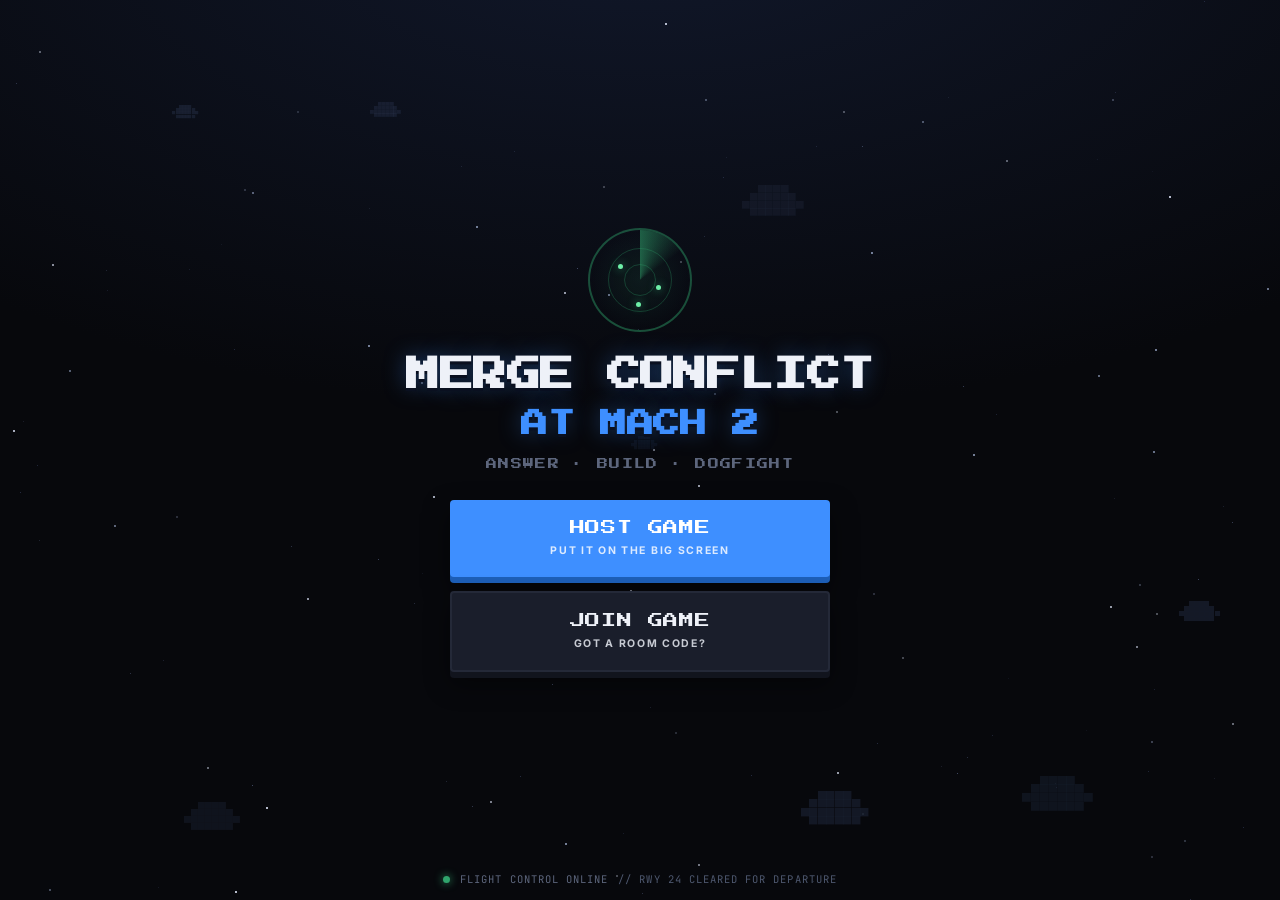
==== static/index.html @ dac90206 "Added render to work w/ domain updaetd UI" ====
<!DOCTYPE html>
<html lang="en">
<head>
<meta charset="utf-8">
<meta name="viewport" content="width=device-width, initial-scale=1, viewport-fit=cover">
<meta name="theme-color" content="#07080c">
<title>MERGE CONFLICT AT MACH 2</title>
<link rel="preconnect" href="https://fonts.googleapis.com">
<link rel="preconnect" href="https://fonts.gstatic.com" crossorigin>
<link href="https://fonts.googleapis.com/css2?family=Press+Start+2P&family=Inter:wght@400;600;700;800;900&family=JetBrains+Mono:wght@500;700&display=swap" rel="stylesheet">
<link rel="stylesheet" href="/static/css/style.css">
</head>
<body class="arcade">

<canvas id="sky"></canvas>

<div class="home">
  <header class="home-head">
    <div class="radar">
      <div class="radar-ring"></div>
      <div class="radar-ring r2"></div>
      <div class="radar-sweep"></div>
      <div class="radar-blip b1"></div>
      <div class="radar-blip b2"></div>
      <div class="radar-blip b3"></div>
    </div>
    <h1 class="title">
      <span class="t1">MERGE CONFLICT</span>
      <span class="t2">AT MACH <span class="blink">2</span></span>
    </h1>
    <div class="subtitle">ANSWER · BUILD · DOGFIGHT</div>
  </header>

  <div class="home-panel" id="panelChoose">
    <button class="arcade-btn big" id="btnHost">
      <span class="ab-top">HOST GAME</span>
      <span class="ab-sub">PUT IT ON THE BIG SCREEN</span>
    </button>
    <button class="arcade-btn big ghost" id="btnJoin">
      <span class="ab-top">JOIN GAME</span>
      <span class="ab-sub">GOT A ROOM CODE?</span>
    </button>
  </div>

  <div class="home-panel" id="panelJoin" style="display:none">
    <div class="code-label">ENTER ROOM CODE</div>
    <input type="text" id="codeInput" class="code-input" maxlength="4"
           autocomplete="off" autocapitalize="characters" spellcheck="false"
           inputmode="text" placeholder="----">
    <div class="code-err" id="codeErr"></div>
    <button class="arcade-btn" id="btnGo">LOCK ON</button>
    <button class="arcade-btn ghost sm" id="btnBack">BACK</button>
  </div>

  <footer class="home-foot">
    <span class="status-light ok"></span> FLIGHT CONTROL ONLINE
    <span class="ticker" id="ticker"></span>
  </footer>
</div>

<script src="/static/js/skyfield.js"></script>
<script>
const $ = id => document.getElementById(id);
startSky(document.getElementById('sky'));

/* scrolling flight-control chatter along the bottom */
const LINES = [
  'RWY 24 CLEARED FOR DEPARTURE',
  'MACH 2.04 — AFTERBURNER NOMINAL',
  'BOGEY BEARING 270 · ANGELS 12',
  'PARTS BAY PRESSURISED',
  'FOX TWO · FOX TWO',
  'TRIM CHECK OK · GEAR UP',
  'WINGMAN SQUAWKING UNKNOWN',
  'MERGE IN 3 · 2 · 1',
];
let ti = 0;
function ticker() {
  $('ticker').textContent = '// ' + LINES[ti % LINES.length];
  ti++;
  setTimeout(ticker, 2600);
}
ticker();

/* ------------------------------------------------- host / join flow */
$('btnHost').onclick = async () => {
  $('btnHost').disabled = true;
  $('btnHost').querySelector('.ab-top').textContent = 'SPINNING UP…';
  try {
    const res = await fetch('/api/room', { method: 'POST' });
    const d = await res.json();
    location.href = '/host?code=' + d.code;
  } catch (e) {
    $('btnHost').disabled = false;
    $('btnHost').querySelector('.ab-top').textContent = 'HOST GAME';
    $('codeErr').textContent = 'COULD NOT REACH FLIGHT CONTROL';
  }
};

$('btnJoin').onclick = () => {
  $('panelChoose').style.display = 'none';
  $('panelJoin').style.display = 'flex';
  $('codeInput').focus();
};
$('btnBack').onclick = () => {
  $('panelJoin').style.display = 'none';
  $('panelChoose').style.display = 'flex';
  $('codeErr').textContent = '';
};

$('codeInput').addEventListener('input', e => {
  e.target.value = e.target.value.toUpperCase().replace(/[^A-Z0-9]/g, '');
  $('codeErr').textContent = '';
});
$('codeInput').addEventListener('keydown', e => {
  if (e.key === 'Enter') $('btnGo').click();
});

$('btnGo').onclick = async () => {
  const code = $('codeInput').value.trim().toUpperCase();
  if (code.length !== 4) {
    $('codeErr').textContent = 'FOUR CHARACTERS';
    return;
  }
  $('btnGo').disabled = true;
  try {
    const res = await fetch('/api/room/' + code);
    if (!res.ok) {
      $('codeErr').textContent = 'NO SUCH ROOM';
      $('btnGo').disabled = false;
      return;
    }
    location.href = '/play?code=' + code;
  } catch (e) {
    $('codeErr').textContent = 'CONNECTION LOST';
    $('btnGo').disabled = false;
  }
};

// arriving from a QR code with the room already chosen
const pre = new URLSearchParams(location.search).get('code');
if (pre) location.replace('/play?code=' + pre.toUpperCase());
</script>
</body>
</html>
---- static/css/style.css ----
/* ===========================================================
   MERGE CONFLICT AT MACH 2 — design system
   =========================================================== */

:root {
  --bg:        #07080c;
  --bg-2:      #0d0f16;
  --surface:   #12151f;
  --surface-2: #1a1e2b;
  --line:      #242938;
  --line-soft: #1b1f2c;

  --text:      #eef1f8;
  --text-dim:  #9aa3b8;
  --text-mute: #5d667d;

  --accent:    #3e8fff;
  --danger:    #e5484d;
  --warn:      #f5a524;
  --good:      #30a46c;
  --violet:    #8e4ec6;

  --radius:    14px;
  --radius-sm: 9px;
  --radius-lg: 22px;

  --shadow:    0 18px 50px rgba(0,0,0,.6);
  --shadow-sm: 0 6px 18px rgba(0,0,0,.45);

  --font: 'Inter', -apple-system, BlinkMacSystemFont, 'Segoe UI', Roboto, sans-serif;
  --mono: 'JetBrains Mono', ui-monospace, 'SF Mono', Menlo, monospace;

  --safe-b: env(safe-area-inset-bottom, 0px);
  --safe-t: env(safe-area-inset-top, 0px);
}

* { box-sizing: border-box; -webkit-tap-highlight-color: transparent; }

html, body {
  margin: 0; padding: 0;
  background: var(--bg);
  color: var(--text);
  font-family: var(--font);
  overscroll-behavior: none;
  -webkit-font-smoothing: antialiased;
}

body {
  min-height: 100dvh;
  touch-action: manipulation;
  user-select: none;
}

/* ---------- type ---------- */
.eyebrow {
  font-size: 10px; letter-spacing: .22em; text-transform: uppercase;
  color: var(--text-mute); font-weight: 650;
}
.mono { font-family: var(--mono); font-variant-numeric: tabular-nums; }

h1,h2,h3 { margin: 0; font-weight: 750; letter-spacing: -.02em; }

/* ---------- primitives ---------- */
.card {
  background: linear-gradient(170deg, var(--surface), var(--bg-2));
  border: 1px solid var(--line);
  border-radius: var(--radius);
  box-shadow: var(--shadow-sm);
}

.btn {
  appearance: none; border: 0; cursor: pointer;
  font-family: var(--font); font-weight: 700; font-size: 15px;
  letter-spacing: .02em;
  padding: 16px 22px; border-radius: var(--radius);
  background: var(--accent); color: #fff;
  transition: transform .12s ease, filter .12s ease, opacity .12s;
  width: 100%;
}
.btn:active { transform: scale(.975); filter: brightness(.9); }
.btn[disabled] { opacity: .35; pointer-events: none; }
.btn.ghost {
  background: transparent; color: var(--text-dim);
  border: 1px solid var(--line);
}
.btn.danger { background: var(--danger); }
.btn.sm { padding: 11px 15px; font-size: 13px; }

input[type=text] {
  width: 100%; padding: 17px 18px;
  background: var(--surface-2); border: 1px solid var(--line);
  border-radius: var(--radius); color: var(--text);
  font-family: var(--font); font-size: 17px; font-weight: 650;
  letter-spacing: .08em; text-transform: uppercase; outline: none;
  transition: border-color .15s;
}
input[type=text]:focus { border-color: var(--accent); }
input::placeholder { color: var(--text-mute); letter-spacing: .04em; }

/* ---------- screen system ---------- */
.screen {
  position: fixed; inset: 0;
  display: none; flex-direction: column;
  padding: calc(22px + var(--safe-t)) 20px calc(30px + var(--safe-b));
  animation: screen-in .34s cubic-bezier(.22,1,.36,1);

  /* taller screens (calibration, diagnostics, voting) must scroll */
  overflow-y: auto;
  -webkit-overflow-scrolling: touch;
  overscroll-behavior: contain;
}
.screen.on { display: flex; }

/* Hide the scrollbar but keep the scrolling. */
.screen::-webkit-scrollbar { width: 0; height: 0; }
.screen { scrollbar-width: none; }

/* The game board is a fixed layout — it should never scroll. */
.screen.game { overflow: hidden; }

/* In a flex column, children shrink to fit by default, so the container never
   overflows and scrolling never engages. Pin their heights instead. */
.screen:not(.game) > * { flex-shrink: 0; }
@keyframes screen-in {
  from { opacity: 0; transform: translateY(14px); }
  to   { opacity: 1; transform: none; }
}

/* ===========================================================
   INCOMING CALL
   =========================================================== */
.call {
  background: radial-gradient(130% 90% at 50% 0%, #161a26 0%, #07080c 62%);
  justify-content: space-between; align-items: center; text-align: center;
  overflow: hidden;   /* the call screen is fixed by design */
}
.call-top { margin-top: 10%; display: flex; flex-direction: column; align-items: center; }
.call-label { font-size: 13px; color: var(--text-mute); letter-spacing: .3em; text-transform: uppercase; }
.call-name { font-size: 29px; font-weight: 800; margin-top: 10px; letter-spacing: -.01em; }
.call-sub { font-size: 14px; color: var(--text-dim); margin-top: 7px; }

.avatar-ring {
  position: relative; margin-top: 36px;
  width: 186px; height: 186px; border-radius: 50%;
  display: grid; place-items: center;
  background: var(--surface-2);
  border: 1px solid var(--line);
}
.avatar-ring::before, .avatar-ring::after {
  content: ''; position: absolute; inset: -1px; border-radius: 50%;
  border: 2px solid var(--accent); opacity: 0;
  animation: ring 2.4s ease-out infinite;
}
.avatar-ring::after { animation-delay: 1.2s; }
@keyframes ring {
  0%   { opacity: .55; transform: scale(1); }
  100% { opacity: 0;   transform: scale(1.45); }
}
.avatar-ring svg { width: 128px; height: 128px; }

.call-actions {
  display: flex; gap: 70px; margin-bottom: 26px;
}
.call-btn {
  width: 76px; height: 76px; border-radius: 50%; border: 0;
  display: grid; place-items: center; cursor: pointer;
  box-shadow: var(--shadow);
}
.call-btn svg { width: 32px; height: 32px; fill: #fff; }
.call-btn.answer { background: var(--good); animation: bob 1.5s ease-in-out infinite; }
.call-btn.decline { background: var(--danger); transform: rotate(135deg); }
@keyframes bob {
  0%,100% { transform: translateY(0); }
  50%     { transform: translateY(-9px); }
}
.call-hint { font-size: 12px; color: var(--text-mute); margin-bottom: 8px; letter-spacing: .1em; }

/* ===========================================================
   ROLE REVEAL
   =========================================================== */
.role {
  justify-content: center; justify-content: safe center;
  text-align: center; gap: 0;
}
.role-badge {
  align-self: center; padding: 7px 15px; border-radius: 100px;
  font-size: 10px; font-weight: 800; letter-spacing: .24em;
  text-transform: uppercase; margin-bottom: 20px;
}
.role-name {
  font-size: 38px; font-weight: 850; letter-spacing: -.03em; line-height: 1;
}
.role-tagline {
  font-size: 15px; color: var(--text-dim); margin-top: 13px; font-style: italic;
}
.role-goal {
  margin-top: 30px; padding: 20px; text-align: left;
  font-size: 14.5px; line-height: 1.62; color: var(--text-dim);
}
.role-goal b { color: var(--text); font-weight: 700; }
.role-knows {
  margin-top: 15px; padding: 15px 18px; text-align: left;
  border-left: 3px solid var(--warn); background: rgba(245,165,36,.07);
  border-radius: 0 var(--radius-sm) var(--radius-sm) 0;
}
.role-knows .k-label { font-size: 10px; letter-spacing: .2em; color: var(--warn); font-weight: 800; }
.role-knows .k-name { font-size: 21px; font-weight: 800; margin-top: 4px; }

/* ===========================================================
   GAME HUD
   =========================================================== */
.game { padding: 0; }

.hud {
  display: flex; align-items: center; gap: 12px;
  padding: calc(11px + var(--safe-t)) 15px 11px;
  border-bottom: 1px solid var(--line-soft);
  background: var(--bg-2);
}
.hud-cell { display: flex; flex-direction: column; gap: 2px; }
.hud-cell .v { font-size: 17px; font-weight: 800; font-family: var(--mono); line-height: 1; }
.hud-cell .k { font-size: 8.5px; letter-spacing: .16em; color: var(--text-mute); font-weight: 700; }
.hud-spacer { flex: 1; }

.power-timer {
  position: relative; width: 38px; height: 38px;
}
.power-timer svg { transform: rotate(-90deg); }
.power-timer .track { stroke: var(--line); }
.power-timer .fill { stroke: var(--accent); transition: stroke-dashoffset .25s linear; }
.power-timer .num {
  position: absolute; inset: 0; display: grid; place-items: center;
  font-size: 12px; font-weight: 800; font-family: var(--mono);
}

/* board */
.board-wrap {
  flex: 1; display: grid; place-items: center; position: relative;
  padding: 12px 0;
}
#board {
  display: block;
  border-radius: 10px;
  background: #090b11;
  box-shadow: 0 0 0 1px var(--line), inset 0 0 70px rgba(0,0,0,.7);
}

.next-chip {
  position: absolute; top: 16px; right: 14px;
  padding: 8px 10px; border-radius: var(--radius-sm);
  background: rgba(18,21,31,.9); border: 1px solid var(--line);
  display: flex; flex-direction: column; align-items: center; gap: 5px;
}
.next-chip .k { font-size: 8px; letter-spacing: .18em; color: var(--text-mute); font-weight: 700; }

/* active power card */
.power-card {
  position: absolute; left: 50%; top: 50%;
  transform: translate(-50%,-50%) scale(.82);
  width: 270px; padding: 24px; text-align: center;
  background: linear-gradient(165deg, var(--surface-2), var(--surface));
  border: 1px solid var(--line); border-radius: var(--radius-lg);
  box-shadow: var(--shadow); opacity: 0; pointer-events: none;
  transition: opacity .28s, transform .28s cubic-bezier(.22,1,.36,1);
  z-index: 40;
}
.power-card.show { opacity: 1; transform: translate(-50%,-50%) scale(1); }
.power-card .pc-kind {
  font-size: 9.5px; letter-spacing: .26em; font-weight: 800; text-transform: uppercase;
}
.power-card .pc-name { font-size: 25px; font-weight: 850; margin: 11px 0 9px; letter-spacing: -.02em; }
.power-card .pc-desc { font-size: 13.5px; color: var(--text-dim); line-height: 1.55; }
.power-card .pc-icon { font-size: 40px; margin-bottom: 6px; }

.power-strip {
  display: flex; align-items: center; gap: 9px;
  padding: 9px 15px; border-top: 1px solid var(--line-soft);
  background: var(--bg-2); min-height: 44px;
}
.power-strip .ps-dot { width: 7px; height: 7px; border-radius: 50%; background: var(--text-mute); }
.power-strip .ps-name { font-size: 12.5px; font-weight: 750; letter-spacing: .04em; }
.power-strip .ps-timer { margin-left: auto; font-family: var(--mono); font-size: 12px; color: var(--text-dim); }

/* ---------- avatar picker ---------- */
.av-grid {
  display: grid; grid-template-columns: repeat(5, 1fr); gap: 8px;
}
.av-cell {
  aspect-ratio: 1; border-radius: var(--radius-sm);
  background: var(--surface); border: 2px solid var(--line);
  display: grid; place-items: center; cursor: pointer; padding: 5px;
  transition: transform .12s, border-color .15s, background .15s;
}
.av-cell svg { width: 100%; height: 100%; display: block; }
.av-cell:active { transform: scale(.93); }
.av-cell.sel { border-color: var(--accent); background: rgba(62,143,255,.12); }
.av-name {
  text-align: center; font-size: 10.5px; letter-spacing: .16em;
  color: var(--text-mute); font-weight: 750; margin-top: 9px;
}

/* ---------- "who dumped on you" counter ---------- */
.dumpers {
  display: flex; gap: 7px; padding: 8px 14px 4px;
  overflow-x: auto; background: var(--bg-2);
  scrollbar-width: none;
}
.dumpers::-webkit-scrollbar { display: none; }
.dumpers:empty { display: none; }
.dmp {
  display: flex; align-items: center; gap: 6px; flex: none;
  padding: 5px 10px 5px 5px; border-radius: 100px;
  background: var(--surface); border: 1px solid var(--line);
  transition: border-color .2s, background .2s;
}
.dmp.hot { border-color: rgba(229,72,77,.6); background: rgba(229,72,77,.11); }
.dmp svg { width: 22px; height: 22px; border-radius: 5px; display: block; }
.dmp .d-n { font-size: 10.5px; font-weight: 750; letter-spacing: .06em; color: var(--text-dim); }
.dmp .d-c {
  font-family: var(--mono); font-size: 14px; font-weight: 800; color: var(--text);
  min-width: 11px; text-align: center;
}
.dmp.hot .d-c { color: #ff9ea1; }

/* ---------- intermission tally ---------- */
.tally {
  width: 100%; max-width: 340px; margin-top: 20px;
  display: flex; flex-direction: column; gap: 7px;
}
.tally-row {
  display: flex; align-items: center; gap: 11px;
  padding: 11px 15px; border-radius: var(--radius-sm);
  background: var(--surface); border: 1px solid var(--line);
  animation: screen-in .3s ease both;
}
.tally-row svg { width: 28px; height: 28px; border-radius: 6px; flex: none; }
.tally-row .t-n { font-size: 14.5px; font-weight: 750; }
.tally-row .t-bar {
  margin-left: auto; display: flex; align-items: center; gap: 9px;
}
.tally-row .t-fill {
  height: 7px; border-radius: 4px; background: var(--danger); min-width: 3px;
  transition: width .5s cubic-bezier(.22,1,.36,1);
}
.tally-row .t-c {
  font-family: var(--mono); font-size: 16px; font-weight: 800; min-width: 20px;
  text-align: right;
}
.tally-row.me { border-color: var(--accent); background: rgba(62,143,255,.09); }

/* ===========================================================
   QUIZ MODE
   =========================================================== */
.screen.quiz { padding: 0; overflow: hidden; }

.tsel {
  width: 100%; padding: 12px 13px; border-radius: var(--radius-sm);
  background: var(--surface-2); border: 1px solid var(--line);
  color: var(--text); font-family: var(--font); font-size: 14px;
  font-weight: 650; outline: none; appearance: none;
}
.tsel:focus { border-color: var(--accent); }

/* live jet strip above the question */
.jetstrip {
  display: flex; align-items: center; gap: 12px;
  padding: 9px 15px; background: var(--bg-2);
  border-bottom: 1px solid var(--line-soft); flex: none;
}
.js-jet { flex: none; width: 40px; display: grid; place-items: center; }
.js-jet svg { display: block; }
.js-slots { display: flex; gap: 6px; flex: 1; }
.js-pip {
  flex: 1; height: 34px; border-radius: 7px;
  background: var(--surface); border: 1px solid var(--line);
  border-bottom-width: 3px;
  display: grid; place-items: center;
  transition: border-color .25s, background .25s, transform .2s;
}
.js-pip svg { opacity: .9; }
.js-pip.empty { opacity: .3; }
.js-pip.pulse { animation: pip-pop .5s cubic-bezier(.22,1,.36,1); }
@keyframes pip-pop {
  0% { transform: scale(1); } 45% { transform: scale(1.22); } 100% { transform: scale(1); }
}
.js-side { flex: none; text-align: right; }
.js-rating { font-size: 17px; font-weight: 850; line-height: 1; }
.js-k { font-size: 7.5px; letter-spacing: .16em; color: var(--text-mute); font-weight: 750; margin-top: 2px; }
.js-crates { font-size: 10px; color: var(--warn); font-weight: 800; margin-top: 3px; min-height: 12px; }

.q-wrap {
  flex: 1; display: flex; flex-direction: column;
  padding: 13px 14px 6px; position: relative; min-height: 0;
}

.q-meta {
  display: flex; align-items: center; gap: 9px; min-height: 19px;
  font-size: 10px; letter-spacing: .14em; font-weight: 750;
}
.q-heat { color: var(--danger); }
.q-from { color: var(--text-mute); }
.q-mult { margin-left: auto; color: var(--warn); font-family: var(--mono); font-size: 12px; }

.q-timer {
  height: 4px; border-radius: 3px; background: var(--surface-2);
  margin: 9px 0 14px; overflow: hidden;
}
.q-timer-fill {
  height: 100%; width: 100%; border-radius: 3px;
  background: var(--accent); transition: width .2s linear, background .3s;
}
.q-timer-fill.warn { background: var(--warn); }
.q-timer-fill.crit { background: var(--danger); }

.q-text {
  font-size: 19px; font-weight: 700; line-height: 1.38;
  letter-spacing: -.01em; margin-bottom: 14px;
  display: flex; align-items: center; min-height: 68px;
}

.q-grid {
  display: grid; grid-template-columns: 1fr 1fr; grid-template-rows: 1fr 1fr;
  gap: 10px; flex: 1; min-height: 0;
}
.q-opt {
  position: relative; border-radius: var(--radius);
  background: var(--surface); border: 2px solid var(--line);
  padding: 13px 13px 13px 12px; cursor: pointer;
  display: flex; flex-direction: column; gap: 7px; justify-content: center;
  transition: transform .13s cubic-bezier(.22,1,.36,1),
              border-color .13s, background .13s;
  overflow: hidden;
}
.q-key {
  font-family: var(--mono); font-size: 10.5px; font-weight: 800;
  color: var(--text-mute); letter-spacing: .14em;
}
.q-label {
  font-size: 14px; font-weight: 650; line-height: 1.34; color: var(--text);
}
/* aimed at by tilt */
.q-opt.aim {
  border-color: var(--accent); background: rgba(62,143,255,.13);
  transform: scale(1.035);
}
.q-opt.aim .q-key { color: var(--accent); }
/* locking in: a ring fills as you hold */
.q-opt.locking::after {
  content: ''; position: absolute; left: 0; bottom: 0; height: 3px;
  background: var(--accent); width: 100%;
  animation: lock-fill .55s linear forwards;
}
@keyframes lock-fill { from { width: 0; } to { width: 100%; } }

.q-opt.right { border-color: var(--good); background: rgba(48,163,108,.17); }
.q-opt.wrong { border-color: var(--danger); background: rgba(229,72,77,.15); }
.q-opt.dimmed { opacity: .32; }
.q-opt.burned { opacity: .18; pointer-events: none; }

.q-hint {
  text-align: center; font-size: 9.5px; letter-spacing: .18em;
  color: var(--text-mute); font-weight: 750; padding: 9px 0 3px;
}

.q-flash {
  position: absolute; inset: 0; pointer-events: none; z-index: 20;
  display: flex; align-items: center; justify-content: center;
  font-size: 44px; font-weight: 850; letter-spacing: -.02em;
  opacity: 0; transform: scale(.8);
}
.q-flash.on {
  animation: q-pop .85s cubic-bezier(.22,1,.36,1);
}
@keyframes q-pop {
  0%   { opacity: 0; transform: scale(.75); }
  25%  { opacity: 1; transform: scale(1.06); }
  70%  { opacity: 1; transform: scale(1); }
  100% { opacity: 0; transform: scale(1.1); }
}

/* audit result card */
.audit-card {
  position: absolute; left: 14px; right: 14px; top: 50%;
  transform: translateY(-50%) scale(.9); z-index: 40;
  padding: 22px; border-radius: var(--radius-lg);
  background: linear-gradient(165deg, var(--surface-2), var(--surface));
  border: 1px solid var(--violet); box-shadow: var(--shadow);
  opacity: 0; pointer-events: none; transition: opacity .3s, transform .3s;
}
.audit-card.show { opacity: 1; transform: translateY(-50%) scale(1); }
.audit-card .a-k { font-size: 9.5px; letter-spacing: .24em; color: var(--violet); font-weight: 800; }
.audit-card .a-v { font-size: 23px; font-weight: 850; margin: 9px 0; }
.audit-card .a-d { font-size: 13px; color: var(--text-dim); line-height: 1.55; }

/* ===========================================================
   HANGAR + DOGFIGHT
   =========================================================== */
.loadout {
  width: 100%; max-width: 330px; margin-top: 16px;
  display: flex; flex-direction: column; gap: 7px;
}
.lo-row {
  display: flex; align-items: center; gap: 11px;
  padding: 9px 13px; border-radius: var(--radius-sm);
  background: var(--surface); border: 1px solid var(--line);
  border-left-width: 3px;
}
.lo-row svg { flex: none; }
.lo-slot { font-size: 9px; letter-spacing: .17em; color: var(--text-mute); font-weight: 750; }
.lo-name { font-size: 13.5px; font-weight: 750; }
.lo-tier {
  margin-left: auto; font-size: 9px; letter-spacing: .15em; font-weight: 800;
}
.lo-row.empty { opacity: .45; }

/* part-earned popup */
.part-pop {
  position: fixed; left: 50%; bottom: 22%; transform: translate(-50%, 18px);
  z-index: 95; padding: 15px 20px; border-radius: var(--radius);
  background: linear-gradient(165deg, var(--surface-2), var(--surface));
  border: 2px solid var(--line); box-shadow: var(--shadow);
  display: flex; align-items: center; gap: 13px;
  opacity: 0; pointer-events: none; transition: opacity .3s, transform .3s;
}
.part-pop.show { opacity: 1; transform: translate(-50%, 0); }
.part-pop .pp-k { font-size: 9px; letter-spacing: .2em; font-weight: 800; }
.part-pop .pp-n { font-size: 16px; font-weight: 800; margin-top: 3px; }
.part-pop .pp-t { font-size: 9.5px; letter-spacing: .15em; font-weight: 750; margin-top: 2px; }

.screen.fight { padding: 0; overflow: hidden; }
.f-top {
  display: flex; align-items: center; gap: 14px;
  padding: calc(11px + var(--safe-t)) 16px 9px;
  background: var(--bg-2); border-bottom: 1px solid var(--line-soft);
}
.f-stat { display: flex; flex-direction: column; gap: 2px; }
.f-stat .v { font-size: 19px; font-weight: 850; font-family: var(--mono); line-height: 1; }
.f-stat .k { font-size: 8.5px; letter-spacing: .16em; color: var(--text-mute); font-weight: 700; }
.f-spacer { flex: 1; }

.hp-bar {
  position: relative; height: 22px; margin: 0; background: var(--surface);
  border-bottom: 1px solid var(--line-soft); overflow: hidden;
}
.hp-fill {
  height: 100%; width: 100%; background: var(--good);
  transition: width .18s linear, background .3s;
}
.hp-fill.warn { background: var(--warn); }
.hp-fill.crit { background: var(--danger); }
.hp-text {
  position: absolute; inset: 0; display: grid; place-items: center;
  font-family: var(--mono); font-size: 11px; font-weight: 800;
  color: #fff; text-shadow: 0 1px 3px rgba(0,0,0,.65);
}

.f-body { flex: 1; display: flex; flex-direction: column; padding: 16px 16px 8px; gap: 14px; min-height: 0; }

/* artificial horizon */
.horizon {
  position: relative; flex: 1; min-height: 130px; border-radius: var(--radius);
  overflow: hidden; background: #0a0d14; border: 1px solid var(--line);
}
.hz-sky {
  position: absolute; left: -60%; right: -60%; top: -60%; bottom: -60%;
  background: linear-gradient(to bottom,
    #16233b 0%, #16233b 49.6%, #3e8fff 49.6%, #3e8fff 50.4%,
    #1b1510 50.4%, #1b1510 100%);
  transform-origin: 50% 50%;
  transition: transform .09s linear;
}
.hz-jet {
  position: absolute; left: 50%; top: 50%; transform: translate(-50%,-50%);
  display: grid; place-items: center;
}
.hz-wing { width: 86px; height: 3px; background: var(--warn); border-radius: 2px; }
.hz-dot {
  position: absolute; width: 9px; height: 9px; border-radius: 50%;
  background: var(--warn);
}
.hz-label {
  position: absolute; top: 9px; font-size: 8.5px; letter-spacing: .17em;
  color: rgba(255,255,255,.35); font-weight: 750;
}
.hz-label.hz-l { left: 10px; }
.hz-label.hz-r { right: 10px; }

/* throttle */
.throttle {
  position: relative; height: 32px; border-radius: 100px;
  background: var(--surface); border: 1px solid var(--line); overflow: hidden;
  display: flex; align-items: center; flex: none;
}
.th-fill {
  position: absolute; left: 0; top: 0; bottom: 0; width: 50%;
  background: linear-gradient(90deg, rgba(62,143,255,.35), rgba(62,143,255,.6));
  transition: width .1s linear;
}
.th-k {
  position: relative; font-size: 9px; letter-spacing: .18em;
  color: var(--text-dim); font-weight: 750; margin-left: 14px;
}
.th-v { position: relative; margin-left: auto; margin-right: 14px; font-size: 12px; font-weight: 800; }

.f-status { min-height: 18px; text-align: center; font-size: 11.5px;
  letter-spacing: .1em; font-weight: 750; color: var(--danger); }

.f-controls {
  display: grid; grid-template-columns: 1fr 1fr; gap: 10px;
  padding: 10px 14px calc(14px + var(--safe-b));
  background: var(--bg-2); border-top: 1px solid var(--line-soft);
}
.f-btn {
  padding: 20px 10px; border-radius: var(--radius);
  display: flex; flex-direction: column; align-items: center; gap: 4px;
  border: 2px solid var(--line); background: var(--surface-2);
  transition: transform .08s, background .1s, border-color .1s;
  user-select: none;
}
.f-btn .fb-main { font-size: 16px; font-weight: 850; letter-spacing: .06em; }
.f-btn .fb-sub { font-size: 9px; letter-spacing: .14em; color: var(--text-mute); font-weight: 700; }
.f-btn.guns.on {
  background: rgba(245,165,36,.2); border-color: var(--warn); transform: scale(.97);
}
.f-btn.guns.on .fb-main { color: var(--warn); }
.f-btn.msl { background: rgba(229,72,77,.1); border-color: rgba(229,72,77,.4); }
.f-btn.msl .fb-main { color: #ff9ea1; }
.f-btn.msl:active { transform: scale(.96); }
.f-btn.dis { opacity: .3; }

.f-dead {
  position: absolute; inset: 0; z-index: 60; display: none;
  flex-direction: column; align-items: center; justify-content: center;
  background: rgba(7,8,12,.88); backdrop-filter: blur(5px);
}
.f-dead.on { display: flex; }
.f-dead .fd-title { font-size: 34px; font-weight: 850; color: var(--danger); letter-spacing: -.02em; }
.f-dead .fd-sub { font-size: 14px; color: var(--text-dim); margin-top: 9px; }

/* ---------- live tilt meter ---------- */
.tiltbar {
  position: relative; height: 34px; margin: 0 14px 2px;
  border-radius: 100px; background: var(--surface);
  border: 1px solid var(--line); overflow: hidden;
  display: flex; align-items: center;
}
.tb-zone {
  position: absolute; left: 50%; top: 0; bottom: 0;
  width: 17%; transform: translateX(-50%);
  background: rgba(255,255,255,.055);
  border-left: 1px solid var(--line); border-right: 1px solid var(--line);
}
.tb-needle {
  position: absolute; left: 50%; top: 4px; bottom: 4px; width: 5px;
  border-radius: 3px; background: var(--accent);
  transform: translateX(-50%);
  transition: background .15s;
  box-shadow: 0 0 12px rgba(62,143,255,.55);
}
.tb-needle.active { background: var(--good); box-shadow: 0 0 14px rgba(48,163,108,.6); }
.tb-needle.dead   { background: var(--text-mute); box-shadow: none; }
.tb-label {
  position: absolute; top: 50%; transform: translateY(-50%);
  font-size: 9px; letter-spacing: .18em; font-weight: 750; color: var(--text-mute);
}
.tb-label.tb-l { left: 13px; }
.tb-label.tb-r { right: 13px; }

.motion-warn {
  display: none; margin: 6px 14px 0; padding: 11px 15px;
  border-radius: var(--radius-sm); text-align: center;
  background: rgba(245,165,36,.12); border: 1px solid rgba(245,165,36,.45);
  color: #ffd48a; font-size: 12px; font-weight: 750; letter-spacing: .08em;
}
.motion-warn.on { display: block; }

/* iOS Shake-to-Undo warning (shown on the calibration screen) */
.ios-tip {
  display: none; margin-top: 20px; padding: 15px 17px;
  border-radius: var(--radius-sm); text-align: left;
  background: rgba(245,165,36,.1); border: 1px solid rgba(245,165,36,.4);
}
.ios-tip .it-head {
  font-size: 12.5px; font-weight: 800; color: #ffd48a; letter-spacing: .04em;
}
.ios-tip .it-body {
  font-size: 12.5px; color: var(--text-dim); line-height: 1.6; margin-top: 7px;
}
.ios-tip .it-body b { color: var(--text); }

.diag {
  display: none; margin: 12px 0 0; padding: 14px;
  background: #06070a; border: 1px solid var(--line);
  border-radius: var(--radius-sm);
  font-family: var(--mono); font-size: 11px; line-height: 1.75;
  color: var(--text-dim); white-space: pre-wrap; word-break: break-word;
  user-select: text; -webkit-user-select: text;
}
.diag.on { display: block; }
.diag { max-height: 60vh; overflow-y: auto; -webkit-overflow-scrolling: touch; }
.diag .ok { color: #7ee2b0; }
.diag .no { color: #ff9ea1; }

/* ---------- final 10 seconds of a round ---------- */
.final-warn {
  position: fixed; inset: 0; z-index: 95;
  pointer-events: none; opacity: 0;
  border: 3px solid rgba(229, 72, 77, .75);
  box-shadow: inset 0 0 55px 6px rgba(229, 72, 77, .34);
  transition: opacity .35s ease;
}
.final-warn.on {
  opacity: 1;
  animation: final-pulse 1s ease-in-out infinite;
}
@keyframes final-pulse {
  0%, 100% { opacity: .32; }
  50%      { opacity: .95; }
}
@media (prefers-reduced-motion: reduce) {
  .final-warn.on { animation: none; opacity: .6; }
}

/* controls */
.controls {
  display: grid; grid-template-columns: 1fr 1fr; gap: 9px;
  padding: 11px 14px calc(13px + var(--safe-b));
  background: var(--bg-2); border-top: 1px solid var(--line-soft);
}
.ctl {
  padding: 15px 10px; border-radius: var(--radius);
  background: var(--surface-2); border: 1px solid var(--line);
  display: flex; flex-direction: column; align-items: center; gap: 4px;
  cursor: pointer; transition: transform .1s, background .15s;
}
.ctl:active { transform: scale(.96); background: var(--surface); }
.ctl .c-main { font-size: 13.5px; font-weight: 800; letter-spacing: .05em; }
.ctl .c-sub { font-size: 9.5px; color: var(--text-mute); letter-spacing: .1em; font-weight: 650; }
.ctl.pass { background: rgba(62,143,255,.1); border-color: rgba(62,143,255,.35); }
.ctl.pass .c-main { color: var(--accent); }
.ctl.trace { background: rgba(142,78,198,.1); border-color: rgba(142,78,198,.35); }
.ctl.trace .c-main { color: var(--violet); }

/* aim overlay */
.aim {
  position: absolute; inset: 0; z-index: 50;
  background: rgba(7,8,12,.93); backdrop-filter: blur(7px);
  display: none; flex-direction: column; align-items: center; justify-content: center;
  padding: 24px; text-align: center;
}
.aim.on { display: flex; }
.aim-title { font-size: 11px; letter-spacing: .24em; color: var(--text-mute); font-weight: 750; }
.aim-name {
  font-size: 40px; font-weight: 850; margin: 14px 0; letter-spacing: -.03em;
  color: var(--accent); min-height: 46px;
}
.aim-ring {
  width: 190px; height: 190px; border-radius: 50%;
  border: 1px solid var(--line); position: relative; margin: 10px 0 22px;
}
.aim-needle {
  position: absolute; left: 50%; top: 50%; width: 2px; height: 78px;
  background: linear-gradient(to top, transparent, var(--accent));
  transform-origin: 50% 100%; transform: translate(-50%,-100%);
}
.aim-seat {
  position: absolute; width: 42px; height: 42px; border-radius: 50%;
  background: var(--surface-2); border: 1px solid var(--line);
  display: grid; place-items: center; font-size: 9.5px; font-weight: 800;
  transform: translate(-50%,-50%); transition: all .18s;
}
.aim-seat.hot { background: var(--accent); border-color: var(--accent); color: #fff; transform: translate(-50%,-50%) scale(1.16); }
.aim-list { display: flex; flex-wrap: wrap; gap: 8px; justify-content: center; }
.aim-list .chip {
  padding: 11px 15px; border-radius: 100px; font-size: 13px; font-weight: 750;
  background: var(--surface-2); border: 1px solid var(--line); cursor: pointer;
}

/* toast */
.toasts {
  position: fixed; left: 0; right: 0; top: calc(64px + var(--safe-t));
  display: flex; flex-direction: column; align-items: center; gap: 7px;
  pointer-events: none; z-index: 90;
}
.toast {
  padding: 11px 17px; border-radius: 100px; font-size: 13px; font-weight: 750;
  background: var(--surface-2); border: 1px solid var(--line);
  box-shadow: var(--shadow-sm); animation: toast-in .3s cubic-bezier(.22,1,.36,1);
  letter-spacing: .03em;
}
.toast.good { border-color: rgba(48,163,108,.5); color: #7ee2b0; }
.toast.bad  { border-color: rgba(229,72,77,.5);  color: #ff9ea1; }
.toast.warn { border-color: rgba(245,165,36,.5); color: #ffd48a; }
@keyframes toast-in { from { opacity:0; transform: translateY(-11px);} to {opacity:1;transform:none;} }

/* incoming piece flash */
.incoming-flash {
  position: absolute; inset: 0; pointer-events: none; z-index: 30;
  background: radial-gradient(60% 40% at 50% 0%, rgba(229,72,77,.42), transparent 72%);
  opacity: 0; transition: opacity .35s;
}
.incoming-flash.on { opacity: 1; }

/* ===========================================================
   CONSENT
   =========================================================== */
/* `safe center` keeps the content centred when it fits, but stops centring
   once it overflows — otherwise the top is clipped and unreachable. */
.consent { justify-content: center; justify-content: safe center; }
.consent-icon {
  width: 60px; height: 60px; border-radius: var(--radius);
  background: var(--surface-2); border: 1px solid var(--line);
  display: grid; place-items: center; margin-bottom: 22px; font-size: 27px;
}
.consent h2 { font-size: 26px; letter-spacing: -.02em; }
.consent p { font-size: 14.5px; line-height: 1.62; color: var(--text-dim); margin: 13px 0 0; }
.consent ul { margin: 18px 0 0; padding: 0; list-style: none; display: flex; flex-direction: column; gap: 11px; }
.consent li {
  display: flex; gap: 12px; align-items: flex-start;
  font-size: 13.5px; color: var(--text-dim); line-height: 1.5;
}
.consent li .dot {
  width: 5px; height: 5px; border-radius: 50%; background: var(--accent);
  margin-top: 7px; flex: none;
}
.consent .fine { font-size: 11.5px; color: var(--text-mute); margin-top: 20px; line-height: 1.55; }

/* ===========================================================
   VOTE
   =========================================================== */
.vote { justify-content: flex-start; }
.vote h2 { font-size: 27px; margin-top: 6px; }
.vote-sub { font-size: 14px; color: var(--text-dim); margin: 9px 0 22px; }
/* The whole vote screen scrolls, so this list doesn't need its own scroller. */
.vote-grid { display: flex; flex-direction: column; gap: 9px; }
.vote-row {
  padding: 17px 19px; border-radius: var(--radius);
  background: var(--surface); border: 1px solid var(--line);
  display: flex; align-items: center; gap: 13px; cursor: pointer;
  transition: all .15s;
}
.vote-row:active { transform: scale(.985); }
.vote-row.sel { border-color: var(--danger); background: rgba(229,72,77,.11); }
.vote-row svg { width: 38px; height: 38px; border-radius: 8px; flex: none; }
.vote-row.sel svg { box-shadow: 0 0 0 2px var(--danger); }
.vote-row .vr-name { font-size: 16.5px; font-weight: 750; }
.vote-row .vr-meta { margin-left: auto; font-size: 12px; color: var(--text-mute); font-family: var(--mono); }

/* ===========================================================
   LOBBY / WAIT
   =========================================================== */
.wait {
  justify-content: center; justify-content: safe center;
  align-items: center; text-align: center;
}
.wait h2 { font-size: 25px; }
.wait p { color: var(--text-dim); font-size: 14.5px; margin-top: 11px; line-height: 1.6; }
.pulse-dot {
  width: 9px; height: 9px; border-radius: 50%; background: var(--accent);
  margin-bottom: 20px; animation: pulse 1.5s ease-in-out infinite;
}
@keyframes pulse { 0%,100%{opacity:.3;transform:scale(.85);} 50%{opacity:1;transform:scale(1.15);} }

.logo-mark { display: flex; align-items: center; gap: 11px; margin-bottom: 26px; }
.logo-mark svg { width: 34px; height: 34px; }
.logo-mark .lm-text { font-size: 19px; font-weight: 850; letter-spacing: .14em; }

/* ===========================================================
   HOST DISPLAY (laptop / projector)
   =========================================================== */
.host {
  min-height: 100dvh; display: flex; flex-direction: column;
  padding: 44px 54px;
  background: radial-gradient(120% 80% at 50% -10%, #141826 0%, #07080c 60%);
}
.host-head { display: flex; align-items: center; justify-content: space-between; }
.host-logo { display: flex; align-items: center; gap: 16px; }
.host-logo svg { width: 52px; height: 52px; }
.host-logo .hl-title { font-size: 31px; font-weight: 850; letter-spacing: .17em; }
.host-logo .hl-sub { font-size: 12px; color: var(--text-mute); letter-spacing: .25em; margin-top: 3px; }

.host-phase {
  padding: 11px 21px; border-radius: 100px; background: var(--surface-2);
  border: 1px solid var(--line); font-size: 12px; font-weight: 800;
  letter-spacing: .2em; text-transform: uppercase;
}

.host-body { flex: 1; display: grid; grid-template-columns: 420px 1fr; gap: 42px; margin-top: 44px; }

.qr-panel {
  padding: 34px; display: flex; flex-direction: column; align-items: center;
  text-align: center; height: fit-content;
}
.qr-panel img {
  width: 290px; height: 290px; border-radius: var(--radius);
  background: #fff; padding: 13px;
}
.qr-panel .qr-url {
  margin-top: 20px; font-family: var(--mono); font-size: 15px; color: var(--text-dim);
}
.qr-panel .qr-code {
  margin-top: 16px; font-size: 46px; font-weight: 850; letter-spacing: .16em;
  font-family: var(--mono);
}

.roster { display: flex; flex-direction: column; }
.roster-head {
  display: flex; align-items: baseline; gap: 14px; margin-bottom: 22px;
}
.roster-head .rh-n { font-size: 54px; font-weight: 850; font-family: var(--mono); line-height: 1; }
.roster-head .rh-k { font-size: 13px; letter-spacing: .22em; color: var(--text-mute); font-weight: 700; }

.roster-grid {
  display: grid; grid-template-columns: repeat(auto-fill, minmax(215px, 1fr));
  gap: 13px; align-content: start;
}
.roster-card {
  padding: 19px 21px; display: flex; align-items: center; gap: 13px;
  animation: screen-in .3s ease;
}
.roster-card .rc-seat {
  width: 32px; height: 32px; border-radius: 9px; background: var(--surface-2);
  display: grid; place-items: center; font-family: var(--mono);
  font-size: 13px; font-weight: 800; color: var(--text-mute); flex: none;
}
.roster-card .rc-name { font-size: 17px; font-weight: 750; letter-spacing: .02em; }
.roster-card .rc-score { margin-left: auto; font-family: var(--mono); font-size: 15px; color: var(--text-dim); }
.roster-card.dead { opacity: .4; }

/* ---------- host arena (dogfight) ---------- */
.arena-head { display: flex; align-items: center; gap: 24px; margin-bottom: 16px; }
.arena-head .mono { line-height: 1; }
.arena-feed {
  margin-left: auto; display: flex; gap: 9px; align-items: center;
  font-size: 14px; overflow: hidden; max-width: 58%;
}
.arena-feed .af {
  padding: 8px 14px; border-radius: 100px; background: var(--surface);
  border: 1px solid var(--line); white-space: nowrap;
  animation: screen-in .25s ease;
}
.arena-feed .af.kill { border-color: rgba(229,72,77,.5); }
.arena-feed .af.fault { border-color: rgba(245,165,36,.6); color: #ffd48a; }

.arena-wrap {
  position: relative; flex: 1; min-height: 0;
  border-radius: var(--radius); overflow: hidden;
  background: #06070b; border: 1px solid var(--line);
}
#arena { display: block; width: 100%; height: 100%; }
.arena-countdown {
  position: absolute; inset: 0; display: none; place-items: center;
  font-size: 130px; font-weight: 850; color: var(--text);
  background: rgba(6,7,11,.72); letter-spacing: -.04em;
}
.arena-countdown.on { display: grid; }

.arena-board {
  display: grid; grid-template-columns: repeat(auto-fit, minmax(190px, 1fr));
  gap: 11px; margin-top: 16px;
}
.ab {
  padding: 13px 16px; border-radius: var(--radius-sm);
  background: var(--surface); border: 1px solid var(--line);
  display: flex; align-items: center; gap: 11px;
}
.ab svg { flex: none; }
.ab .ab-n { font-size: 14.5px; font-weight: 750; }
.ab .ab-s { font-size: 11px; color: var(--text-mute); font-family: var(--mono); margin-top: 2px; }
.ab .ab-k { margin-left: auto; font-family: var(--mono); font-size: 19px; font-weight: 850; }
.ab.down { opacity: .4; }
.ab.sabotaged { border-color: rgba(229,72,77,.55); }

/* ---------- host accuracy meter (quiz mode) ---------- */
.acc-bar {
  position: relative; height: 12px; border-radius: 7px;
  background: var(--surface-2); margin-top: 14px; overflow: hidden;
}
.acc-fill {
  height: 100%; border-radius: 7px; background: var(--good);
  width: 100%; transition: width .6s cubic-bezier(.22,1,.36,1), background .4s;
}
.acc-fill.danger { background: var(--danger); }
.acc-fill.warn { background: var(--warn); }
.acc-line {
  position: absolute; top: -3px; bottom: -3px; width: 2px;
  background: var(--text); opacity: .6;
}

/* ---------- host mode picker ---------- */
.mode-pick {
  display: grid; grid-template-columns: 1fr 1fr; gap: 13px; margin-top: 15px;
}
.mode-opt {
  padding: 18px 20px; border-radius: var(--radius);
  background: var(--surface-2); border: 2px solid var(--line);
  cursor: pointer; transition: border-color .15s, background .15s, transform .12s;
}
.mode-opt:active { transform: scale(.99); }
.mode-opt.sel { border-color: var(--accent); background: rgba(62,143,255,.1); }
.mode-opt .mo-name {
  font-size: 16px; font-weight: 850; letter-spacing: .08em;
}
.mode-opt.sel .mo-name { color: var(--accent); }
.mode-opt .mo-desc {
  font-size: 12.5px; color: var(--text-dim); line-height: 1.5; margin-top: 7px;
}

/* ---------- host match settings ---------- */
.settings { margin-top: 28px; padding: 24px 26px; }
.set-grid {
  display: grid; grid-template-columns: repeat(auto-fit, minmax(190px, 1fr));
  gap: 14px; margin-top: 17px;
}
.set { display: flex; flex-direction: column; gap: 7px; cursor: pointer; }
.set-k {
  font-size: 9.5px; letter-spacing: .17em; color: var(--text-mute); font-weight: 750;
}
.set-in {
  display: flex; align-items: center; gap: 8px;
  background: var(--surface-2); border: 1px solid var(--line);
  border-radius: var(--radius-sm); padding: 0 13px 0 0;
  transition: border-color .15s;
}
.set-in:focus-within { border-color: var(--accent); }
.set-in input {
  width: 100%; background: transparent; border: 0; outline: none;
  color: var(--text); font-family: var(--mono); font-size: 21px; font-weight: 700;
  padding: 12px 0 12px 14px; -moz-appearance: textfield;
}
.set-in input::-webkit-outer-spin-button,
.set-in input::-webkit-inner-spin-button { opacity: .35; height: 26px; }
.set-u { font-size: 11px; color: var(--text-mute); font-weight: 650; flex: none; }
.set-foot {
  display: flex; align-items: center; gap: 16px; margin-top: 19px;
  padding-top: 16px; border-top: 1px solid var(--line-soft);
  font-size: 13px; color: var(--text-dim);
}
.set-foot #setSummary { flex: 1; }
.settings.locked { opacity: .4; pointer-events: none; }

.host-foot {
  margin-top: 36px; display: flex; align-items: center; gap: 20px;
  padding-top: 26px; border-top: 1px solid var(--line-soft);
}
.host-foot .hf-hint { font-size: 13.5px; color: var(--text-mute); }
.host-foot .btn { width: auto; padding: 17px 38px; font-size: 16px; }

.host-timer { font-size: 92px; font-weight: 850; font-family: var(--mono); line-height: 1; letter-spacing: -.03em; }

.feed { display: flex; flex-direction: column; gap: 9px; max-height: 330px; overflow: hidden; }
.feed-item {
  padding: 13px 17px; border-radius: var(--radius-sm); background: var(--surface);
  border: 1px solid var(--line-soft); font-size: 14.5px;
  animation: screen-in .28s ease;
}
.feed-item b { font-weight: 800; }

.reveal-grid { display: grid; grid-template-columns: repeat(auto-fill, minmax(260px,1fr)); gap: 13px; }
.reveal-card { padding: 20px 22px; }
.reveal-card .rv-role { font-size: 11px; font-weight: 850; letter-spacing: .2em; }
.reveal-card .rv-name { font-size: 23px; font-weight: 800; margin-top: 7px; }
.reveal-card .rv-stat { font-size: 12.5px; color: var(--text-mute); margin-top: 9px; font-family: var(--mono); }

.winner-banner {
  text-align: center; padding: 50px 0 34px;
}
.winner-banner .wb-k { font-size: 14px; letter-spacing: .3em; color: var(--text-mute); font-weight: 750; }
.winner-banner .wb-v { font-size: 82px; font-weight: 850; letter-spacing: -.03em; margin-top: 12px; }
.winner-banner .wb-r { font-size: 17px; color: var(--text-dim); margin-top: 14px; }

@media (max-width: 1000px) {
  .host-body { grid-template-columns: 1fr; }
  .qr-panel img { width: 230px; height: 230px; }
}

/* ===========================================================
   ARCADE SHELL — home screen, sky backdrop, radar
   =========================================================== */
:root { --arcade: 'Press Start 2P', monospace; }

body.arcade { overflow: hidden; }

#sky {
  position: fixed; inset: 0; width: 100%; height: 100%;
  z-index: 0; pointer-events: none;
  background:
    radial-gradient(130% 90% at 50% -10%, #11182b 0%, #07080c 62%);
}

.home {
  position: relative; z-index: 2;
  min-height: 100dvh; display: flex; flex-direction: column;
  align-items: center; justify-content: center; gap: 30px;
  padding: calc(26px + var(--safe-t)) 22px calc(26px + var(--safe-b));
  text-align: center;
}

.home-head { display: flex; flex-direction: column; align-items: center; }

.title { display: flex; flex-direction: column; gap: 11px; margin-top: 22px; }
.title .t1, .title .t2 {
  font-family: var(--arcade);
  line-height: 1.25;
  text-shadow: 0 3px 0 #0a1020, 0 0 22px rgba(62,143,255,.35);
}
.title .t1 { font-size: clamp(15px, 5.2vw, 34px); color: #eef1f8; }
.title .t2 { font-size: clamp(12px, 4.1vw, 27px); color: var(--accent); }
.blink { animation: blink 1.1s steps(1) infinite; }
@keyframes blink { 0%,60% { opacity: 1; } 61%,100% { opacity: .25; } }

.subtitle {
  font-family: var(--arcade); font-size: clamp(7px, 2.1vw, 11px);
  color: var(--text-mute); letter-spacing: .12em; margin-top: 18px;
}

/* radar */
.radar {
  position: relative; width: 104px; height: 104px; border-radius: 50%;
  background: radial-gradient(circle, rgba(48,163,108,.1), transparent 70%);
  border: 2px solid rgba(48,163,108,.45);
}
.radar-ring {
  position: absolute; inset: 18px; border-radius: 50%;
  border: 1px solid rgba(48,163,108,.3);
}
.radar-ring.r2 { inset: 34px; }
.radar-sweep {
  position: absolute; inset: 0; border-radius: 50%;
  background: conic-gradient(from 0deg,
    rgba(48,163,108,.55) 0deg, rgba(48,163,108,0) 55deg, transparent 360deg);
  animation: sweep 2.6s linear infinite;
}
@keyframes sweep { to { transform: rotate(360deg); } }
.radar-blip {
  position: absolute; width: 5px; height: 5px; border-radius: 50%;
  background: #6ef0a8; box-shadow: 0 0 8px #30a46c;
  animation: blip 2.6s ease-in-out infinite;
}
.radar-blip.b1 { left: 28%; top: 34%; animation-delay: .2s; }
.radar-blip.b2 { left: 66%; top: 55%; animation-delay: 1.1s; }
.radar-blip.b3 { left: 46%; top: 72%; animation-delay: 1.9s; }
@keyframes blip { 0%,100% { opacity: 0; } 12% { opacity: 1; } 60% { opacity: .15; } }

/* arcade buttons */
.home-panel {
  display: flex; flex-direction: column; gap: 14px;
  width: 100%; max-width: 380px;
}
.arcade-btn {
  appearance: none; cursor: pointer; width: 100%;
  font-family: var(--arcade);
  padding: 20px 18px; border-radius: 4px;
  background: var(--accent); color: #fff;
  border: 0; box-shadow: 0 6px 0 #1d5fb8, 0 12px 26px rgba(0,0,0,.5);
  transition: transform .09s, box-shadow .09s, filter .12s;
  display: flex; flex-direction: column; gap: 9px; align-items: center;
}
.arcade-btn:active {
  transform: translateY(5px); box-shadow: 0 1px 0 #1d5fb8, 0 6px 14px rgba(0,0,0,.5);
}
.arcade-btn[disabled] { opacity: .55; pointer-events: none; }
.arcade-btn .ab-top { font-size: clamp(11px, 3.1vw, 15px); letter-spacing: .04em; }
.arcade-btn .ab-sub {
  font-family: var(--font); font-size: 10.5px; font-weight: 700;
  letter-spacing: .16em; opacity: .82;
}
.arcade-btn.ghost {
  background: var(--surface-2); color: var(--text);
  box-shadow: 0 6px 0 #11141d, 0 12px 26px rgba(0,0,0,.45);
  border: 2px solid var(--line);
}
.arcade-btn.ghost:active { box-shadow: 0 1px 0 #11141d; }
.arcade-btn.sm { padding: 13px; }
.arcade-btn.sm .ab-top, .arcade-btn.sm { font-size: 10px; }

/* room code entry */
.code-label {
  font-family: var(--arcade); font-size: 10px;
  color: var(--text-mute); letter-spacing: .1em; margin-bottom: 2px;
}
.code-input {
  width: 100%; text-align: center;
  font-family: var(--arcade); font-size: clamp(28px, 10vw, 46px);
  letter-spacing: .22em; text-indent: .22em;
  padding: 20px 10px; border-radius: 6px;
  background: #06070b; color: var(--accent);
  border: 2px solid var(--line); outline: none; text-transform: uppercase;
}
.code-input:focus { border-color: var(--accent); box-shadow: 0 0 26px rgba(62,143,255,.28); }
.code-input::placeholder { color: #222838; letter-spacing: .22em; }
.code-err {
  font-family: var(--arcade); font-size: 9px; color: var(--danger);
  min-height: 13px; letter-spacing: .06em;
}

/* footer */
.home-foot {
  position: absolute; left: 0; right: 0;
  bottom: calc(14px + var(--safe-b));
  display: flex; align-items: center; justify-content: center; gap: 10px;
  font-family: var(--mono); font-size: 10.5px; color: var(--text-mute);
  letter-spacing: .1em; padding: 0 18px; flex-wrap: wrap;
}
.status-light {
  width: 7px; height: 7px; border-radius: 50%; background: var(--good);
  box-shadow: 0 0 9px var(--good); animation: pulse 1.6s ease-in-out infinite;
}
.ticker { color: #4e586f; }

@media (max-height: 640px) {
  .radar { width: 74px; height: 74px; }
  .home { gap: 20px; }
}

/* the animated sky sits behind every screen; screens float above it */
#sky { position: fixed; inset: 0; z-index: 0; pointer-events: none; }
.screen { z-index: 2; background: transparent; }
.screen.wait, .screen.consent, .screen.role { backdrop-filter: blur(2px); }
.screen.quiz, .screen.fight, .screen.call {
  background: rgba(7, 8, 12, .93);
}
.host { position: relative; z-index: 2; }
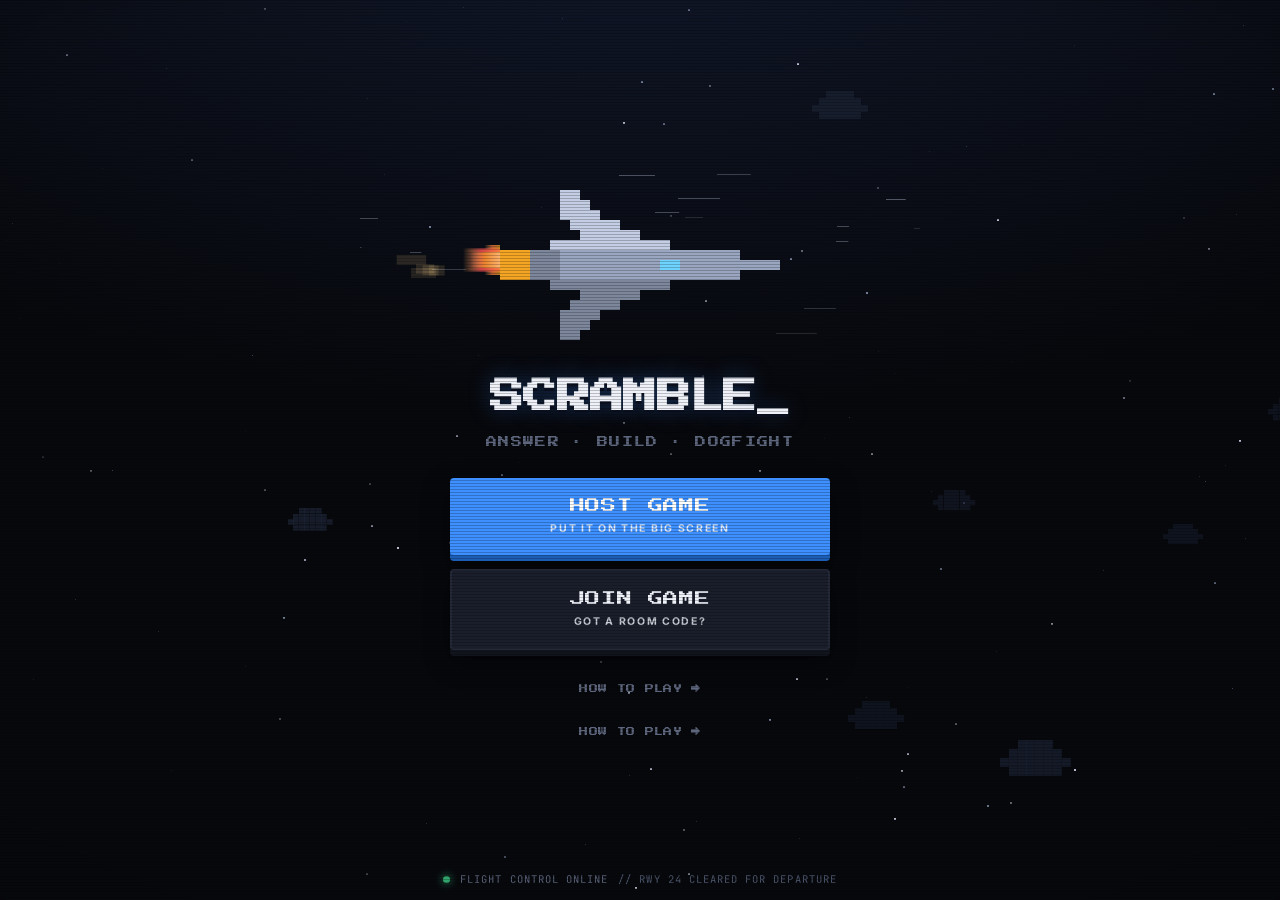
==== commit 8feeb0d7: "Improved game mecanics added more geastures wit device" ====
--- a/static/index.html
+++ b/static/index.html
@@ -4,7 +4,7 @@
 <meta charset="utf-8">
 <meta name="viewport" content="width=device-width, initial-scale=1, viewport-fit=cover">
 <meta name="theme-color" content="#07080c">
-<title>MERGE CONFLICT AT MACH 2</title>
+<title>SCRAMBLE</title>
 <link rel="preconnect" href="https://fonts.googleapis.com">
 <link rel="preconnect" href="https://fonts.gstatic.com" crossorigin>
 <link href="https://fonts.googleapis.com/css2?family=Press+Start+2P&family=Inter:wght@400;600;700;800;900&family=JetBrains+Mono:wght@500;700&display=swap" rel="stylesheet">
@@ -13,20 +13,13 @@
 <body class="arcade">
 
 <canvas id="sky"></canvas>
+<div class="crt"></div>
 
 <div class="home">
   <header class="home-head">
-    <div class="radar">
-      <div class="radar-ring"></div>
-      <div class="radar-ring r2"></div>
-      <div class="radar-sweep"></div>
-      <div class="radar-blip b1"></div>
-      <div class="radar-blip b2"></div>
-      <div class="radar-blip b3"></div>
-    </div>
+    <canvas id="hero" class="hero"></canvas>
     <h1 class="title">
-      <span class="t1">MERGE CONFLICT</span>
-      <span class="t2">AT MACH <span class="blink">2</span></span>
+      <span class="t1">SCRAMBLE<span class="blink">_</span></span>
     </h1>
     <div class="subtitle">ANSWER · BUILD · DOGFIGHT</div>
   </header>
@@ -52,6 +45,10 @@
     <button class="arcade-btn ghost sm" id="btnBack">BACK</button>
   </div>
 
+  <a class="rules-link" href="/rules">HOW TO PLAY →</a>
+
+  <a class="rules-link" href="/rules">HOW TO PLAY →</a>
+
   <footer class="home-foot">
     <span class="status-light ok"></span> FLIGHT CONTROL ONLINE
     <span class="ticker" id="ticker"></span>
@@ -59,9 +56,11 @@
 </div>
 
 <script src="/static/js/skyfield.js"></script>
+<script src="/static/js/hero.js"></script>
 <script>
 const $ = id => document.getElementById(id);
 startSky(document.getElementById('sky'));
+startHero(document.getElementById('hero'));
 
 /* scrolling flight-control chatter along the bottom */
 const LINES = [
--- a/static/css/style.css
+++ b/static/css/style.css
@@ -1006,39 +1006,6 @@
   font-size: 12.5px; color: var(--text-dim); line-height: 1.5; margin-top: 7px;
 }
 
-/* ---------- host match settings ---------- */
-.settings { margin-top: 28px; padding: 24px 26px; }
-.set-grid {
-  display: grid; grid-template-columns: repeat(auto-fit, minmax(190px, 1fr));
-  gap: 14px; margin-top: 17px;
-}
-.set { display: flex; flex-direction: column; gap: 7px; cursor: pointer; }
-.set-k {
-  font-size: 9.5px; letter-spacing: .17em; color: var(--text-mute); font-weight: 750;
-}
-.set-in {
-  display: flex; align-items: center; gap: 8px;
-  background: var(--surface-2); border: 1px solid var(--line);
-  border-radius: var(--radius-sm); padding: 0 13px 0 0;
-  transition: border-color .15s;
-}
-.set-in:focus-within { border-color: var(--accent); }
-.set-in input {
-  width: 100%; background: transparent; border: 0; outline: none;
-  color: var(--text); font-family: var(--mono); font-size: 21px; font-weight: 700;
-  padding: 12px 0 12px 14px; -moz-appearance: textfield;
-}
-.set-in input::-webkit-outer-spin-button,
-.set-in input::-webkit-inner-spin-button { opacity: .35; height: 26px; }
-.set-u { font-size: 11px; color: var(--text-mute); font-weight: 650; flex: none; }
-.set-foot {
-  display: flex; align-items: center; gap: 16px; margin-top: 19px;
-  padding-top: 16px; border-top: 1px solid var(--line-soft);
-  font-size: 13px; color: var(--text-dim);
-}
-.set-foot #setSummary { flex: 1; }
-.settings.locked { opacity: .4; pointer-events: none; }
-
 .host-foot {
   margin-top: 36px; display: flex; align-items: center; gap: 20px;
   padding-top: 26px; border-top: 1px solid var(--line-soft);
@@ -1113,34 +1080,6 @@
   font-family: var(--arcade); font-size: clamp(7px, 2.1vw, 11px);
   color: var(--text-mute); letter-spacing: .12em; margin-top: 18px;
 }
-
-/* radar */
-.radar {
-  position: relative; width: 104px; height: 104px; border-radius: 50%;
-  background: radial-gradient(circle, rgba(48,163,108,.1), transparent 70%);
-  border: 2px solid rgba(48,163,108,.45);
-}
-.radar-ring {
-  position: absolute; inset: 18px; border-radius: 50%;
-  border: 1px solid rgba(48,163,108,.3);
-}
-.radar-ring.r2 { inset: 34px; }
-.radar-sweep {
-  position: absolute; inset: 0; border-radius: 50%;
-  background: conic-gradient(from 0deg,
-    rgba(48,163,108,.55) 0deg, rgba(48,163,108,0) 55deg, transparent 360deg);
-  animation: sweep 2.6s linear infinite;
-}
-@keyframes sweep { to { transform: rotate(360deg); } }
-.radar-blip {
-  position: absolute; width: 5px; height: 5px; border-radius: 50%;
-  background: #6ef0a8; box-shadow: 0 0 8px #30a46c;
-  animation: blip 2.6s ease-in-out infinite;
-}
-.radar-blip.b1 { left: 28%; top: 34%; animation-delay: .2s; }
-.radar-blip.b2 { left: 66%; top: 55%; animation-delay: 1.1s; }
-.radar-blip.b3 { left: 46%; top: 72%; animation-delay: 1.9s; }
-@keyframes blip { 0%,100% { opacity: 0; } 12% { opacity: 1; } 60% { opacity: .15; } }
 
 /* arcade buttons */
 .home-panel {
@@ -1221,3 +1160,364 @@
   background: rgba(7, 8, 12, .93);
 }
 .host { position: relative; z-index: 2; }
+
+/* ---------- hero jet + CRT ---------- */
+.hero {
+  width: min(560px, 92vw); height: clamp(110px, 22vh, 190px);
+  display: block;
+}
+
+/* scanlines + vignette, the whole reason it reads as a cabinet */
+.crt {
+  position: fixed; inset: 0; z-index: 50; pointer-events: none;
+  background:
+    repeating-linear-gradient(to bottom,
+      rgba(0,0,0,.22) 0px, rgba(0,0,0,.22) 1px,
+      transparent 1px, transparent 3px),
+    radial-gradient(120% 100% at 50% 50%,
+      transparent 55%, rgba(0,0,0,.55) 100%);
+  mix-blend-mode: multiply;
+  animation: crt-roll 7s linear infinite;
+}
+@keyframes crt-roll {
+  0% { background-position: 0 0, 0 0; }
+  100% { background-position: 0 90px, 0 0; }
+}
+@media (prefers-reduced-motion: reduce) { .crt { animation: none; } }
+
+/* ===========================================================
+   HOST CABINET — arcade styling for the big screen
+   =========================================================== */
+.host-logo .logo-jet { width: 120px; height: 56px; display: block; }
+.host-logo .hl-title {
+  font-family: var(--arcade); font-size: clamp(14px, 1.7vw, 22px);
+  letter-spacing: .02em; color: #eef1f8;
+  text-shadow: 0 3px 0 #0a1020;
+}
+.host-logo .hl-sub {
+  font-family: var(--arcade); font-size: clamp(9px, 1.1vw, 13px);
+  color: var(--accent); margin-top: 9px; letter-spacing: .02em;
+}
+
+.host-phase {
+  font-family: var(--arcade); font-size: 11px; letter-spacing: 0;
+  padding: 13px 18px; border-radius: 4px;
+  background: var(--surface-2); border: 2px solid var(--line);
+  box-shadow: 0 4px 0 #11141d;
+}
+
+/* pixel-framed panels */
+.panel {
+  background: linear-gradient(170deg, var(--surface), var(--bg-2));
+  border: 2px solid var(--line);
+  border-radius: 4px;
+  box-shadow: 0 6px 0 #0d1019, 0 16px 34px rgba(0,0,0,.5);
+  padding: 24px 26px;
+  margin-top: 18px;
+}
+.panel-title {
+  font-family: var(--arcade); font-size: 11px; color: var(--accent);
+  letter-spacing: .02em; margin-bottom: 20px;
+}
+
+/* QR panel as a cabinet plate */
+.qr-panel {
+  border-radius: 4px; border: 2px solid var(--line);
+  box-shadow: 0 6px 0 #0d1019, 0 16px 34px rgba(0,0,0,.5);
+}
+.qr-panel img { border-radius: 4px; image-rendering: pixelated; }
+.qr-panel .qr-code {
+  font-family: var(--arcade); font-size: clamp(26px, 3.4vw, 44px);
+  color: var(--accent); letter-spacing: .12em; margin-top: 20px;
+  text-shadow: 0 4px 0 #0a1020;
+}
+.qr-panel .qr-url { font-size: 13px; }
+.qr-panel .eyebrow { font-family: var(--arcade); font-size: 10px; color: var(--text-dim); }
+
+/* stepper controls */
+.set-grid {
+  display: grid; grid-template-columns: repeat(auto-fit, minmax(210px, 1fr));
+  gap: 18px;
+}
+.set {
+  display: flex; flex-direction: column; align-items: center; gap: 9px;
+  padding: 15px 10px; border-radius: 4px;
+  background: #06070b; border: 2px solid var(--line);
+  transition: border-color .15s;
+}
+.set.bump { animation: set-bump .22s ease; }
+@keyframes set-bump { 50% { transform: scale(1.04); border-color: var(--accent); } }
+.set-k {
+  font-family: var(--arcade); font-size: 8px; color: var(--text-mute);
+  letter-spacing: .02em; text-align: center;
+}
+.set-u { font-size: 8.5px; letter-spacing: .18em; color: #39405a; font-weight: 750; }
+.stepper { display: flex; align-items: center; gap: 12px; }
+.st-btn {
+  width: 34px; height: 34px; border-radius: 4px; cursor: pointer;
+  background: var(--surface-2); border: 2px solid var(--line);
+  color: var(--text); font-size: 19px; font-weight: 800; line-height: 1;
+  box-shadow: 0 3px 0 #11141d;
+  transition: transform .08s, box-shadow .08s, background .12s;
+}
+.st-btn:active { transform: translateY(3px); box-shadow: none; background: var(--accent); }
+.st-v {
+  font-family: var(--arcade); font-size: 19px; color: var(--accent);
+  min-width: 62px; text-align: center;
+}
+.set-foot {
+  display: flex; align-items: center; gap: 18px; margin-top: 22px;
+  padding-top: 17px; border-top: 2px solid var(--line-soft);
+  font-family: var(--mono); font-size: 11.5px; color: var(--text-mute);
+  letter-spacing: .08em;
+}
+.set-foot #setSummary { flex: 1; }
+.settings.locked { opacity: .4; pointer-events: none; }
+
+/* roster cards as pixel hangar bays, taxiing in */
+.roster-head .rh-n { font-family: var(--arcade); font-size: clamp(26px,3vw,40px); }
+.roster-head .rh-k { font-family: var(--arcade); font-size: 10px; }
+.roster-card {
+  border-radius: 4px; border: 2px solid var(--line);
+  box-shadow: 0 4px 0 #0d1019;
+  animation: taxi-in .45s cubic-bezier(.22,1,.36,1) both;
+}
+@keyframes taxi-in {
+  from { opacity: 0; transform: translateX(-26px); }
+  to   { opacity: 1; transform: none; }
+}
+.roster-card .rc-name { font-family: var(--arcade); font-size: 11px; letter-spacing: 0; }
+.roster-card svg { image-rendering: pixelated; }
+
+.host-foot .arcade-btn { width: auto; }
+.host-timer, .roster-head .rh-n { font-family: var(--arcade); }
+.winner-banner .wb-v {
+  font-family: var(--arcade); font-size: clamp(24px, 4vw, 52px);
+  letter-spacing: .02em; text-shadow: 0 5px 0 #0a1020;
+}
+.winner-banner .wb-k { font-family: var(--arcade); font-size: 10px; }
+
+/* ---------- cockpit minimap ---------- */
+.f-bottom { display: flex; align-items: center; gap: 13px; flex: none; }
+.minimap {
+  width: 104px; height: 60px; flex: none;
+  border: 2px solid var(--line); border-radius: 4px;
+  background: #05070c;
+  box-shadow: inset 0 0 18px rgba(48,163,108,.09);
+  image-rendering: pixelated;
+}
+.f-bottom .f-status { flex: 1; text-align: left; }
+
+/* ---------- minigame interruptions ---------- */
+.screen.mini {
+  padding: calc(16px + var(--safe-t)) 14px calc(16px + var(--safe-b));
+  background: rgba(7,8,12,.96);
+  justify-content: flex-start; gap: 12px;
+}
+.mg-head { text-align: center; flex: none; }
+.mg-title {
+  font-family: var(--arcade); font-size: 15px; letter-spacing: .02em;
+  animation: blink 0.8s steps(1) infinite;
+}
+.mg-sub {
+  font-size: 11px; letter-spacing: .14em; color: var(--text-dim);
+  font-weight: 700; margin-top: 10px;
+}
+.mg-canvas {
+  flex: 1; width: 100%; min-height: 0;
+  border: 2px solid var(--line); border-radius: 4px;
+  background: #05070c;
+}
+.mg-result {
+  flex: none; min-height: 24px; text-align: center;
+  font-family: var(--arcade); font-size: 11px;
+}
+
+/* missile button on the quiz controls */
+.ctl.strike { background: rgba(229,72,77,.12); border-color: rgba(229,72,77,.45); }
+.ctl.strike .c-main { color: #ff9ea1; }
+.ctl.dis { opacity: .3; pointer-events: none; }
+
+/* grouped gesture instructions on the calibration screen */
+.gest-group { margin-top: 20px; text-align: left; }
+.gest-head {
+  font-family: var(--arcade); font-size: 8.5px; color: var(--accent);
+  letter-spacing: .02em; margin: 18px 0 10px;
+}
+.gest-group ul { margin: 0; padding: 0; list-style: none;
+  display: flex; flex-direction: column; gap: 10px; }
+.gest-group li { display: flex; gap: 11px; align-items: flex-start;
+  font-size: 13px; color: var(--text-dim); line-height: 1.5; }
+.gest-group li b { color: var(--text); }
+
+/* ---------- rules page ---------- */
+.rules {
+  position: relative; z-index: 2;
+  max-width: 860px; margin: 0 auto;
+  padding: calc(30px + var(--safe-t)) 22px calc(60px + var(--safe-b));
+}
+.rules h1 {
+  font-family: var(--arcade); font-size: clamp(16px, 4.4vw, 28px);
+  text-align: center; line-height: 1.5; margin-bottom: 10px;
+}
+.rules h1 .accent { color: var(--accent); }
+.rules .lede {
+  text-align: center; color: var(--text-dim); font-size: 14.5px;
+  margin-bottom: 34px; line-height: 1.6;
+}
+.rules h2 {
+  font-family: var(--arcade); font-size: 11px; color: var(--accent);
+  margin: 34px 0 15px; letter-spacing: .02em;
+}
+.rules p { font-size: 14.5px; line-height: 1.68; color: var(--text-dim); margin: 0 0 13px; }
+.rules p b, .rules li b { color: var(--text); }
+.rules ul { margin: 0 0 14px; padding: 0; list-style: none;
+  display: flex; flex-direction: column; gap: 11px; }
+.rules ul li {
+  display: flex; gap: 12px; font-size: 14px; line-height: 1.55; color: var(--text-dim);
+}
+.rules ul li::before { content: '▸'; color: var(--accent); flex: none; }
+.rules .step {
+  display: flex; gap: 16px; align-items: flex-start;
+  padding: 17px 19px; margin-bottom: 11px;
+  background: var(--surface); border: 2px solid var(--line); border-radius: 4px;
+  box-shadow: 0 4px 0 #0d1019;
+}
+.rules .step-n {
+  font-family: var(--arcade); font-size: 15px; color: var(--accent); flex: none;
+}
+.rules .step-b { font-size: 14px; line-height: 1.6; color: var(--text-dim); }
+.rules .step-b b { display: block; color: var(--text); margin-bottom: 5px;
+  font-family: var(--arcade); font-size: 10px; letter-spacing: .02em; }
+.rule-grid {
+  display: grid; grid-template-columns: repeat(auto-fit, minmax(230px,1fr)); gap: 11px;
+}
+.rule-card {
+  padding: 15px 17px; border-radius: 4px; background: var(--surface);
+  border: 2px solid var(--line); border-left-width: 4px;
+}
+.rule-card .rc-t { font-family: var(--arcade); font-size: 9.5px; margin-bottom: 8px; }
+.rule-card .rc-d { font-size: 12.5px; line-height: 1.55; color: var(--text-dim); }
+.rules-back {
+  display: block; text-align: center; margin-top: 40px;
+  font-family: var(--arcade); font-size: 10px; color: var(--text-mute);
+  text-decoration: none;
+}
+.rules-back:hover { color: var(--accent); }
+
+/* ---------- live ticking crates ---------- */
+.hotbar {
+  display: flex; gap: 8px; padding: 9px 14px 2px;
+  overflow-x: auto; background: var(--bg-2); scrollbar-width: none; flex: none;
+}
+.hotbar::-webkit-scrollbar { display: none; }
+.hotbar:empty { display: none; }
+.hot {
+  flex: none; min-width: 124px; padding: 8px 10px;
+  border-radius: 4px; background: var(--surface);
+  border: 2px solid var(--line); border-bottom-width: 4px;
+  position: relative; overflow: hidden;
+}
+.hot.urgent { animation: hot-panic .5s steps(2) infinite; }
+@keyframes hot-panic {
+  0%,100% { border-color: var(--danger); }
+  50% { border-color: var(--line); }
+}
+.hot-top { display: flex; align-items: center; gap: 7px; }
+.hot-top svg { flex: none; }
+.hot-name { font-size: 11px; font-weight: 800; letter-spacing: .03em; }
+.hot-tier { font-size: 8px; letter-spacing: .14em; font-weight: 800; margin-top: 2px; }
+.hot-fuse {
+  height: 4px; border-radius: 2px; background: rgba(255,255,255,.1);
+  margin-top: 7px; overflow: hidden;
+}
+.hot-fuse i { display: block; height: 100%; background: var(--warn); }
+.hot.urgent .hot-fuse i { background: var(--danger); }
+.hot-acts { display: flex; gap: 5px; margin-top: 7px; }
+.hot-acts button {
+  flex: 1; padding: 6px 0; border-radius: 3px; cursor: pointer;
+  font-family: var(--font); font-size: 9px; font-weight: 800; letter-spacing: .1em;
+  border: 1px solid var(--line); background: var(--surface-2); color: var(--text);
+}
+.hot-acts .claim { border-color: rgba(48,163,108,.5); color: #7ee2b0; }
+.hot-acts .shove { border-color: rgba(229,72,77,.5); color: #ff9ea1; }
+.hot-passes {
+  position: absolute; top: 6px; right: 8px;
+  font-family: var(--mono); font-size: 9px; color: var(--text-mute);
+}
+.rules-link {
+  font-family: var(--arcade); font-size: 9px; color: var(--text-mute);
+  text-decoration: none; letter-spacing: .04em; margin-top: 4px;
+}
+.rules-link:hover { color: var(--accent); }
+.rules-link {
+  font-family: var(--arcade); font-size: 9px; color: var(--text-mute);
+  text-decoration: none; letter-spacing: .04em; margin-top: 4px;
+}
+.rules-link:hover { color: var(--accent); }
+
+/* ---------- the circle: your two neighbours ---------- */
+.neighbours {
+  display: grid; grid-template-columns: 1fr 1fr; gap: 9px;
+  padding: 9px 14px 0; flex: none;
+}
+.nb {
+  display: flex; align-items: center; gap: 8px; justify-content: center;
+  padding: 13px 10px; border-radius: 4px; cursor: pointer;
+  background: var(--surface-2); border: 2px solid var(--line);
+  border-bottom-width: 4px;
+  transition: transform .09s, background .12s, border-color .12s;
+}
+.nb:active { transform: translateY(3px); border-bottom-width: 2px;
+  background: rgba(62,143,255,.16); border-color: var(--accent); }
+.nb.armed { border-color: var(--danger); background: rgba(229,72,77,.14); }
+.nb-arrow { font-size: 15px; color: var(--accent); font-weight: 800; }
+.nb.armed .nb-arrow { color: var(--danger); }
+.nb-av svg { display: block; border-radius: 4px; }
+.nb-name {
+  font-family: var(--arcade); font-size: 8.5px; letter-spacing: 0;
+  max-width: 72px; overflow: hidden; text-overflow: ellipsis; white-space: nowrap;
+}
+.nb-hint {
+  text-align: center; font-size: 8.5px; letter-spacing: .18em;
+  color: var(--text-mute); font-weight: 750; padding: 7px 0 2px; flex: none;
+}
+
+/* ---------- host: the circle of pilots ---------- */
+.circle-wrap {
+  position: relative; width: 100%;
+  aspect-ratio: 1.45; max-height: 56vh; margin: 0 auto;
+}
+.circle { position: absolute; inset: 0; }
+.circle-fx { position: absolute; inset: 0; pointer-events: none; }
+
+.seat {
+  position: absolute; transform: translate(-50%, -50%);
+  width: 134px; padding: 11px 9px; text-align: center;
+  background: var(--surface); border: 2px solid var(--line);
+  border-radius: 4px; box-shadow: 0 4px 0 #0d1019;
+  transition: border-color .25s, transform .25s, box-shadow .25s;
+}
+.seat.pulse { animation: seat-pop .5s cubic-bezier(.22,1,.36,1); }
+@keyframes seat-pop {
+  0% { transform: translate(-50%,-50%) scale(1); }
+  45% { transform: translate(-50%,-50%) scale(1.12); }
+  100% { transform: translate(-50%,-50%) scale(1); }
+}
+.seat.hit { border-color: var(--danger); box-shadow: 0 4px 0 #3a1116; }
+.seat.gain { border-color: var(--good); box-shadow: 0 4px 0 #0f3523; }
+.seat .s-av svg { display: block; margin: 0 auto; border-radius: 5px; }
+.seat .s-name {
+  font-family: var(--arcade); font-size: 8.5px; margin-top: 8px;
+  letter-spacing: 0; overflow: hidden; text-overflow: ellipsis; white-space: nowrap;
+}
+.seat .s-jet { margin-top: 7px; }
+.seat .s-jet svg { display: block; margin: 0 auto; }
+.seat .s-bays { display: flex; gap: 3px; justify-content: center; margin-top: 7px; }
+.seat .s-bay {
+  width: 13px; height: 5px; border-radius: 2px; background: rgba(255,255,255,.12);
+}
+.seat .s-meta {
+  font-family: var(--mono); font-size: 9.5px; color: var(--text-mute); margin-top: 6px;
+}
+.seat .s-rating { color: var(--accent); font-weight: 800; }
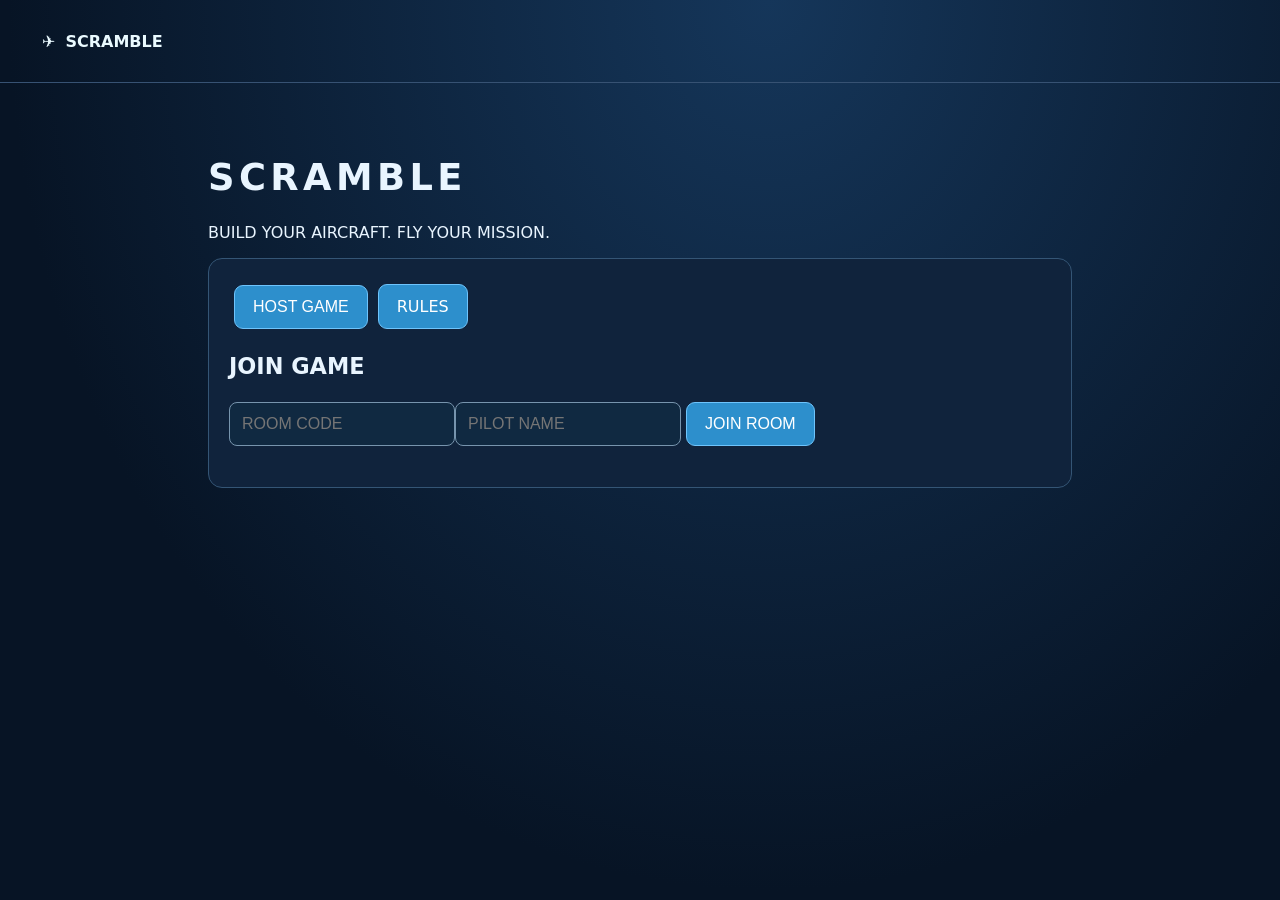
==== commit 2955753b: "Making sure pone gestures work" ====
--- a/static/index.html
+++ b/static/index.html
@@ -1,144 +1 @@
-<!DOCTYPE html>
-<html lang="en">
-<head>
-<meta charset="utf-8">
-<meta name="viewport" content="width=device-width, initial-scale=1, viewport-fit=cover">
-<meta name="theme-color" content="#07080c">
-<title>SCRAMBLE</title>
-<link rel="preconnect" href="https://fonts.googleapis.com">
-<link rel="preconnect" href="https://fonts.gstatic.com" crossorigin>
-<link href="https://fonts.googleapis.com/css2?family=Press+Start+2P&family=Inter:wght@400;600;700;800;900&family=JetBrains+Mono:wght@500;700&display=swap" rel="stylesheet">
-<link rel="stylesheet" href="/static/css/style.css">
-</head>
-<body class="arcade">
-
-<canvas id="sky"></canvas>
-<div class="crt"></div>
-
-<div class="home">
-  <header class="home-head">
-    <canvas id="hero" class="hero"></canvas>
-    <h1 class="title">
-      <span class="t1">SCRAMBLE<span class="blink">_</span></span>
-    </h1>
-    <div class="subtitle">ANSWER · BUILD · DOGFIGHT</div>
-  </header>
-
-  <div class="home-panel" id="panelChoose">
-    <button class="arcade-btn big" id="btnHost">
-      <span class="ab-top">HOST GAME</span>
-      <span class="ab-sub">PUT IT ON THE BIG SCREEN</span>
-    </button>
-    <button class="arcade-btn big ghost" id="btnJoin">
-      <span class="ab-top">JOIN GAME</span>
-      <span class="ab-sub">GOT A ROOM CODE?</span>
-    </button>
-  </div>
-
-  <div class="home-panel" id="panelJoin" style="display:none">
-    <div class="code-label">ENTER ROOM CODE</div>
-    <input type="text" id="codeInput" class="code-input" maxlength="4"
-           autocomplete="off" autocapitalize="characters" spellcheck="false"
-           inputmode="text" placeholder="----">
-    <div class="code-err" id="codeErr"></div>
-    <button class="arcade-btn" id="btnGo">LOCK ON</button>
-    <button class="arcade-btn ghost sm" id="btnBack">BACK</button>
-  </div>
-
-  <a class="rules-link" href="/rules">HOW TO PLAY →</a>
-
-  <a class="rules-link" href="/rules">HOW TO PLAY →</a>
-
-  <footer class="home-foot">
-    <span class="status-light ok"></span> FLIGHT CONTROL ONLINE
-    <span class="ticker" id="ticker"></span>
-  </footer>
-</div>
-
-<script src="/static/js/skyfield.js"></script>
-<script src="/static/js/hero.js"></script>
-<script>
-const $ = id => document.getElementById(id);
-startSky(document.getElementById('sky'));
-startHero(document.getElementById('hero'));
-
-/* scrolling flight-control chatter along the bottom */
-const LINES = [
-  'RWY 24 CLEARED FOR DEPARTURE',
-  'MACH 2.04 — AFTERBURNER NOMINAL',
-  'BOGEY BEARING 270 · ANGELS 12',
-  'PARTS BAY PRESSURISED',
-  'FOX TWO · FOX TWO',
-  'TRIM CHECK OK · GEAR UP',
-  'WINGMAN SQUAWKING UNKNOWN',
-  'MERGE IN 3 · 2 · 1',
-];
-let ti = 0;
-function ticker() {
-  $('ticker').textContent = '// ' + LINES[ti % LINES.length];
-  ti++;
-  setTimeout(ticker, 2600);
-}
-ticker();
-
-/* ------------------------------------------------- host / join flow */
-$('btnHost').onclick = async () => {
-  $('btnHost').disabled = true;
-  $('btnHost').querySelector('.ab-top').textContent = 'SPINNING UP…';
-  try {
-    const res = await fetch('/api/room', { method: 'POST' });
-    const d = await res.json();
-    location.href = '/host?code=' + d.code;
-  } catch (e) {
-    $('btnHost').disabled = false;
-    $('btnHost').querySelector('.ab-top').textContent = 'HOST GAME';
-    $('codeErr').textContent = 'COULD NOT REACH FLIGHT CONTROL';
-  }
-};
-
-$('btnJoin').onclick = () => {
-  $('panelChoose').style.display = 'none';
-  $('panelJoin').style.display = 'flex';
-  $('codeInput').focus();
-};
-$('btnBack').onclick = () => {
-  $('panelJoin').style.display = 'none';
-  $('panelChoose').style.display = 'flex';
-  $('codeErr').textContent = '';
-};
-
-$('codeInput').addEventListener('input', e => {
-  e.target.value = e.target.value.toUpperCase().replace(/[^A-Z0-9]/g, '');
-  $('codeErr').textContent = '';
-});
-$('codeInput').addEventListener('keydown', e => {
-  if (e.key === 'Enter') $('btnGo').click();
-});
-
-$('btnGo').onclick = async () => {
-  const code = $('codeInput').value.trim().toUpperCase();
-  if (code.length !== 4) {
-    $('codeErr').textContent = 'FOUR CHARACTERS';
-    return;
-  }
-  $('btnGo').disabled = true;
-  try {
-    const res = await fetch('/api/room/' + code);
-    if (!res.ok) {
-      $('codeErr').textContent = 'NO SUCH ROOM';
-      $('btnGo').disabled = false;
-      return;
-    }
-    location.href = '/play?code=' + code;
-  } catch (e) {
-    $('codeErr').textContent = 'CONNECTION LOST';
-    $('btnGo').disabled = false;
-  }
-};
-
-// arriving from a QR code with the room already chosen
-const pre = new URLSearchParams(location.search).get('code');
-if (pre) location.replace('/play?code=' + pre.toUpperCase());
-</script>
-</body>
-</html>
+<!doctype html><html lang="en"><meta name="viewport" content="width=device-width,initial-scale=1"><title>SCRAMBLE</title><link rel="stylesheet" href="/static/css/style.css"><header><a id="aircraft-logo" href="/" aria-label="Return to lobby">✈ <strong>SCRAMBLE</strong></a></header><main><h1>SCRAMBLE</h1><p>BUILD YOUR AIRCRAFT. FLY YOUR MISSION.</p><section class="panel"><button id="host">HOST GAME</button><a class="button" href="/rules">RULES</a><h2>JOIN GAME</h2><input id="code" aria-label="Room code" placeholder="ROOM CODE" maxlength="4"><input id="name" aria-label="Pilot name" placeholder="PILOT NAME" maxlength="14"><button id="join">JOIN ROOM</button><p id="status" role="status"></p></section></main><script src="/static/js/navigation.js"></script><script>document.getElementById('host').onclick=async()=>{try{let r=await fetch('/api/room',{method:'POST'});let j=await r.json();sessionStorage.setItem('scramble_host_code',j.code);location.assign('/host?code='+encodeURIComponent(j.code))}catch(e){document.getElementById('status').textContent='Unable to create room'}};document.getElementById('join').onclick=()=>{const code=document.getElementById('code').value.trim().toUpperCase(),name=document.getElementById('name').value.trim()||'PILOT';if(code.length!==4){document.getElementById('status').textContent='Enter a four-character room code';return}sessionStorage.setItem('scramble_player_name',name);sessionStorage.removeItem('scramble_player_pid');location.assign('/play?code='+encodeURIComponent(code))}</script></html>
--- a/static/css/style.css
+++ b/static/css/style.css
@@ -1,1523 +1 @@
-/* ===========================================================
-   MERGE CONFLICT AT MACH 2 — design system
-   =========================================================== */
-
-:root {
-  --bg:        #07080c;
-  --bg-2:      #0d0f16;
-  --surface:   #12151f;
-  --surface-2: #1a1e2b;
-  --line:      #242938;
-  --line-soft: #1b1f2c;
-
-  --text:      #eef1f8;
-  --text-dim:  #9aa3b8;
-  --text-mute: #5d667d;
-
-  --accent:    #3e8fff;
-  --danger:    #e5484d;
-  --warn:      #f5a524;
-  --good:      #30a46c;
-  --violet:    #8e4ec6;
-
-  --radius:    14px;
-  --radius-sm: 9px;
-  --radius-lg: 22px;
-
-  --shadow:    0 18px 50px rgba(0,0,0,.6);
-  --shadow-sm: 0 6px 18px rgba(0,0,0,.45);
-
-  --font: 'Inter', -apple-system, BlinkMacSystemFont, 'Segoe UI', Roboto, sans-serif;
-  --mono: 'JetBrains Mono', ui-monospace, 'SF Mono', Menlo, monospace;
-
-  --safe-b: env(safe-area-inset-bottom, 0px);
-  --safe-t: env(safe-area-inset-top, 0px);
-}
-
-* { box-sizing: border-box; -webkit-tap-highlight-color: transparent; }
-
-html, body {
-  margin: 0; padding: 0;
-  background: var(--bg);
-  color: var(--text);
-  font-family: var(--font);
-  overscroll-behavior: none;
-  -webkit-font-smoothing: antialiased;
-}
-
-body {
-  min-height: 100dvh;
-  touch-action: manipulation;
-  user-select: none;
-}
-
-/* ---------- type ---------- */
-.eyebrow {
-  font-size: 10px; letter-spacing: .22em; text-transform: uppercase;
-  color: var(--text-mute); font-weight: 650;
-}
-.mono { font-family: var(--mono); font-variant-numeric: tabular-nums; }
-
-h1,h2,h3 { margin: 0; font-weight: 750; letter-spacing: -.02em; }
-
-/* ---------- primitives ---------- */
-.card {
-  background: linear-gradient(170deg, var(--surface), var(--bg-2));
-  border: 1px solid var(--line);
-  border-radius: var(--radius);
-  box-shadow: var(--shadow-sm);
-}
-
-.btn {
-  appearance: none; border: 0; cursor: pointer;
-  font-family: var(--font); font-weight: 700; font-size: 15px;
-  letter-spacing: .02em;
-  padding: 16px 22px; border-radius: var(--radius);
-  background: var(--accent); color: #fff;
-  transition: transform .12s ease, filter .12s ease, opacity .12s;
-  width: 100%;
-}
-.btn:active { transform: scale(.975); filter: brightness(.9); }
-.btn[disabled] { opacity: .35; pointer-events: none; }
-.btn.ghost {
-  background: transparent; color: var(--text-dim);
-  border: 1px solid var(--line);
-}
-.btn.danger { background: var(--danger); }
-.btn.sm { padding: 11px 15px; font-size: 13px; }
-
-input[type=text] {
-  width: 100%; padding: 17px 18px;
-  background: var(--surface-2); border: 1px solid var(--line);
-  border-radius: var(--radius); color: var(--text);
-  font-family: var(--font); font-size: 17px; font-weight: 650;
-  letter-spacing: .08em; text-transform: uppercase; outline: none;
-  transition: border-color .15s;
-}
-input[type=text]:focus { border-color: var(--accent); }
-input::placeholder { color: var(--text-mute); letter-spacing: .04em; }
-
-/* ---------- screen system ---------- */
-.screen {
-  position: fixed; inset: 0;
-  display: none; flex-direction: column;
-  padding: calc(22px + var(--safe-t)) 20px calc(30px + var(--safe-b));
-  animation: screen-in .34s cubic-bezier(.22,1,.36,1);
-
-  /* taller screens (calibration, diagnostics, voting) must scroll */
-  overflow-y: auto;
-  -webkit-overflow-scrolling: touch;
-  overscroll-behavior: contain;
-}
-.screen.on { display: flex; }
-
-/* Hide the scrollbar but keep the scrolling. */
-.screen::-webkit-scrollbar { width: 0; height: 0; }
-.screen { scrollbar-width: none; }
-
-/* The game board is a fixed layout — it should never scroll. */
-.screen.game { overflow: hidden; }
-
-/* In a flex column, children shrink to fit by default, so the container never
-   overflows and scrolling never engages. Pin their heights instead. */
-.screen:not(.game) > * { flex-shrink: 0; }
-@keyframes screen-in {
-  from { opacity: 0; transform: translateY(14px); }
-  to   { opacity: 1; transform: none; }
-}
-
-/* ===========================================================
-   INCOMING CALL
-   =========================================================== */
-.call {
-  background: radial-gradient(130% 90% at 50% 0%, #161a26 0%, #07080c 62%);
-  justify-content: space-between; align-items: center; text-align: center;
-  overflow: hidden;   /* the call screen is fixed by design */
-}
-.call-top { margin-top: 10%; display: flex; flex-direction: column; align-items: center; }
-.call-label { font-size: 13px; color: var(--text-mute); letter-spacing: .3em; text-transform: uppercase; }
-.call-name { font-size: 29px; font-weight: 800; margin-top: 10px; letter-spacing: -.01em; }
-.call-sub { font-size: 14px; color: var(--text-dim); margin-top: 7px; }
-
-.avatar-ring {
-  position: relative; margin-top: 36px;
-  width: 186px; height: 186px; border-radius: 50%;
-  display: grid; place-items: center;
-  background: var(--surface-2);
-  border: 1px solid var(--line);
-}
-.avatar-ring::before, .avatar-ring::after {
-  content: ''; position: absolute; inset: -1px; border-radius: 50%;
-  border: 2px solid var(--accent); opacity: 0;
-  animation: ring 2.4s ease-out infinite;
-}
-.avatar-ring::after { animation-delay: 1.2s; }
-@keyframes ring {
-  0%   { opacity: .55; transform: scale(1); }
-  100% { opacity: 0;   transform: scale(1.45); }
-}
-.avatar-ring svg { width: 128px; height: 128px; }
-
-.call-actions {
-  display: flex; gap: 70px; margin-bottom: 26px;
-}
-.call-btn {
-  width: 76px; height: 76px; border-radius: 50%; border: 0;
-  display: grid; place-items: center; cursor: pointer;
-  box-shadow: var(--shadow);
-}
-.call-btn svg { width: 32px; height: 32px; fill: #fff; }
-.call-btn.answer { background: var(--good); animation: bob 1.5s ease-in-out infinite; }
-.call-btn.decline { background: var(--danger); transform: rotate(135deg); }
-@keyframes bob {
-  0%,100% { transform: translateY(0); }
-  50%     { transform: translateY(-9px); }
-}
-.call-hint { font-size: 12px; color: var(--text-mute); margin-bottom: 8px; letter-spacing: .1em; }
-
-/* ===========================================================
-   ROLE REVEAL
-   =========================================================== */
-.role {
-  justify-content: center; justify-content: safe center;
-  text-align: center; gap: 0;
-}
-.role-badge {
-  align-self: center; padding: 7px 15px; border-radius: 100px;
-  font-size: 10px; font-weight: 800; letter-spacing: .24em;
-  text-transform: uppercase; margin-bottom: 20px;
-}
-.role-name {
-  font-size: 38px; font-weight: 850; letter-spacing: -.03em; line-height: 1;
-}
-.role-tagline {
-  font-size: 15px; color: var(--text-dim); margin-top: 13px; font-style: italic;
-}
-.role-goal {
-  margin-top: 30px; padding: 20px; text-align: left;
-  font-size: 14.5px; line-height: 1.62; color: var(--text-dim);
-}
-.role-goal b { color: var(--text); font-weight: 700; }
-.role-knows {
-  margin-top: 15px; padding: 15px 18px; text-align: left;
-  border-left: 3px solid var(--warn); background: rgba(245,165,36,.07);
-  border-radius: 0 var(--radius-sm) var(--radius-sm) 0;
-}
-.role-knows .k-label { font-size: 10px; letter-spacing: .2em; color: var(--warn); font-weight: 800; }
-.role-knows .k-name { font-size: 21px; font-weight: 800; margin-top: 4px; }
-
-/* ===========================================================
-   GAME HUD
-   =========================================================== */
-.game { padding: 0; }
-
-.hud {
-  display: flex; align-items: center; gap: 12px;
-  padding: calc(11px + var(--safe-t)) 15px 11px;
-  border-bottom: 1px solid var(--line-soft);
-  background: var(--bg-2);
-}
-.hud-cell { display: flex; flex-direction: column; gap: 2px; }
-.hud-cell .v { font-size: 17px; font-weight: 800; font-family: var(--mono); line-height: 1; }
-.hud-cell .k { font-size: 8.5px; letter-spacing: .16em; color: var(--text-mute); font-weight: 700; }
-.hud-spacer { flex: 1; }
-
-.power-timer {
-  position: relative; width: 38px; height: 38px;
-}
-.power-timer svg { transform: rotate(-90deg); }
-.power-timer .track { stroke: var(--line); }
-.power-timer .fill { stroke: var(--accent); transition: stroke-dashoffset .25s linear; }
-.power-timer .num {
-  position: absolute; inset: 0; display: grid; place-items: center;
-  font-size: 12px; font-weight: 800; font-family: var(--mono);
-}
-
-/* board */
-.board-wrap {
-  flex: 1; display: grid; place-items: center; position: relative;
-  padding: 12px 0;
-}
-#board {
-  display: block;
-  border-radius: 10px;
-  background: #090b11;
-  box-shadow: 0 0 0 1px var(--line), inset 0 0 70px rgba(0,0,0,.7);
-}
-
-.next-chip {
-  position: absolute; top: 16px; right: 14px;
-  padding: 8px 10px; border-radius: var(--radius-sm);
-  background: rgba(18,21,31,.9); border: 1px solid var(--line);
-  display: flex; flex-direction: column; align-items: center; gap: 5px;
-}
-.next-chip .k { font-size: 8px; letter-spacing: .18em; color: var(--text-mute); font-weight: 700; }
-
-/* active power card */
-.power-card {
-  position: absolute; left: 50%; top: 50%;
-  transform: translate(-50%,-50%) scale(.82);
-  width: 270px; padding: 24px; text-align: center;
-  background: linear-gradient(165deg, var(--surface-2), var(--surface));
-  border: 1px solid var(--line); border-radius: var(--radius-lg);
-  box-shadow: var(--shadow); opacity: 0; pointer-events: none;
-  transition: opacity .28s, transform .28s cubic-bezier(.22,1,.36,1);
-  z-index: 40;
-}
-.power-card.show { opacity: 1; transform: translate(-50%,-50%) scale(1); }
-.power-card .pc-kind {
-  font-size: 9.5px; letter-spacing: .26em; font-weight: 800; text-transform: uppercase;
-}
-.power-card .pc-name { font-size: 25px; font-weight: 850; margin: 11px 0 9px; letter-spacing: -.02em; }
-.power-card .pc-desc { font-size: 13.5px; color: var(--text-dim); line-height: 1.55; }
-.power-card .pc-icon { font-size: 40px; margin-bottom: 6px; }
-
-.power-strip {
-  display: flex; align-items: center; gap: 9px;
-  padding: 9px 15px; border-top: 1px solid var(--line-soft);
-  background: var(--bg-2); min-height: 44px;
-}
-.power-strip .ps-dot { width: 7px; height: 7px; border-radius: 50%; background: var(--text-mute); }
-.power-strip .ps-name { font-size: 12.5px; font-weight: 750; letter-spacing: .04em; }
-.power-strip .ps-timer { margin-left: auto; font-family: var(--mono); font-size: 12px; color: var(--text-dim); }
-
-/* ---------- avatar picker ---------- */
-.av-grid {
-  display: grid; grid-template-columns: repeat(5, 1fr); gap: 8px;
-}
-.av-cell {
-  aspect-ratio: 1; border-radius: var(--radius-sm);
-  background: var(--surface); border: 2px solid var(--line);
-  display: grid; place-items: center; cursor: pointer; padding: 5px;
-  transition: transform .12s, border-color .15s, background .15s;
-}
-.av-cell svg { width: 100%; height: 100%; display: block; }
-.av-cell:active { transform: scale(.93); }
-.av-cell.sel { border-color: var(--accent); background: rgba(62,143,255,.12); }
-.av-name {
-  text-align: center; font-size: 10.5px; letter-spacing: .16em;
-  color: var(--text-mute); font-weight: 750; margin-top: 9px;
-}
-
-/* ---------- "who dumped on you" counter ---------- */
-.dumpers {
-  display: flex; gap: 7px; padding: 8px 14px 4px;
-  overflow-x: auto; background: var(--bg-2);
-  scrollbar-width: none;
-}
-.dumpers::-webkit-scrollbar { display: none; }
-.dumpers:empty { display: none; }
-.dmp {
-  display: flex; align-items: center; gap: 6px; flex: none;
-  padding: 5px 10px 5px 5px; border-radius: 100px;
-  background: var(--surface); border: 1px solid var(--line);
-  transition: border-color .2s, background .2s;
-}
-.dmp.hot { border-color: rgba(229,72,77,.6); background: rgba(229,72,77,.11); }
-.dmp svg { width: 22px; height: 22px; border-radius: 5px; display: block; }
-.dmp .d-n { font-size: 10.5px; font-weight: 750; letter-spacing: .06em; color: var(--text-dim); }
-.dmp .d-c {
-  font-family: var(--mono); font-size: 14px; font-weight: 800; color: var(--text);
-  min-width: 11px; text-align: center;
-}
-.dmp.hot .d-c { color: #ff9ea1; }
-
-/* ---------- intermission tally ---------- */
-.tally {
-  width: 100%; max-width: 340px; margin-top: 20px;
-  display: flex; flex-direction: column; gap: 7px;
-}
-.tally-row {
-  display: flex; align-items: center; gap: 11px;
-  padding: 11px 15px; border-radius: var(--radius-sm);
-  background: var(--surface); border: 1px solid var(--line);
-  animation: screen-in .3s ease both;
-}
-.tally-row svg { width: 28px; height: 28px; border-radius: 6px; flex: none; }
-.tally-row .t-n { font-size: 14.5px; font-weight: 750; }
-.tally-row .t-bar {
-  margin-left: auto; display: flex; align-items: center; gap: 9px;
-}
-.tally-row .t-fill {
-  height: 7px; border-radius: 4px; background: var(--danger); min-width: 3px;
-  transition: width .5s cubic-bezier(.22,1,.36,1);
-}
-.tally-row .t-c {
-  font-family: var(--mono); font-size: 16px; font-weight: 800; min-width: 20px;
-  text-align: right;
-}
-.tally-row.me { border-color: var(--accent); background: rgba(62,143,255,.09); }
-
-/* ===========================================================
-   QUIZ MODE
-   =========================================================== */
-.screen.quiz { padding: 0; overflow: hidden; }
-
-.tsel {
-  width: 100%; padding: 12px 13px; border-radius: var(--radius-sm);
-  background: var(--surface-2); border: 1px solid var(--line);
-  color: var(--text); font-family: var(--font); font-size: 14px;
-  font-weight: 650; outline: none; appearance: none;
-}
-.tsel:focus { border-color: var(--accent); }
-
-/* live jet strip above the question */
-.jetstrip {
-  display: flex; align-items: center; gap: 12px;
-  padding: 9px 15px; background: var(--bg-2);
-  border-bottom: 1px solid var(--line-soft); flex: none;
-}
-.js-jet { flex: none; width: 40px; display: grid; place-items: center; }
-.js-jet svg { display: block; }
-.js-slots { display: flex; gap: 6px; flex: 1; }
-.js-pip {
-  flex: 1; height: 34px; border-radius: 7px;
-  background: var(--surface); border: 1px solid var(--line);
-  border-bottom-width: 3px;
-  display: grid; place-items: center;
-  transition: border-color .25s, background .25s, transform .2s;
-}
-.js-pip svg { opacity: .9; }
-.js-pip.empty { opacity: .3; }
-.js-pip.pulse { animation: pip-pop .5s cubic-bezier(.22,1,.36,1); }
-@keyframes pip-pop {
-  0% { transform: scale(1); } 45% { transform: scale(1.22); } 100% { transform: scale(1); }
-}
-.js-side { flex: none; text-align: right; }
-.js-rating { font-size: 17px; font-weight: 850; line-height: 1; }
-.js-k { font-size: 7.5px; letter-spacing: .16em; color: var(--text-mute); font-weight: 750; margin-top: 2px; }
-.js-crates { font-size: 10px; color: var(--warn); font-weight: 800; margin-top: 3px; min-height: 12px; }
-
-.q-wrap {
-  flex: 1; display: flex; flex-direction: column;
-  padding: 13px 14px 6px; position: relative; min-height: 0;
-}
-
-.q-meta {
-  display: flex; align-items: center; gap: 9px; min-height: 19px;
-  font-size: 10px; letter-spacing: .14em; font-weight: 750;
-}
-.q-heat { color: var(--danger); }
-.q-from { color: var(--text-mute); }
-.q-mult { margin-left: auto; color: var(--warn); font-family: var(--mono); font-size: 12px; }
-
-.q-timer {
-  height: 4px; border-radius: 3px; background: var(--surface-2);
-  margin: 9px 0 14px; overflow: hidden;
-}
-.q-timer-fill {
-  height: 100%; width: 100%; border-radius: 3px;
-  background: var(--accent); transition: width .2s linear, background .3s;
-}
-.q-timer-fill.warn { background: var(--warn); }
-.q-timer-fill.crit { background: var(--danger); }
-
-.q-text {
-  font-size: 19px; font-weight: 700; line-height: 1.38;
-  letter-spacing: -.01em; margin-bottom: 14px;
-  display: flex; align-items: center; min-height: 68px;
-}
-
-.q-grid {
-  display: grid; grid-template-columns: 1fr 1fr; grid-template-rows: 1fr 1fr;
-  gap: 10px; flex: 1; min-height: 0;
-}
-.q-opt {
-  position: relative; border-radius: var(--radius);
-  background: var(--surface); border: 2px solid var(--line);
-  padding: 13px 13px 13px 12px; cursor: pointer;
-  display: flex; flex-direction: column; gap: 7px; justify-content: center;
-  transition: transform .13s cubic-bezier(.22,1,.36,1),
-              border-color .13s, background .13s;
-  overflow: hidden;
-}
-.q-key {
-  font-family: var(--mono); font-size: 10.5px; font-weight: 800;
-  color: var(--text-mute); letter-spacing: .14em;
-}
-.q-label {
-  font-size: 14px; font-weight: 650; line-height: 1.34; color: var(--text);
-}
-/* aimed at by tilt */
-.q-opt.aim {
-  border-color: var(--accent); background: rgba(62,143,255,.13);
-  transform: scale(1.035);
-}
-.q-opt.aim .q-key { color: var(--accent); }
-/* locking in: a ring fills as you hold */
-.q-opt.locking::after {
-  content: ''; position: absolute; left: 0; bottom: 0; height: 3px;
-  background: var(--accent); width: 100%;
-  animation: lock-fill .55s linear forwards;
-}
-@keyframes lock-fill { from { width: 0; } to { width: 100%; } }
-
-.q-opt.right { border-color: var(--good); background: rgba(48,163,108,.17); }
-.q-opt.wrong { border-color: var(--danger); background: rgba(229,72,77,.15); }
-.q-opt.dimmed { opacity: .32; }
-.q-opt.burned { opacity: .18; pointer-events: none; }
-
-.q-hint {
-  text-align: center; font-size: 9.5px; letter-spacing: .18em;
-  color: var(--text-mute); font-weight: 750; padding: 9px 0 3px;
-}
-
-.q-flash {
-  position: absolute; inset: 0; pointer-events: none; z-index: 20;
-  display: flex; align-items: center; justify-content: center;
-  font-size: 44px; font-weight: 850; letter-spacing: -.02em;
-  opacity: 0; transform: scale(.8);
-}
-.q-flash.on {
-  animation: q-pop .85s cubic-bezier(.22,1,.36,1);
-}
-@keyframes q-pop {
-  0%   { opacity: 0; transform: scale(.75); }
-  25%  { opacity: 1; transform: scale(1.06); }
-  70%  { opacity: 1; transform: scale(1); }
-  100% { opacity: 0; transform: scale(1.1); }
-}
-
-/* audit result card */
-.audit-card {
-  position: absolute; left: 14px; right: 14px; top: 50%;
-  transform: translateY(-50%) scale(.9); z-index: 40;
-  padding: 22px; border-radius: var(--radius-lg);
-  background: linear-gradient(165deg, var(--surface-2), var(--surface));
-  border: 1px solid var(--violet); box-shadow: var(--shadow);
-  opacity: 0; pointer-events: none; transition: opacity .3s, transform .3s;
-}
-.audit-card.show { opacity: 1; transform: translateY(-50%) scale(1); }
-.audit-card .a-k { font-size: 9.5px; letter-spacing: .24em; color: var(--violet); font-weight: 800; }
-.audit-card .a-v { font-size: 23px; font-weight: 850; margin: 9px 0; }
-.audit-card .a-d { font-size: 13px; color: var(--text-dim); line-height: 1.55; }
-
-/* ===========================================================
-   HANGAR + DOGFIGHT
-   =========================================================== */
-.loadout {
-  width: 100%; max-width: 330px; margin-top: 16px;
-  display: flex; flex-direction: column; gap: 7px;
-}
-.lo-row {
-  display: flex; align-items: center; gap: 11px;
-  padding: 9px 13px; border-radius: var(--radius-sm);
-  background: var(--surface); border: 1px solid var(--line);
-  border-left-width: 3px;
-}
-.lo-row svg { flex: none; }
-.lo-slot { font-size: 9px; letter-spacing: .17em; color: var(--text-mute); font-weight: 750; }
-.lo-name { font-size: 13.5px; font-weight: 750; }
-.lo-tier {
-  margin-left: auto; font-size: 9px; letter-spacing: .15em; font-weight: 800;
-}
-.lo-row.empty { opacity: .45; }
-
-/* part-earned popup */
-.part-pop {
-  position: fixed; left: 50%; bottom: 22%; transform: translate(-50%, 18px);
-  z-index: 95; padding: 15px 20px; border-radius: var(--radius);
-  background: linear-gradient(165deg, var(--surface-2), var(--surface));
-  border: 2px solid var(--line); box-shadow: var(--shadow);
-  display: flex; align-items: center; gap: 13px;
-  opacity: 0; pointer-events: none; transition: opacity .3s, transform .3s;
-}
-.part-pop.show { opacity: 1; transform: translate(-50%, 0); }
-.part-pop .pp-k { font-size: 9px; letter-spacing: .2em; font-weight: 800; }
-.part-pop .pp-n { font-size: 16px; font-weight: 800; margin-top: 3px; }
-.part-pop .pp-t { font-size: 9.5px; letter-spacing: .15em; font-weight: 750; margin-top: 2px; }
-
-.screen.fight { padding: 0; overflow: hidden; }
-.f-top {
-  display: flex; align-items: center; gap: 14px;
-  padding: calc(11px + var(--safe-t)) 16px 9px;
-  background: var(--bg-2); border-bottom: 1px solid var(--line-soft);
-}
-.f-stat { display: flex; flex-direction: column; gap: 2px; }
-.f-stat .v { font-size: 19px; font-weight: 850; font-family: var(--mono); line-height: 1; }
-.f-stat .k { font-size: 8.5px; letter-spacing: .16em; color: var(--text-mute); font-weight: 700; }
-.f-spacer { flex: 1; }
-
-.hp-bar {
-  position: relative; height: 22px; margin: 0; background: var(--surface);
-  border-bottom: 1px solid var(--line-soft); overflow: hidden;
-}
-.hp-fill {
-  height: 100%; width: 100%; background: var(--good);
-  transition: width .18s linear, background .3s;
-}
-.hp-fill.warn { background: var(--warn); }
-.hp-fill.crit { background: var(--danger); }
-.hp-text {
-  position: absolute; inset: 0; display: grid; place-items: center;
-  font-family: var(--mono); font-size: 11px; font-weight: 800;
-  color: #fff; text-shadow: 0 1px 3px rgba(0,0,0,.65);
-}
-
-.f-body { flex: 1; display: flex; flex-direction: column; padding: 16px 16px 8px; gap: 14px; min-height: 0; }
-
-/* artificial horizon */
-.horizon {
-  position: relative; flex: 1; min-height: 130px; border-radius: var(--radius);
-  overflow: hidden; background: #0a0d14; border: 1px solid var(--line);
-}
-.hz-sky {
-  position: absolute; left: -60%; right: -60%; top: -60%; bottom: -60%;
-  background: linear-gradient(to bottom,
-    #16233b 0%, #16233b 49.6%, #3e8fff 49.6%, #3e8fff 50.4%,
-    #1b1510 50.4%, #1b1510 100%);
-  transform-origin: 50% 50%;
-  transition: transform .09s linear;
-}
-.hz-jet {
-  position: absolute; left: 50%; top: 50%; transform: translate(-50%,-50%);
-  display: grid; place-items: center;
-}
-.hz-wing { width: 86px; height: 3px; background: var(--warn); border-radius: 2px; }
-.hz-dot {
-  position: absolute; width: 9px; height: 9px; border-radius: 50%;
-  background: var(--warn);
-}
-.hz-label {
-  position: absolute; top: 9px; font-size: 8.5px; letter-spacing: .17em;
-  color: rgba(255,255,255,.35); font-weight: 750;
-}
-.hz-label.hz-l { left: 10px; }
-.hz-label.hz-r { right: 10px; }
-
-/* throttle */
-.throttle {
-  position: relative; height: 32px; border-radius: 100px;
-  background: var(--surface); border: 1px solid var(--line); overflow: hidden;
-  display: flex; align-items: center; flex: none;
-}
-.th-fill {
-  position: absolute; left: 0; top: 0; bottom: 0; width: 50%;
-  background: linear-gradient(90deg, rgba(62,143,255,.35), rgba(62,143,255,.6));
-  transition: width .1s linear;
-}
-.th-k {
-  position: relative; font-size: 9px; letter-spacing: .18em;
-  color: var(--text-dim); font-weight: 750; margin-left: 14px;
-}
-.th-v { position: relative; margin-left: auto; margin-right: 14px; font-size: 12px; font-weight: 800; }
-
-.f-status { min-height: 18px; text-align: center; font-size: 11.5px;
-  letter-spacing: .1em; font-weight: 750; color: var(--danger); }
-
-.f-controls {
-  display: grid; grid-template-columns: 1fr 1fr; gap: 10px;
-  padding: 10px 14px calc(14px + var(--safe-b));
-  background: var(--bg-2); border-top: 1px solid var(--line-soft);
-}
-.f-btn {
-  padding: 20px 10px; border-radius: var(--radius);
-  display: flex; flex-direction: column; align-items: center; gap: 4px;
-  border: 2px solid var(--line); background: var(--surface-2);
-  transition: transform .08s, background .1s, border-color .1s;
-  user-select: none;
-}
-.f-btn .fb-main { font-size: 16px; font-weight: 850; letter-spacing: .06em; }
-.f-btn .fb-sub { font-size: 9px; letter-spacing: .14em; color: var(--text-mute); font-weight: 700; }
-.f-btn.guns.on {
-  background: rgba(245,165,36,.2); border-color: var(--warn); transform: scale(.97);
-}
-.f-btn.guns.on .fb-main { color: var(--warn); }
-.f-btn.msl { background: rgba(229,72,77,.1); border-color: rgba(229,72,77,.4); }
-.f-btn.msl .fb-main { color: #ff9ea1; }
-.f-btn.msl:active { transform: scale(.96); }
-.f-btn.dis { opacity: .3; }
-
-.f-dead {
-  position: absolute; inset: 0; z-index: 60; display: none;
-  flex-direction: column; align-items: center; justify-content: center;
-  background: rgba(7,8,12,.88); backdrop-filter: blur(5px);
-}
-.f-dead.on { display: flex; }
-.f-dead .fd-title { font-size: 34px; font-weight: 850; color: var(--danger); letter-spacing: -.02em; }
-.f-dead .fd-sub { font-size: 14px; color: var(--text-dim); margin-top: 9px; }
-
-/* ---------- live tilt meter ---------- */
-.tiltbar {
-  position: relative; height: 34px; margin: 0 14px 2px;
-  border-radius: 100px; background: var(--surface);
-  border: 1px solid var(--line); overflow: hidden;
-  display: flex; align-items: center;
-}
-.tb-zone {
-  position: absolute; left: 50%; top: 0; bottom: 0;
-  width: 17%; transform: translateX(-50%);
-  background: rgba(255,255,255,.055);
-  border-left: 1px solid var(--line); border-right: 1px solid var(--line);
-}
-.tb-needle {
-  position: absolute; left: 50%; top: 4px; bottom: 4px; width: 5px;
-  border-radius: 3px; background: var(--accent);
-  transform: translateX(-50%);
-  transition: background .15s;
-  box-shadow: 0 0 12px rgba(62,143,255,.55);
-}
-.tb-needle.active { background: var(--good); box-shadow: 0 0 14px rgba(48,163,108,.6); }
-.tb-needle.dead   { background: var(--text-mute); box-shadow: none; }
-.tb-label {
-  position: absolute; top: 50%; transform: translateY(-50%);
-  font-size: 9px; letter-spacing: .18em; font-weight: 750; color: var(--text-mute);
-}
-.tb-label.tb-l { left: 13px; }
-.tb-label.tb-r { right: 13px; }
-
-.motion-warn {
-  display: none; margin: 6px 14px 0; padding: 11px 15px;
-  border-radius: var(--radius-sm); text-align: center;
-  background: rgba(245,165,36,.12); border: 1px solid rgba(245,165,36,.45);
-  color: #ffd48a; font-size: 12px; font-weight: 750; letter-spacing: .08em;
-}
-.motion-warn.on { display: block; }
-
-/* iOS Shake-to-Undo warning (shown on the calibration screen) */
-.ios-tip {
-  display: none; margin-top: 20px; padding: 15px 17px;
-  border-radius: var(--radius-sm); text-align: left;
-  background: rgba(245,165,36,.1); border: 1px solid rgba(245,165,36,.4);
-}
-.ios-tip .it-head {
-  font-size: 12.5px; font-weight: 800; color: #ffd48a; letter-spacing: .04em;
-}
-.ios-tip .it-body {
-  font-size: 12.5px; color: var(--text-dim); line-height: 1.6; margin-top: 7px;
-}
-.ios-tip .it-body b { color: var(--text); }
-
-.diag {
-  display: none; margin: 12px 0 0; padding: 14px;
-  background: #06070a; border: 1px solid var(--line);
-  border-radius: var(--radius-sm);
-  font-family: var(--mono); font-size: 11px; line-height: 1.75;
-  color: var(--text-dim); white-space: pre-wrap; word-break: break-word;
-  user-select: text; -webkit-user-select: text;
-}
-.diag.on { display: block; }
-.diag { max-height: 60vh; overflow-y: auto; -webkit-overflow-scrolling: touch; }
-.diag .ok { color: #7ee2b0; }
-.diag .no { color: #ff9ea1; }
-
-/* ---------- final 10 seconds of a round ---------- */
-.final-warn {
-  position: fixed; inset: 0; z-index: 95;
-  pointer-events: none; opacity: 0;
-  border: 3px solid rgba(229, 72, 77, .75);
-  box-shadow: inset 0 0 55px 6px rgba(229, 72, 77, .34);
-  transition: opacity .35s ease;
-}
-.final-warn.on {
-  opacity: 1;
-  animation: final-pulse 1s ease-in-out infinite;
-}
-@keyframes final-pulse {
-  0%, 100% { opacity: .32; }
-  50%      { opacity: .95; }
-}
-@media (prefers-reduced-motion: reduce) {
-  .final-warn.on { animation: none; opacity: .6; }
-}
-
-/* controls */
-.controls {
-  display: grid; grid-template-columns: 1fr 1fr; gap: 9px;
-  padding: 11px 14px calc(13px + var(--safe-b));
-  background: var(--bg-2); border-top: 1px solid var(--line-soft);
-}
-.ctl {
-  padding: 15px 10px; border-radius: var(--radius);
-  background: var(--surface-2); border: 1px solid var(--line);
-  display: flex; flex-direction: column; align-items: center; gap: 4px;
-  cursor: pointer; transition: transform .1s, background .15s;
-}
-.ctl:active { transform: scale(.96); background: var(--surface); }
-.ctl .c-main { font-size: 13.5px; font-weight: 800; letter-spacing: .05em; }
-.ctl .c-sub { font-size: 9.5px; color: var(--text-mute); letter-spacing: .1em; font-weight: 650; }
-.ctl.pass { background: rgba(62,143,255,.1); border-color: rgba(62,143,255,.35); }
-.ctl.pass .c-main { color: var(--accent); }
-.ctl.trace { background: rgba(142,78,198,.1); border-color: rgba(142,78,198,.35); }
-.ctl.trace .c-main { color: var(--violet); }
-
-/* aim overlay */
-.aim {
-  position: absolute; inset: 0; z-index: 50;
-  background: rgba(7,8,12,.93); backdrop-filter: blur(7px);
-  display: none; flex-direction: column; align-items: center; justify-content: center;
-  padding: 24px; text-align: center;
-}
-.aim.on { display: flex; }
-.aim-title { font-size: 11px; letter-spacing: .24em; color: var(--text-mute); font-weight: 750; }
-.aim-name {
-  font-size: 40px; font-weight: 850; margin: 14px 0; letter-spacing: -.03em;
-  color: var(--accent); min-height: 46px;
-}
-.aim-ring {
-  width: 190px; height: 190px; border-radius: 50%;
-  border: 1px solid var(--line); position: relative; margin: 10px 0 22px;
-}
-.aim-needle {
-  position: absolute; left: 50%; top: 50%; width: 2px; height: 78px;
-  background: linear-gradient(to top, transparent, var(--accent));
-  transform-origin: 50% 100%; transform: translate(-50%,-100%);
-}
-.aim-seat {
-  position: absolute; width: 42px; height: 42px; border-radius: 50%;
-  background: var(--surface-2); border: 1px solid var(--line);
-  display: grid; place-items: center; font-size: 9.5px; font-weight: 800;
-  transform: translate(-50%,-50%); transition: all .18s;
-}
-.aim-seat.hot { background: var(--accent); border-color: var(--accent); color: #fff; transform: translate(-50%,-50%) scale(1.16); }
-.aim-list { display: flex; flex-wrap: wrap; gap: 8px; justify-content: center; }
-.aim-list .chip {
-  padding: 11px 15px; border-radius: 100px; font-size: 13px; font-weight: 750;
-  background: var(--surface-2); border: 1px solid var(--line); cursor: pointer;
-}
-
-/* toast */
-.toasts {
-  position: fixed; left: 0; right: 0; top: calc(64px + var(--safe-t));
-  display: flex; flex-direction: column; align-items: center; gap: 7px;
-  pointer-events: none; z-index: 90;
-}
-.toast {
-  padding: 11px 17px; border-radius: 100px; font-size: 13px; font-weight: 750;
-  background: var(--surface-2); border: 1px solid var(--line);
-  box-shadow: var(--shadow-sm); animation: toast-in .3s cubic-bezier(.22,1,.36,1);
-  letter-spacing: .03em;
-}
-.toast.good { border-color: rgba(48,163,108,.5); color: #7ee2b0; }
-.toast.bad  { border-color: rgba(229,72,77,.5);  color: #ff9ea1; }
-.toast.warn { border-color: rgba(245,165,36,.5); color: #ffd48a; }
-@keyframes toast-in { from { opacity:0; transform: translateY(-11px);} to {opacity:1;transform:none;} }
-
-/* incoming piece flash */
-.incoming-flash {
-  position: absolute; inset: 0; pointer-events: none; z-index: 30;
-  background: radial-gradient(60% 40% at 50% 0%, rgba(229,72,77,.42), transparent 72%);
-  opacity: 0; transition: opacity .35s;
-}
-.incoming-flash.on { opacity: 1; }
-
-/* ===========================================================
-   CONSENT
-   =========================================================== */
-/* `safe center` keeps the content centred when it fits, but stops centring
-   once it overflows — otherwise the top is clipped and unreachable. */
-.consent { justify-content: center; justify-content: safe center; }
-.consent-icon {
-  width: 60px; height: 60px; border-radius: var(--radius);
-  background: var(--surface-2); border: 1px solid var(--line);
-  display: grid; place-items: center; margin-bottom: 22px; font-size: 27px;
-}
-.consent h2 { font-size: 26px; letter-spacing: -.02em; }
-.consent p { font-size: 14.5px; line-height: 1.62; color: var(--text-dim); margin: 13px 0 0; }
-.consent ul { margin: 18px 0 0; padding: 0; list-style: none; display: flex; flex-direction: column; gap: 11px; }
-.consent li {
-  display: flex; gap: 12px; align-items: flex-start;
-  font-size: 13.5px; color: var(--text-dim); line-height: 1.5;
-}
-.consent li .dot {
-  width: 5px; height: 5px; border-radius: 50%; background: var(--accent);
-  margin-top: 7px; flex: none;
-}
-.consent .fine { font-size: 11.5px; color: var(--text-mute); margin-top: 20px; line-height: 1.55; }
-
-/* ===========================================================
-   VOTE
-   =========================================================== */
-.vote { justify-content: flex-start; }
-.vote h2 { font-size: 27px; margin-top: 6px; }
-.vote-sub { font-size: 14px; color: var(--text-dim); margin: 9px 0 22px; }
-/* The whole vote screen scrolls, so this list doesn't need its own scroller. */
-.vote-grid { display: flex; flex-direction: column; gap: 9px; }
-.vote-row {
-  padding: 17px 19px; border-radius: var(--radius);
-  background: var(--surface); border: 1px solid var(--line);
-  display: flex; align-items: center; gap: 13px; cursor: pointer;
-  transition: all .15s;
-}
-.vote-row:active { transform: scale(.985); }
-.vote-row.sel { border-color: var(--danger); background: rgba(229,72,77,.11); }
-.vote-row svg { width: 38px; height: 38px; border-radius: 8px; flex: none; }
-.vote-row.sel svg { box-shadow: 0 0 0 2px var(--danger); }
-.vote-row .vr-name { font-size: 16.5px; font-weight: 750; }
-.vote-row .vr-meta { margin-left: auto; font-size: 12px; color: var(--text-mute); font-family: var(--mono); }
-
-/* ===========================================================
-   LOBBY / WAIT
-   =========================================================== */
-.wait {
-  justify-content: center; justify-content: safe center;
-  align-items: center; text-align: center;
-}
-.wait h2 { font-size: 25px; }
-.wait p { color: var(--text-dim); font-size: 14.5px; margin-top: 11px; line-height: 1.6; }
-.pulse-dot {
-  width: 9px; height: 9px; border-radius: 50%; background: var(--accent);
-  margin-bottom: 20px; animation: pulse 1.5s ease-in-out infinite;
-}
-@keyframes pulse { 0%,100%{opacity:.3;transform:scale(.85);} 50%{opacity:1;transform:scale(1.15);} }
-
-.logo-mark { display: flex; align-items: center; gap: 11px; margin-bottom: 26px; }
-.logo-mark svg { width: 34px; height: 34px; }
-.logo-mark .lm-text { font-size: 19px; font-weight: 850; letter-spacing: .14em; }
-
-/* ===========================================================
-   HOST DISPLAY (laptop / projector)
-   =========================================================== */
-.host {
-  min-height: 100dvh; display: flex; flex-direction: column;
-  padding: 44px 54px;
-  background: radial-gradient(120% 80% at 50% -10%, #141826 0%, #07080c 60%);
-}
-.host-head { display: flex; align-items: center; justify-content: space-between; }
-.host-logo { display: flex; align-items: center; gap: 16px; }
-.host-logo svg { width: 52px; height: 52px; }
-.host-logo .hl-title { font-size: 31px; font-weight: 850; letter-spacing: .17em; }
-.host-logo .hl-sub { font-size: 12px; color: var(--text-mute); letter-spacing: .25em; margin-top: 3px; }
-
-.host-phase {
-  padding: 11px 21px; border-radius: 100px; background: var(--surface-2);
-  border: 1px solid var(--line); font-size: 12px; font-weight: 800;
-  letter-spacing: .2em; text-transform: uppercase;
-}
-
-.host-body { flex: 1; display: grid; grid-template-columns: 420px 1fr; gap: 42px; margin-top: 44px; }
-
-.qr-panel {
-  padding: 34px; display: flex; flex-direction: column; align-items: center;
-  text-align: center; height: fit-content;
-}
-.qr-panel img {
-  width: 290px; height: 290px; border-radius: var(--radius);
-  background: #fff; padding: 13px;
-}
-.qr-panel .qr-url {
-  margin-top: 20px; font-family: var(--mono); font-size: 15px; color: var(--text-dim);
-}
-.qr-panel .qr-code {
-  margin-top: 16px; font-size: 46px; font-weight: 850; letter-spacing: .16em;
-  font-family: var(--mono);
-}
-
-.roster { display: flex; flex-direction: column; }
-.roster-head {
-  display: flex; align-items: baseline; gap: 14px; margin-bottom: 22px;
-}
-.roster-head .rh-n { font-size: 54px; font-weight: 850; font-family: var(--mono); line-height: 1; }
-.roster-head .rh-k { font-size: 13px; letter-spacing: .22em; color: var(--text-mute); font-weight: 700; }
-
-.roster-grid {
-  display: grid; grid-template-columns: repeat(auto-fill, minmax(215px, 1fr));
-  gap: 13px; align-content: start;
-}
-.roster-card {
-  padding: 19px 21px; display: flex; align-items: center; gap: 13px;
-  animation: screen-in .3s ease;
-}
-.roster-card .rc-seat {
-  width: 32px; height: 32px; border-radius: 9px; background: var(--surface-2);
-  display: grid; place-items: center; font-family: var(--mono);
-  font-size: 13px; font-weight: 800; color: var(--text-mute); flex: none;
-}
-.roster-card .rc-name { font-size: 17px; font-weight: 750; letter-spacing: .02em; }
-.roster-card .rc-score { margin-left: auto; font-family: var(--mono); font-size: 15px; color: var(--text-dim); }
-.roster-card.dead { opacity: .4; }
-
-/* ---------- host arena (dogfight) ---------- */
-.arena-head { display: flex; align-items: center; gap: 24px; margin-bottom: 16px; }
-.arena-head .mono { line-height: 1; }
-.arena-feed {
-  margin-left: auto; display: flex; gap: 9px; align-items: center;
-  font-size: 14px; overflow: hidden; max-width: 58%;
-}
-.arena-feed .af {
-  padding: 8px 14px; border-radius: 100px; background: var(--surface);
-  border: 1px solid var(--line); white-space: nowrap;
-  animation: screen-in .25s ease;
-}
-.arena-feed .af.kill { border-color: rgba(229,72,77,.5); }
-.arena-feed .af.fault { border-color: rgba(245,165,36,.6); color: #ffd48a; }
-
-.arena-wrap {
-  position: relative; flex: 1; min-height: 0;
-  border-radius: var(--radius); overflow: hidden;
-  background: #06070b; border: 1px solid var(--line);
-}
-#arena { display: block; width: 100%; height: 100%; }
-.arena-countdown {
-  position: absolute; inset: 0; display: none; place-items: center;
-  font-size: 130px; font-weight: 850; color: var(--text);
-  background: rgba(6,7,11,.72); letter-spacing: -.04em;
-}
-.arena-countdown.on { display: grid; }
-
-.arena-board {
-  display: grid; grid-template-columns: repeat(auto-fit, minmax(190px, 1fr));
-  gap: 11px; margin-top: 16px;
-}
-.ab {
-  padding: 13px 16px; border-radius: var(--radius-sm);
-  background: var(--surface); border: 1px solid var(--line);
-  display: flex; align-items: center; gap: 11px;
-}
-.ab svg { flex: none; }
-.ab .ab-n { font-size: 14.5px; font-weight: 750; }
-.ab .ab-s { font-size: 11px; color: var(--text-mute); font-family: var(--mono); margin-top: 2px; }
-.ab .ab-k { margin-left: auto; font-family: var(--mono); font-size: 19px; font-weight: 850; }
-.ab.down { opacity: .4; }
-.ab.sabotaged { border-color: rgba(229,72,77,.55); }
-
-/* ---------- host accuracy meter (quiz mode) ---------- */
-.acc-bar {
-  position: relative; height: 12px; border-radius: 7px;
-  background: var(--surface-2); margin-top: 14px; overflow: hidden;
-}
-.acc-fill {
-  height: 100%; border-radius: 7px; background: var(--good);
-  width: 100%; transition: width .6s cubic-bezier(.22,1,.36,1), background .4s;
-}
-.acc-fill.danger { background: var(--danger); }
-.acc-fill.warn { background: var(--warn); }
-.acc-line {
-  position: absolute; top: -3px; bottom: -3px; width: 2px;
-  background: var(--text); opacity: .6;
-}
-
-/* ---------- host mode picker ---------- */
-.mode-pick {
-  display: grid; grid-template-columns: 1fr 1fr; gap: 13px; margin-top: 15px;
-}
-.mode-opt {
-  padding: 18px 20px; border-radius: var(--radius);
-  background: var(--surface-2); border: 2px solid var(--line);
-  cursor: pointer; transition: border-color .15s, background .15s, transform .12s;
-}
-.mode-opt:active { transform: scale(.99); }
-.mode-opt.sel { border-color: var(--accent); background: rgba(62,143,255,.1); }
-.mode-opt .mo-name {
-  font-size: 16px; font-weight: 850; letter-spacing: .08em;
-}
-.mode-opt.sel .mo-name { color: var(--accent); }
-.mode-opt .mo-desc {
-  font-size: 12.5px; color: var(--text-dim); line-height: 1.5; margin-top: 7px;
-}
-
-.host-foot {
-  margin-top: 36px; display: flex; align-items: center; gap: 20px;
-  padding-top: 26px; border-top: 1px solid var(--line-soft);
-}
-.host-foot .hf-hint { font-size: 13.5px; color: var(--text-mute); }
-.host-foot .btn { width: auto; padding: 17px 38px; font-size: 16px; }
-
-.host-timer { font-size: 92px; font-weight: 850; font-family: var(--mono); line-height: 1; letter-spacing: -.03em; }
-
-.feed { display: flex; flex-direction: column; gap: 9px; max-height: 330px; overflow: hidden; }
-.feed-item {
-  padding: 13px 17px; border-radius: var(--radius-sm); background: var(--surface);
-  border: 1px solid var(--line-soft); font-size: 14.5px;
-  animation: screen-in .28s ease;
-}
-.feed-item b { font-weight: 800; }
-
-.reveal-grid { display: grid; grid-template-columns: repeat(auto-fill, minmax(260px,1fr)); gap: 13px; }
-.reveal-card { padding: 20px 22px; }
-.reveal-card .rv-role { font-size: 11px; font-weight: 850; letter-spacing: .2em; }
-.reveal-card .rv-name { font-size: 23px; font-weight: 800; margin-top: 7px; }
-.reveal-card .rv-stat { font-size: 12.5px; color: var(--text-mute); margin-top: 9px; font-family: var(--mono); }
-
-.winner-banner {
-  text-align: center; padding: 50px 0 34px;
-}
-.winner-banner .wb-k { font-size: 14px; letter-spacing: .3em; color: var(--text-mute); font-weight: 750; }
-.winner-banner .wb-v { font-size: 82px; font-weight: 850; letter-spacing: -.03em; margin-top: 12px; }
-.winner-banner .wb-r { font-size: 17px; color: var(--text-dim); margin-top: 14px; }
-
-@media (max-width: 1000px) {
-  .host-body { grid-template-columns: 1fr; }
-  .qr-panel img { width: 230px; height: 230px; }
-}
-
-/* ===========================================================
-   ARCADE SHELL — home screen, sky backdrop, radar
-   =========================================================== */
-:root { --arcade: 'Press Start 2P', monospace; }
-
-body.arcade { overflow: hidden; }
-
-#sky {
-  position: fixed; inset: 0; width: 100%; height: 100%;
-  z-index: 0; pointer-events: none;
-  background:
-    radial-gradient(130% 90% at 50% -10%, #11182b 0%, #07080c 62%);
-}
-
-.home {
-  position: relative; z-index: 2;
-  min-height: 100dvh; display: flex; flex-direction: column;
-  align-items: center; justify-content: center; gap: 30px;
-  padding: calc(26px + var(--safe-t)) 22px calc(26px + var(--safe-b));
-  text-align: center;
-}
-
-.home-head { display: flex; flex-direction: column; align-items: center; }
-
-.title { display: flex; flex-direction: column; gap: 11px; margin-top: 22px; }
-.title .t1, .title .t2 {
-  font-family: var(--arcade);
-  line-height: 1.25;
-  text-shadow: 0 3px 0 #0a1020, 0 0 22px rgba(62,143,255,.35);
-}
-.title .t1 { font-size: clamp(15px, 5.2vw, 34px); color: #eef1f8; }
-.title .t2 { font-size: clamp(12px, 4.1vw, 27px); color: var(--accent); }
-.blink { animation: blink 1.1s steps(1) infinite; }
-@keyframes blink { 0%,60% { opacity: 1; } 61%,100% { opacity: .25; } }
-
-.subtitle {
-  font-family: var(--arcade); font-size: clamp(7px, 2.1vw, 11px);
-  color: var(--text-mute); letter-spacing: .12em; margin-top: 18px;
-}
-
-/* arcade buttons */
-.home-panel {
-  display: flex; flex-direction: column; gap: 14px;
-  width: 100%; max-width: 380px;
-}
-.arcade-btn {
-  appearance: none; cursor: pointer; width: 100%;
-  font-family: var(--arcade);
-  padding: 20px 18px; border-radius: 4px;
-  background: var(--accent); color: #fff;
-  border: 0; box-shadow: 0 6px 0 #1d5fb8, 0 12px 26px rgba(0,0,0,.5);
-  transition: transform .09s, box-shadow .09s, filter .12s;
-  display: flex; flex-direction: column; gap: 9px; align-items: center;
-}
-.arcade-btn:active {
-  transform: translateY(5px); box-shadow: 0 1px 0 #1d5fb8, 0 6px 14px rgba(0,0,0,.5);
-}
-.arcade-btn[disabled] { opacity: .55; pointer-events: none; }
-.arcade-btn .ab-top { font-size: clamp(11px, 3.1vw, 15px); letter-spacing: .04em; }
-.arcade-btn .ab-sub {
-  font-family: var(--font); font-size: 10.5px; font-weight: 700;
-  letter-spacing: .16em; opacity: .82;
-}
-.arcade-btn.ghost {
-  background: var(--surface-2); color: var(--text);
-  box-shadow: 0 6px 0 #11141d, 0 12px 26px rgba(0,0,0,.45);
-  border: 2px solid var(--line);
-}
-.arcade-btn.ghost:active { box-shadow: 0 1px 0 #11141d; }
-.arcade-btn.sm { padding: 13px; }
-.arcade-btn.sm .ab-top, .arcade-btn.sm { font-size: 10px; }
-
-/* room code entry */
-.code-label {
-  font-family: var(--arcade); font-size: 10px;
-  color: var(--text-mute); letter-spacing: .1em; margin-bottom: 2px;
-}
-.code-input {
-  width: 100%; text-align: center;
-  font-family: var(--arcade); font-size: clamp(28px, 10vw, 46px);
-  letter-spacing: .22em; text-indent: .22em;
-  padding: 20px 10px; border-radius: 6px;
-  background: #06070b; color: var(--accent);
-  border: 2px solid var(--line); outline: none; text-transform: uppercase;
-}
-.code-input:focus { border-color: var(--accent); box-shadow: 0 0 26px rgba(62,143,255,.28); }
-.code-input::placeholder { color: #222838; letter-spacing: .22em; }
-.code-err {
-  font-family: var(--arcade); font-size: 9px; color: var(--danger);
-  min-height: 13px; letter-spacing: .06em;
-}
-
-/* footer */
-.home-foot {
-  position: absolute; left: 0; right: 0;
-  bottom: calc(14px + var(--safe-b));
-  display: flex; align-items: center; justify-content: center; gap: 10px;
-  font-family: var(--mono); font-size: 10.5px; color: var(--text-mute);
-  letter-spacing: .1em; padding: 0 18px; flex-wrap: wrap;
-}
-.status-light {
-  width: 7px; height: 7px; border-radius: 50%; background: var(--good);
-  box-shadow: 0 0 9px var(--good); animation: pulse 1.6s ease-in-out infinite;
-}
-.ticker { color: #4e586f; }
-
-@media (max-height: 640px) {
-  .radar { width: 74px; height: 74px; }
-  .home { gap: 20px; }
-}
-
-/* the animated sky sits behind every screen; screens float above it */
-#sky { position: fixed; inset: 0; z-index: 0; pointer-events: none; }
-.screen { z-index: 2; background: transparent; }
-.screen.wait, .screen.consent, .screen.role { backdrop-filter: blur(2px); }
-.screen.quiz, .screen.fight, .screen.call {
-  background: rgba(7, 8, 12, .93);
-}
-.host { position: relative; z-index: 2; }
-
-/* ---------- hero jet + CRT ---------- */
-.hero {
-  width: min(560px, 92vw); height: clamp(110px, 22vh, 190px);
-  display: block;
-}
-
-/* scanlines + vignette, the whole reason it reads as a cabinet */
-.crt {
-  position: fixed; inset: 0; z-index: 50; pointer-events: none;
-  background:
-    repeating-linear-gradient(to bottom,
-      rgba(0,0,0,.22) 0px, rgba(0,0,0,.22) 1px,
-      transparent 1px, transparent 3px),
-    radial-gradient(120% 100% at 50% 50%,
-      transparent 55%, rgba(0,0,0,.55) 100%);
-  mix-blend-mode: multiply;
-  animation: crt-roll 7s linear infinite;
-}
-@keyframes crt-roll {
-  0% { background-position: 0 0, 0 0; }
-  100% { background-position: 0 90px, 0 0; }
-}
-@media (prefers-reduced-motion: reduce) { .crt { animation: none; } }
-
-/* ===========================================================
-   HOST CABINET — arcade styling for the big screen
-   =========================================================== */
-.host-logo .logo-jet { width: 120px; height: 56px; display: block; }
-.host-logo .hl-title {
-  font-family: var(--arcade); font-size: clamp(14px, 1.7vw, 22px);
-  letter-spacing: .02em; color: #eef1f8;
-  text-shadow: 0 3px 0 #0a1020;
-}
-.host-logo .hl-sub {
-  font-family: var(--arcade); font-size: clamp(9px, 1.1vw, 13px);
-  color: var(--accent); margin-top: 9px; letter-spacing: .02em;
-}
-
-.host-phase {
-  font-family: var(--arcade); font-size: 11px; letter-spacing: 0;
-  padding: 13px 18px; border-radius: 4px;
-  background: var(--surface-2); border: 2px solid var(--line);
-  box-shadow: 0 4px 0 #11141d;
-}
-
-/* pixel-framed panels */
-.panel {
-  background: linear-gradient(170deg, var(--surface), var(--bg-2));
-  border: 2px solid var(--line);
-  border-radius: 4px;
-  box-shadow: 0 6px 0 #0d1019, 0 16px 34px rgba(0,0,0,.5);
-  padding: 24px 26px;
-  margin-top: 18px;
-}
-.panel-title {
-  font-family: var(--arcade); font-size: 11px; color: var(--accent);
-  letter-spacing: .02em; margin-bottom: 20px;
-}
-
-/* QR panel as a cabinet plate */
-.qr-panel {
-  border-radius: 4px; border: 2px solid var(--line);
-  box-shadow: 0 6px 0 #0d1019, 0 16px 34px rgba(0,0,0,.5);
-}
-.qr-panel img { border-radius: 4px; image-rendering: pixelated; }
-.qr-panel .qr-code {
-  font-family: var(--arcade); font-size: clamp(26px, 3.4vw, 44px);
-  color: var(--accent); letter-spacing: .12em; margin-top: 20px;
-  text-shadow: 0 4px 0 #0a1020;
-}
-.qr-panel .qr-url { font-size: 13px; }
-.qr-panel .eyebrow { font-family: var(--arcade); font-size: 10px; color: var(--text-dim); }
-
-/* stepper controls */
-.set-grid {
-  display: grid; grid-template-columns: repeat(auto-fit, minmax(210px, 1fr));
-  gap: 18px;
-}
-.set {
-  display: flex; flex-direction: column; align-items: center; gap: 9px;
-  padding: 15px 10px; border-radius: 4px;
-  background: #06070b; border: 2px solid var(--line);
-  transition: border-color .15s;
-}
-.set.bump { animation: set-bump .22s ease; }
-@keyframes set-bump { 50% { transform: scale(1.04); border-color: var(--accent); } }
-.set-k {
-  font-family: var(--arcade); font-size: 8px; color: var(--text-mute);
-  letter-spacing: .02em; text-align: center;
-}
-.set-u { font-size: 8.5px; letter-spacing: .18em; color: #39405a; font-weight: 750; }
-.stepper { display: flex; align-items: center; gap: 12px; }
-.st-btn {
-  width: 34px; height: 34px; border-radius: 4px; cursor: pointer;
-  background: var(--surface-2); border: 2px solid var(--line);
-  color: var(--text); font-size: 19px; font-weight: 800; line-height: 1;
-  box-shadow: 0 3px 0 #11141d;
-  transition: transform .08s, box-shadow .08s, background .12s;
-}
-.st-btn:active { transform: translateY(3px); box-shadow: none; background: var(--accent); }
-.st-v {
-  font-family: var(--arcade); font-size: 19px; color: var(--accent);
-  min-width: 62px; text-align: center;
-}
-.set-foot {
-  display: flex; align-items: center; gap: 18px; margin-top: 22px;
-  padding-top: 17px; border-top: 2px solid var(--line-soft);
-  font-family: var(--mono); font-size: 11.5px; color: var(--text-mute);
-  letter-spacing: .08em;
-}
-.set-foot #setSummary { flex: 1; }
-.settings.locked { opacity: .4; pointer-events: none; }
-
-/* roster cards as pixel hangar bays, taxiing in */
-.roster-head .rh-n { font-family: var(--arcade); font-size: clamp(26px,3vw,40px); }
-.roster-head .rh-k { font-family: var(--arcade); font-size: 10px; }
-.roster-card {
-  border-radius: 4px; border: 2px solid var(--line);
-  box-shadow: 0 4px 0 #0d1019;
-  animation: taxi-in .45s cubic-bezier(.22,1,.36,1) both;
-}
-@keyframes taxi-in {
-  from { opacity: 0; transform: translateX(-26px); }
-  to   { opacity: 1; transform: none; }
-}
-.roster-card .rc-name { font-family: var(--arcade); font-size: 11px; letter-spacing: 0; }
-.roster-card svg { image-rendering: pixelated; }
-
-.host-foot .arcade-btn { width: auto; }
-.host-timer, .roster-head .rh-n { font-family: var(--arcade); }
-.winner-banner .wb-v {
-  font-family: var(--arcade); font-size: clamp(24px, 4vw, 52px);
-  letter-spacing: .02em; text-shadow: 0 5px 0 #0a1020;
-}
-.winner-banner .wb-k { font-family: var(--arcade); font-size: 10px; }
-
-/* ---------- cockpit minimap ---------- */
-.f-bottom { display: flex; align-items: center; gap: 13px; flex: none; }
-.minimap {
-  width: 104px; height: 60px; flex: none;
-  border: 2px solid var(--line); border-radius: 4px;
-  background: #05070c;
-  box-shadow: inset 0 0 18px rgba(48,163,108,.09);
-  image-rendering: pixelated;
-}
-.f-bottom .f-status { flex: 1; text-align: left; }
-
-/* ---------- minigame interruptions ---------- */
-.screen.mini {
-  padding: calc(16px + var(--safe-t)) 14px calc(16px + var(--safe-b));
-  background: rgba(7,8,12,.96);
-  justify-content: flex-start; gap: 12px;
-}
-.mg-head { text-align: center; flex: none; }
-.mg-title {
-  font-family: var(--arcade); font-size: 15px; letter-spacing: .02em;
-  animation: blink 0.8s steps(1) infinite;
-}
-.mg-sub {
-  font-size: 11px; letter-spacing: .14em; color: var(--text-dim);
-  font-weight: 700; margin-top: 10px;
-}
-.mg-canvas {
-  flex: 1; width: 100%; min-height: 0;
-  border: 2px solid var(--line); border-radius: 4px;
-  background: #05070c;
-}
-.mg-result {
-  flex: none; min-height: 24px; text-align: center;
-  font-family: var(--arcade); font-size: 11px;
-}
-
-/* missile button on the quiz controls */
-.ctl.strike { background: rgba(229,72,77,.12); border-color: rgba(229,72,77,.45); }
-.ctl.strike .c-main { color: #ff9ea1; }
-.ctl.dis { opacity: .3; pointer-events: none; }
-
-/* grouped gesture instructions on the calibration screen */
-.gest-group { margin-top: 20px; text-align: left; }
-.gest-head {
-  font-family: var(--arcade); font-size: 8.5px; color: var(--accent);
-  letter-spacing: .02em; margin: 18px 0 10px;
-}
-.gest-group ul { margin: 0; padding: 0; list-style: none;
-  display: flex; flex-direction: column; gap: 10px; }
-.gest-group li { display: flex; gap: 11px; align-items: flex-start;
-  font-size: 13px; color: var(--text-dim); line-height: 1.5; }
-.gest-group li b { color: var(--text); }
-
-/* ---------- rules page ---------- */
-.rules {
-  position: relative; z-index: 2;
-  max-width: 860px; margin: 0 auto;
-  padding: calc(30px + var(--safe-t)) 22px calc(60px + var(--safe-b));
-}
-.rules h1 {
-  font-family: var(--arcade); font-size: clamp(16px, 4.4vw, 28px);
-  text-align: center; line-height: 1.5; margin-bottom: 10px;
-}
-.rules h1 .accent { color: var(--accent); }
-.rules .lede {
-  text-align: center; color: var(--text-dim); font-size: 14.5px;
-  margin-bottom: 34px; line-height: 1.6;
-}
-.rules h2 {
-  font-family: var(--arcade); font-size: 11px; color: var(--accent);
-  margin: 34px 0 15px; letter-spacing: .02em;
-}
-.rules p { font-size: 14.5px; line-height: 1.68; color: var(--text-dim); margin: 0 0 13px; }
-.rules p b, .rules li b { color: var(--text); }
-.rules ul { margin: 0 0 14px; padding: 0; list-style: none;
-  display: flex; flex-direction: column; gap: 11px; }
-.rules ul li {
-  display: flex; gap: 12px; font-size: 14px; line-height: 1.55; color: var(--text-dim);
-}
-.rules ul li::before { content: '▸'; color: var(--accent); flex: none; }
-.rules .step {
-  display: flex; gap: 16px; align-items: flex-start;
-  padding: 17px 19px; margin-bottom: 11px;
-  background: var(--surface); border: 2px solid var(--line); border-radius: 4px;
-  box-shadow: 0 4px 0 #0d1019;
-}
-.rules .step-n {
-  font-family: var(--arcade); font-size: 15px; color: var(--accent); flex: none;
-}
-.rules .step-b { font-size: 14px; line-height: 1.6; color: var(--text-dim); }
-.rules .step-b b { display: block; color: var(--text); margin-bottom: 5px;
-  font-family: var(--arcade); font-size: 10px; letter-spacing: .02em; }
-.rule-grid {
-  display: grid; grid-template-columns: repeat(auto-fit, minmax(230px,1fr)); gap: 11px;
-}
-.rule-card {
-  padding: 15px 17px; border-radius: 4px; background: var(--surface);
-  border: 2px solid var(--line); border-left-width: 4px;
-}
-.rule-card .rc-t { font-family: var(--arcade); font-size: 9.5px; margin-bottom: 8px; }
-.rule-card .rc-d { font-size: 12.5px; line-height: 1.55; color: var(--text-dim); }
-.rules-back {
-  display: block; text-align: center; margin-top: 40px;
-  font-family: var(--arcade); font-size: 10px; color: var(--text-mute);
-  text-decoration: none;
-}
-.rules-back:hover { color: var(--accent); }
-
-/* ---------- live ticking crates ---------- */
-.hotbar {
-  display: flex; gap: 8px; padding: 9px 14px 2px;
-  overflow-x: auto; background: var(--bg-2); scrollbar-width: none; flex: none;
-}
-.hotbar::-webkit-scrollbar { display: none; }
-.hotbar:empty { display: none; }
-.hot {
-  flex: none; min-width: 124px; padding: 8px 10px;
-  border-radius: 4px; background: var(--surface);
-  border: 2px solid var(--line); border-bottom-width: 4px;
-  position: relative; overflow: hidden;
-}
-.hot.urgent { animation: hot-panic .5s steps(2) infinite; }
-@keyframes hot-panic {
-  0%,100% { border-color: var(--danger); }
-  50% { border-color: var(--line); }
-}
-.hot-top { display: flex; align-items: center; gap: 7px; }
-.hot-top svg { flex: none; }
-.hot-name { font-size: 11px; font-weight: 800; letter-spacing: .03em; }
-.hot-tier { font-size: 8px; letter-spacing: .14em; font-weight: 800; margin-top: 2px; }
-.hot-fuse {
-  height: 4px; border-radius: 2px; background: rgba(255,255,255,.1);
-  margin-top: 7px; overflow: hidden;
-}
-.hot-fuse i { display: block; height: 100%; background: var(--warn); }
-.hot.urgent .hot-fuse i { background: var(--danger); }
-.hot-acts { display: flex; gap: 5px; margin-top: 7px; }
-.hot-acts button {
-  flex: 1; padding: 6px 0; border-radius: 3px; cursor: pointer;
-  font-family: var(--font); font-size: 9px; font-weight: 800; letter-spacing: .1em;
-  border: 1px solid var(--line); background: var(--surface-2); color: var(--text);
-}
-.hot-acts .claim { border-color: rgba(48,163,108,.5); color: #7ee2b0; }
-.hot-acts .shove { border-color: rgba(229,72,77,.5); color: #ff9ea1; }
-.hot-passes {
-  position: absolute; top: 6px; right: 8px;
-  font-family: var(--mono); font-size: 9px; color: var(--text-mute);
-}
-.rules-link {
-  font-family: var(--arcade); font-size: 9px; color: var(--text-mute);
-  text-decoration: none; letter-spacing: .04em; margin-top: 4px;
-}
-.rules-link:hover { color: var(--accent); }
-.rules-link {
-  font-family: var(--arcade); font-size: 9px; color: var(--text-mute);
-  text-decoration: none; letter-spacing: .04em; margin-top: 4px;
-}
-.rules-link:hover { color: var(--accent); }
-
-/* ---------- the circle: your two neighbours ---------- */
-.neighbours {
-  display: grid; grid-template-columns: 1fr 1fr; gap: 9px;
-  padding: 9px 14px 0; flex: none;
-}
-.nb {
-  display: flex; align-items: center; gap: 8px; justify-content: center;
-  padding: 13px 10px; border-radius: 4px; cursor: pointer;
-  background: var(--surface-2); border: 2px solid var(--line);
-  border-bottom-width: 4px;
-  transition: transform .09s, background .12s, border-color .12s;
-}
-.nb:active { transform: translateY(3px); border-bottom-width: 2px;
-  background: rgba(62,143,255,.16); border-color: var(--accent); }
-.nb.armed { border-color: var(--danger); background: rgba(229,72,77,.14); }
-.nb-arrow { font-size: 15px; color: var(--accent); font-weight: 800; }
-.nb.armed .nb-arrow { color: var(--danger); }
-.nb-av svg { display: block; border-radius: 4px; }
-.nb-name {
-  font-family: var(--arcade); font-size: 8.5px; letter-spacing: 0;
-  max-width: 72px; overflow: hidden; text-overflow: ellipsis; white-space: nowrap;
-}
-.nb-hint {
-  text-align: center; font-size: 8.5px; letter-spacing: .18em;
-  color: var(--text-mute); font-weight: 750; padding: 7px 0 2px; flex: none;
-}
-
-/* ---------- host: the circle of pilots ---------- */
-.circle-wrap {
-  position: relative; width: 100%;
-  aspect-ratio: 1.45; max-height: 56vh; margin: 0 auto;
-}
-.circle { position: absolute; inset: 0; }
-.circle-fx { position: absolute; inset: 0; pointer-events: none; }
-
-.seat {
-  position: absolute; transform: translate(-50%, -50%);
-  width: 134px; padding: 11px 9px; text-align: center;
-  background: var(--surface); border: 2px solid var(--line);
-  border-radius: 4px; box-shadow: 0 4px 0 #0d1019;
-  transition: border-color .25s, transform .25s, box-shadow .25s;
-}
-.seat.pulse { animation: seat-pop .5s cubic-bezier(.22,1,.36,1); }
-@keyframes seat-pop {
-  0% { transform: translate(-50%,-50%) scale(1); }
-  45% { transform: translate(-50%,-50%) scale(1.12); }
-  100% { transform: translate(-50%,-50%) scale(1); }
-}
-.seat.hit { border-color: var(--danger); box-shadow: 0 4px 0 #3a1116; }
-.seat.gain { border-color: var(--good); box-shadow: 0 4px 0 #0f3523; }
-.seat .s-av svg { display: block; margin: 0 auto; border-radius: 5px; }
-.seat .s-name {
-  font-family: var(--arcade); font-size: 8.5px; margin-top: 8px;
-  letter-spacing: 0; overflow: hidden; text-overflow: ellipsis; white-space: nowrap;
-}
-.seat .s-jet { margin-top: 7px; }
-.seat .s-jet svg { display: block; margin: 0 auto; }
-.seat .s-bays { display: flex; gap: 3px; justify-content: center; margin-top: 7px; }
-.seat .s-bay {
-  width: 13px; height: 5px; border-radius: 2px; background: rgba(255,255,255,.12);
-}
-.seat .s-meta {
-  font-family: var(--mono); font-size: 9.5px; color: var(--text-mute); margin-top: 6px;
-}
-.seat .s-rating { color: var(--accent); font-weight: 800; }
+:root{font-family:system-ui,Arial,sans-serif;color:#e9f5ff;background:#071425}*{box-sizing:border-box}body{margin:0;min-height:100vh;background:radial-gradient(ellipse at 60% 0%,#15365a,#071425 70%)}header{display:flex;align-items:center;padding:15px 25px;border-bottom:1px solid #375273;gap:15px}#aircraft-logo{display:flex;align-items:center;gap:10px;min-height:52px;padding:8px 16px;border-radius:12px;color:#eafaff;text-decoration:none;cursor:pointer;border:1px solid transparent;touch-action:manipulation}#aircraft-logo:hover,#aircraft-logo:focus-visible{background:#244b6b;border-color:#6fbef5}#aircraft-logo:active{transform:scale(.97);background:#39658b}main{max-width:900px;margin:30px auto;padding:18px}h1{font-size:2.3rem;letter-spacing:.12em}h2{font-size:1.4rem}button,.button{display:inline-block;background:#2d8fcc;color:white;border:1px solid #6ec4fc;border-radius:9px;padding:12px 18px;cursor:pointer;font-size:1rem;margin:5px;min-height:44px;text-decoration:none}button:hover,.button:hover{background:#3ba6e8}button:active,.button:active{transform:scale(.98)}button:disabled{opacity:.45;cursor:default}input{background:#102941;border:1px solid #7794ad;color:white;border-radius:8px;padding:12px;font-size:1rem;max-width:100%}.panel{border:1px solid #345575;padding:20px;border-radius:14px;background:#10233c;margin:15px 0}.muted{color:#a6bbd1}#roster li{padding:8px 0}#status{color:#a4e0ff}dialog{background:#11263f;color:white;border:1px solid #88cfff;border-radius:13px;max-width:calc(100vw - 30px);padding:25px}dialog::backdrop{background:#020812bb}.danger{background:#9c3645;border-color:#df8b91}.hidden{display:none!important}@media(max-width:600px){main{margin:5px auto;padding:12px}header{padding:8px}h1{font-size:1.7rem}button{width:100%;margin:5px 0}}
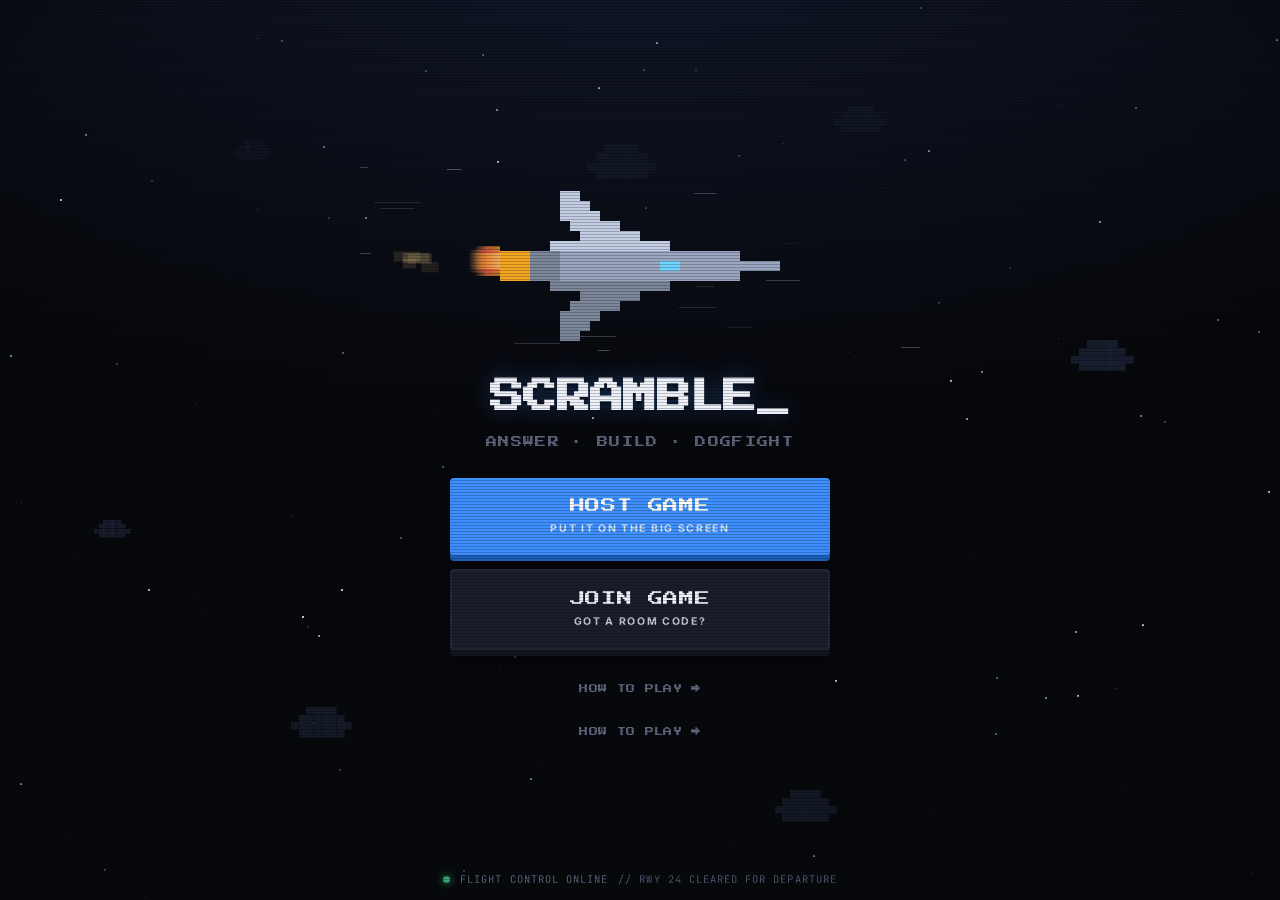
==== commit b14a22cf: "Testing ost settings" ====
--- a/static/index.html
+++ b/static/index.html
@@ -1 +1,144 @@
-<!doctype html><html lang="en"><meta name="viewport" content="width=device-width,initial-scale=1"><title>SCRAMBLE</title><link rel="stylesheet" href="/static/css/style.css"><header><a id="aircraft-logo" href="/" aria-label="Return to lobby">✈ <strong>SCRAMBLE</strong></a></header><main><h1>SCRAMBLE</h1><p>BUILD YOUR AIRCRAFT. FLY YOUR MISSION.</p><section class="panel"><button id="host">HOST GAME</button><a class="button" href="/rules">RULES</a><h2>JOIN GAME</h2><input id="code" aria-label="Room code" placeholder="ROOM CODE" maxlength="4"><input id="name" aria-label="Pilot name" placeholder="PILOT NAME" maxlength="14"><button id="join">JOIN ROOM</button><p id="status" role="status"></p></section></main><script src="/static/js/navigation.js"></script><script>document.getElementById('host').onclick=async()=>{try{let r=await fetch('/api/room',{method:'POST'});let j=await r.json();sessionStorage.setItem('scramble_host_code',j.code);location.assign('/host?code='+encodeURIComponent(j.code))}catch(e){document.getElementById('status').textContent='Unable to create room'}};document.getElementById('join').onclick=()=>{const code=document.getElementById('code').value.trim().toUpperCase(),name=document.getElementById('name').value.trim()||'PILOT';if(code.length!==4){document.getElementById('status').textContent='Enter a four-character room code';return}sessionStorage.setItem('scramble_player_name',name);sessionStorage.removeItem('scramble_player_pid');location.assign('/play?code='+encodeURIComponent(code))}</script></html>
+<!DOCTYPE html>
+<html lang="en">
+<head>
+<meta charset="utf-8">
+<meta name="viewport" content="width=device-width, initial-scale=1, viewport-fit=cover">
+<meta name="theme-color" content="#07080c">
+<title>SCRAMBLE</title>
+<link rel="preconnect" href="https://fonts.googleapis.com">
+<link rel="preconnect" href="https://fonts.gstatic.com" crossorigin>
+<link href="https://fonts.googleapis.com/css2?family=Press+Start+2P&family=Inter:wght@400;600;700;800;900&family=JetBrains+Mono:wght@500;700&display=swap" rel="stylesheet">
+<link rel="stylesheet" href="/static/css/style.css">
+</head>
+<body class="arcade">
+
+<canvas id="sky"></canvas>
+<div class="crt"></div>
+
+<div class="home">
+  <header class="home-head">
+    <canvas id="hero" class="hero"></canvas>
+    <h1 class="title">
+      <span class="t1">SCRAMBLE<span class="blink">_</span></span>
+    </h1>
+    <div class="subtitle">ANSWER · BUILD · DOGFIGHT</div>
+  </header>
+
+  <div class="home-panel" id="panelChoose">
+    <button class="arcade-btn big" id="btnHost">
+      <span class="ab-top">HOST GAME</span>
+      <span class="ab-sub">PUT IT ON THE BIG SCREEN</span>
+    </button>
+    <button class="arcade-btn big ghost" id="btnJoin">
+      <span class="ab-top">JOIN GAME</span>
+      <span class="ab-sub">GOT A ROOM CODE?</span>
+    </button>
+  </div>
+
+  <div class="home-panel" id="panelJoin" style="display:none">
+    <div class="code-label">ENTER ROOM CODE</div>
+    <input type="text" id="codeInput" class="code-input" maxlength="4"
+           autocomplete="off" autocapitalize="characters" spellcheck="false"
+           inputmode="text" placeholder="----">
+    <div class="code-err" id="codeErr"></div>
+    <button class="arcade-btn" id="btnGo">LOCK ON</button>
+    <button class="arcade-btn ghost sm" id="btnBack">BACK</button>
+  </div>
+
+  <a class="rules-link" href="/rules">HOW TO PLAY →</a>
+
+  <a class="rules-link" href="/rules">HOW TO PLAY →</a>
+
+  <footer class="home-foot">
+    <span class="status-light ok"></span> FLIGHT CONTROL ONLINE
+    <span class="ticker" id="ticker"></span>
+  </footer>
+</div>
+
+<script src="/static/js/skyfield.js"></script>
+<script src="/static/js/hero.js"></script>
+<script>
+const $ = id => document.getElementById(id);
+startSky(document.getElementById('sky'));
+startHero(document.getElementById('hero'));
+
+/* scrolling flight-control chatter along the bottom */
+const LINES = [
+  'RWY 24 CLEARED FOR DEPARTURE',
+  'MACH 2.04 — AFTERBURNER NOMINAL',
+  'BOGEY BEARING 270 · ANGELS 12',
+  'PARTS BAY PRESSURISED',
+  'FOX TWO · FOX TWO',
+  'TRIM CHECK OK · GEAR UP',
+  'WINGMAN SQUAWKING UNKNOWN',
+  'MERGE IN 3 · 2 · 1',
+];
+let ti = 0;
+function ticker() {
+  $('ticker').textContent = '// ' + LINES[ti % LINES.length];
+  ti++;
+  setTimeout(ticker, 2600);
+}
+ticker();
+
+/* ------------------------------------------------- host / join flow */
+$('btnHost').onclick = async () => {
+  $('btnHost').disabled = true;
+  $('btnHost').querySelector('.ab-top').textContent = 'SPINNING UP…';
+  try {
+    const res = await fetch('/api/room', { method: 'POST' });
+    const d = await res.json();
+    location.href = '/host?code=' + d.code;
+  } catch (e) {
+    $('btnHost').disabled = false;
+    $('btnHost').querySelector('.ab-top').textContent = 'HOST GAME';
+    $('codeErr').textContent = 'COULD NOT REACH FLIGHT CONTROL';
+  }
+};
+
+$('btnJoin').onclick = () => {
+  $('panelChoose').style.display = 'none';
+  $('panelJoin').style.display = 'flex';
+  $('codeInput').focus();
+};
+$('btnBack').onclick = () => {
+  $('panelJoin').style.display = 'none';
+  $('panelChoose').style.display = 'flex';
+  $('codeErr').textContent = '';
+};
+
+$('codeInput').addEventListener('input', e => {
+  e.target.value = e.target.value.toUpperCase().replace(/[^A-Z0-9]/g, '');
+  $('codeErr').textContent = '';
+});
+$('codeInput').addEventListener('keydown', e => {
+  if (e.key === 'Enter') $('btnGo').click();
+});
+
+$('btnGo').onclick = async () => {
+  const code = $('codeInput').value.trim().toUpperCase();
+  if (code.length !== 4) {
+    $('codeErr').textContent = 'FOUR CHARACTERS';
+    return;
+  }
+  $('btnGo').disabled = true;
+  try {
+    const res = await fetch('/api/room/' + code);
+    if (!res.ok) {
+      $('codeErr').textContent = 'NO SUCH ROOM';
+      $('btnGo').disabled = false;
+      return;
+    }
+    location.href = '/play?code=' + code;
+  } catch (e) {
+    $('codeErr').textContent = 'CONNECTION LOST';
+    $('btnGo').disabled = false;
+  }
+};
+
+// arriving from a QR code with the room already chosen
+const pre = new URLSearchParams(location.search).get('code');
+if (pre) location.replace('/play?code=' + pre.toUpperCase());
+</script>
+</body>
+</html>
--- a/static/css/style.css
+++ b/static/css/style.css
@@ -1 +1,1523 @@
-:root{font-family:system-ui,Arial,sans-serif;color:#e9f5ff;background:#071425}*{box-sizing:border-box}body{margin:0;min-height:100vh;background:radial-gradient(ellipse at 60% 0%,#15365a,#071425 70%)}header{display:flex;align-items:center;padding:15px 25px;border-bottom:1px solid #375273;gap:15px}#aircraft-logo{display:flex;align-items:center;gap:10px;min-height:52px;padding:8px 16px;border-radius:12px;color:#eafaff;text-decoration:none;cursor:pointer;border:1px solid transparent;touch-action:manipulation}#aircraft-logo:hover,#aircraft-logo:focus-visible{background:#244b6b;border-color:#6fbef5}#aircraft-logo:active{transform:scale(.97);background:#39658b}main{max-width:900px;margin:30px auto;padding:18px}h1{font-size:2.3rem;letter-spacing:.12em}h2{font-size:1.4rem}button,.button{display:inline-block;background:#2d8fcc;color:white;border:1px solid #6ec4fc;border-radius:9px;padding:12px 18px;cursor:pointer;font-size:1rem;margin:5px;min-height:44px;text-decoration:none}button:hover,.button:hover{background:#3ba6e8}button:active,.button:active{transform:scale(.98)}button:disabled{opacity:.45;cursor:default}input{background:#102941;border:1px solid #7794ad;color:white;border-radius:8px;padding:12px;font-size:1rem;max-width:100%}.panel{border:1px solid #345575;padding:20px;border-radius:14px;background:#10233c;margin:15px 0}.muted{color:#a6bbd1}#roster li{padding:8px 0}#status{color:#a4e0ff}dialog{background:#11263f;color:white;border:1px solid #88cfff;border-radius:13px;max-width:calc(100vw - 30px);padding:25px}dialog::backdrop{background:#020812bb}.danger{background:#9c3645;border-color:#df8b91}.hidden{display:none!important}@media(max-width:600px){main{margin:5px auto;padding:12px}header{padding:8px}h1{font-size:1.7rem}button{width:100%;margin:5px 0}}
+/* ===========================================================
+   MERGE CONFLICT AT MACH 2 — design system
+   =========================================================== */
+
+:root {
+  --bg:        #07080c;
+  --bg-2:      #0d0f16;
+  --surface:   #12151f;
+  --surface-2: #1a1e2b;
+  --line:      #242938;
+  --line-soft: #1b1f2c;
+
+  --text:      #eef1f8;
+  --text-dim:  #9aa3b8;
+  --text-mute: #5d667d;
+
+  --accent:    #3e8fff;
+  --danger:    #e5484d;
+  --warn:      #f5a524;
+  --good:      #30a46c;
+  --violet:    #8e4ec6;
+
+  --radius:    14px;
+  --radius-sm: 9px;
+  --radius-lg: 22px;
+
+  --shadow:    0 18px 50px rgba(0,0,0,.6);
+  --shadow-sm: 0 6px 18px rgba(0,0,0,.45);
+
+  --font: 'Inter', -apple-system, BlinkMacSystemFont, 'Segoe UI', Roboto, sans-serif;
+  --mono: 'JetBrains Mono', ui-monospace, 'SF Mono', Menlo, monospace;
+
+  --safe-b: env(safe-area-inset-bottom, 0px);
+  --safe-t: env(safe-area-inset-top, 0px);
+}
+
+* { box-sizing: border-box; -webkit-tap-highlight-color: transparent; }
+
+html, body {
+  margin: 0; padding: 0;
+  background: var(--bg);
+  color: var(--text);
+  font-family: var(--font);
+  overscroll-behavior: none;
+  -webkit-font-smoothing: antialiased;
+}
+
+body {
+  min-height: 100dvh;
+  touch-action: manipulation;
+  user-select: none;
+}
+
+/* ---------- type ---------- */
+.eyebrow {
+  font-size: 10px; letter-spacing: .22em; text-transform: uppercase;
+  color: var(--text-mute); font-weight: 650;
+}
+.mono { font-family: var(--mono); font-variant-numeric: tabular-nums; }
+
+h1,h2,h3 { margin: 0; font-weight: 750; letter-spacing: -.02em; }
+
+/* ---------- primitives ---------- */
+.card {
+  background: linear-gradient(170deg, var(--surface), var(--bg-2));
+  border: 1px solid var(--line);
+  border-radius: var(--radius);
+  box-shadow: var(--shadow-sm);
+}
+
+.btn {
+  appearance: none; border: 0; cursor: pointer;
+  font-family: var(--font); font-weight: 700; font-size: 15px;
+  letter-spacing: .02em;
+  padding: 16px 22px; border-radius: var(--radius);
+  background: var(--accent); color: #fff;
+  transition: transform .12s ease, filter .12s ease, opacity .12s;
+  width: 100%;
+}
+.btn:active { transform: scale(.975); filter: brightness(.9); }
+.btn[disabled] { opacity: .35; pointer-events: none; }
+.btn.ghost {
+  background: transparent; color: var(--text-dim);
+  border: 1px solid var(--line);
+}
+.btn.danger { background: var(--danger); }
+.btn.sm { padding: 11px 15px; font-size: 13px; }
+
+input[type=text] {
+  width: 100%; padding: 17px 18px;
+  background: var(--surface-2); border: 1px solid var(--line);
+  border-radius: var(--radius); color: var(--text);
+  font-family: var(--font); font-size: 17px; font-weight: 650;
+  letter-spacing: .08em; text-transform: uppercase; outline: none;
+  transition: border-color .15s;
+}
+input[type=text]:focus { border-color: var(--accent); }
+input::placeholder { color: var(--text-mute); letter-spacing: .04em; }
+
+/* ---------- screen system ---------- */
+.screen {
+  position: fixed; inset: 0;
+  display: none; flex-direction: column;
+  padding: calc(22px + var(--safe-t)) 20px calc(30px + var(--safe-b));
+  animation: screen-in .34s cubic-bezier(.22,1,.36,1);
+
+  /* taller screens (calibration, diagnostics, voting) must scroll */
+  overflow-y: auto;
+  -webkit-overflow-scrolling: touch;
+  overscroll-behavior: contain;
+}
+.screen.on { display: flex; }
+
+/* Hide the scrollbar but keep the scrolling. */
+.screen::-webkit-scrollbar { width: 0; height: 0; }
+.screen { scrollbar-width: none; }
+
+/* The game board is a fixed layout — it should never scroll. */
+.screen.game { overflow: hidden; }
+
+/* In a flex column, children shrink to fit by default, so the container never
+   overflows and scrolling never engages. Pin their heights instead. */
+.screen:not(.game) > * { flex-shrink: 0; }
+@keyframes screen-in {
+  from { opacity: 0; transform: translateY(14px); }
+  to   { opacity: 1; transform: none; }
+}
+
+/* ===========================================================
+   INCOMING CALL
+   =========================================================== */
+.call {
+  background: radial-gradient(130% 90% at 50% 0%, #161a26 0%, #07080c 62%);
+  justify-content: space-between; align-items: center; text-align: center;
+  overflow: hidden;   /* the call screen is fixed by design */
+}
+.call-top { margin-top: 10%; display: flex; flex-direction: column; align-items: center; }
+.call-label { font-size: 13px; color: var(--text-mute); letter-spacing: .3em; text-transform: uppercase; }
+.call-name { font-size: 29px; font-weight: 800; margin-top: 10px; letter-spacing: -.01em; }
+.call-sub { font-size: 14px; color: var(--text-dim); margin-top: 7px; }
+
+.avatar-ring {
+  position: relative; margin-top: 36px;
+  width: 186px; height: 186px; border-radius: 50%;
+  display: grid; place-items: center;
+  background: var(--surface-2);
+  border: 1px solid var(--line);
+}
+.avatar-ring::before, .avatar-ring::after {
+  content: ''; position: absolute; inset: -1px; border-radius: 50%;
+  border: 2px solid var(--accent); opacity: 0;
+  animation: ring 2.4s ease-out infinite;
+}
+.avatar-ring::after { animation-delay: 1.2s; }
+@keyframes ring {
+  0%   { opacity: .55; transform: scale(1); }
+  100% { opacity: 0;   transform: scale(1.45); }
+}
+.avatar-ring svg { width: 128px; height: 128px; }
+
+.call-actions {
+  display: flex; gap: 70px; margin-bottom: 26px;
+}
+.call-btn {
+  width: 76px; height: 76px; border-radius: 50%; border: 0;
+  display: grid; place-items: center; cursor: pointer;
+  box-shadow: var(--shadow);
+}
+.call-btn svg { width: 32px; height: 32px; fill: #fff; }
+.call-btn.answer { background: var(--good); animation: bob 1.5s ease-in-out infinite; }
+.call-btn.decline { background: var(--danger); transform: rotate(135deg); }
+@keyframes bob {
+  0%,100% { transform: translateY(0); }
+  50%     { transform: translateY(-9px); }
+}
+.call-hint { font-size: 12px; color: var(--text-mute); margin-bottom: 8px; letter-spacing: .1em; }
+
+/* ===========================================================
+   ROLE REVEAL
+   =========================================================== */
+.role {
+  justify-content: center; justify-content: safe center;
+  text-align: center; gap: 0;
+}
+.role-badge {
+  align-self: center; padding: 7px 15px; border-radius: 100px;
+  font-size: 10px; font-weight: 800; letter-spacing: .24em;
+  text-transform: uppercase; margin-bottom: 20px;
+}
+.role-name {
+  font-size: 38px; font-weight: 850; letter-spacing: -.03em; line-height: 1;
+}
+.role-tagline {
+  font-size: 15px; color: var(--text-dim); margin-top: 13px; font-style: italic;
+}
+.role-goal {
+  margin-top: 30px; padding: 20px; text-align: left;
+  font-size: 14.5px; line-height: 1.62; color: var(--text-dim);
+}
+.role-goal b { color: var(--text); font-weight: 700; }
+.role-knows {
+  margin-top: 15px; padding: 15px 18px; text-align: left;
+  border-left: 3px solid var(--warn); background: rgba(245,165,36,.07);
+  border-radius: 0 var(--radius-sm) var(--radius-sm) 0;
+}
+.role-knows .k-label { font-size: 10px; letter-spacing: .2em; color: var(--warn); font-weight: 800; }
+.role-knows .k-name { font-size: 21px; font-weight: 800; margin-top: 4px; }
+
+/* ===========================================================
+   GAME HUD
+   =========================================================== */
+.game { padding: 0; }
+
+.hud {
+  display: flex; align-items: center; gap: 12px;
+  padding: calc(11px + var(--safe-t)) 15px 11px;
+  border-bottom: 1px solid var(--line-soft);
+  background: var(--bg-2);
+}
+.hud-cell { display: flex; flex-direction: column; gap: 2px; }
+.hud-cell .v { font-size: 17px; font-weight: 800; font-family: var(--mono); line-height: 1; }
+.hud-cell .k { font-size: 8.5px; letter-spacing: .16em; color: var(--text-mute); font-weight: 700; }
+.hud-spacer { flex: 1; }
+
+.power-timer {
+  position: relative; width: 38px; height: 38px;
+}
+.power-timer svg { transform: rotate(-90deg); }
+.power-timer .track { stroke: var(--line); }
+.power-timer .fill { stroke: var(--accent); transition: stroke-dashoffset .25s linear; }
+.power-timer .num {
+  position: absolute; inset: 0; display: grid; place-items: center;
+  font-size: 12px; font-weight: 800; font-family: var(--mono);
+}
+
+/* board */
+.board-wrap {
+  flex: 1; display: grid; place-items: center; position: relative;
+  padding: 12px 0;
+}
+#board {
+  display: block;
+  border-radius: 10px;
+  background: #090b11;
+  box-shadow: 0 0 0 1px var(--line), inset 0 0 70px rgba(0,0,0,.7);
+}
+
+.next-chip {
+  position: absolute; top: 16px; right: 14px;
+  padding: 8px 10px; border-radius: var(--radius-sm);
+  background: rgba(18,21,31,.9); border: 1px solid var(--line);
+  display: flex; flex-direction: column; align-items: center; gap: 5px;
+}
+.next-chip .k { font-size: 8px; letter-spacing: .18em; color: var(--text-mute); font-weight: 700; }
+
+/* active power card */
+.power-card {
+  position: absolute; left: 50%; top: 50%;
+  transform: translate(-50%,-50%) scale(.82);
+  width: 270px; padding: 24px; text-align: center;
+  background: linear-gradient(165deg, var(--surface-2), var(--surface));
+  border: 1px solid var(--line); border-radius: var(--radius-lg);
+  box-shadow: var(--shadow); opacity: 0; pointer-events: none;
+  transition: opacity .28s, transform .28s cubic-bezier(.22,1,.36,1);
+  z-index: 40;
+}
+.power-card.show { opacity: 1; transform: translate(-50%,-50%) scale(1); }
+.power-card .pc-kind {
+  font-size: 9.5px; letter-spacing: .26em; font-weight: 800; text-transform: uppercase;
+}
+.power-card .pc-name { font-size: 25px; font-weight: 850; margin: 11px 0 9px; letter-spacing: -.02em; }
+.power-card .pc-desc { font-size: 13.5px; color: var(--text-dim); line-height: 1.55; }
+.power-card .pc-icon { font-size: 40px; margin-bottom: 6px; }
+
+.power-strip {
+  display: flex; align-items: center; gap: 9px;
+  padding: 9px 15px; border-top: 1px solid var(--line-soft);
+  background: var(--bg-2); min-height: 44px;
+}
+.power-strip .ps-dot { width: 7px; height: 7px; border-radius: 50%; background: var(--text-mute); }
+.power-strip .ps-name { font-size: 12.5px; font-weight: 750; letter-spacing: .04em; }
+.power-strip .ps-timer { margin-left: auto; font-family: var(--mono); font-size: 12px; color: var(--text-dim); }
+
+/* ---------- avatar picker ---------- */
+.av-grid {
+  display: grid; grid-template-columns: repeat(5, 1fr); gap: 8px;
+}
+.av-cell {
+  aspect-ratio: 1; border-radius: var(--radius-sm);
+  background: var(--surface); border: 2px solid var(--line);
+  display: grid; place-items: center; cursor: pointer; padding: 5px;
+  transition: transform .12s, border-color .15s, background .15s;
+}
+.av-cell svg { width: 100%; height: 100%; display: block; }
+.av-cell:active { transform: scale(.93); }
+.av-cell.sel { border-color: var(--accent); background: rgba(62,143,255,.12); }
+.av-name {
+  text-align: center; font-size: 10.5px; letter-spacing: .16em;
+  color: var(--text-mute); font-weight: 750; margin-top: 9px;
+}
+
+/* ---------- "who dumped on you" counter ---------- */
+.dumpers {
+  display: flex; gap: 7px; padding: 8px 14px 4px;
+  overflow-x: auto; background: var(--bg-2);
+  scrollbar-width: none;
+}
+.dumpers::-webkit-scrollbar { display: none; }
+.dumpers:empty { display: none; }
+.dmp {
+  display: flex; align-items: center; gap: 6px; flex: none;
+  padding: 5px 10px 5px 5px; border-radius: 100px;
+  background: var(--surface); border: 1px solid var(--line);
+  transition: border-color .2s, background .2s;
+}
+.dmp.hot { border-color: rgba(229,72,77,.6); background: rgba(229,72,77,.11); }
+.dmp svg { width: 22px; height: 22px; border-radius: 5px; display: block; }
+.dmp .d-n { font-size: 10.5px; font-weight: 750; letter-spacing: .06em; color: var(--text-dim); }
+.dmp .d-c {
+  font-family: var(--mono); font-size: 14px; font-weight: 800; color: var(--text);
+  min-width: 11px; text-align: center;
+}
+.dmp.hot .d-c { color: #ff9ea1; }
+
+/* ---------- intermission tally ---------- */
+.tally {
+  width: 100%; max-width: 340px; margin-top: 20px;
+  display: flex; flex-direction: column; gap: 7px;
+}
+.tally-row {
+  display: flex; align-items: center; gap: 11px;
+  padding: 11px 15px; border-radius: var(--radius-sm);
+  background: var(--surface); border: 1px solid var(--line);
+  animation: screen-in .3s ease both;
+}
+.tally-row svg { width: 28px; height: 28px; border-radius: 6px; flex: none; }
+.tally-row .t-n { font-size: 14.5px; font-weight: 750; }
+.tally-row .t-bar {
+  margin-left: auto; display: flex; align-items: center; gap: 9px;
+}
+.tally-row .t-fill {
+  height: 7px; border-radius: 4px; background: var(--danger); min-width: 3px;
+  transition: width .5s cubic-bezier(.22,1,.36,1);
+}
+.tally-row .t-c {
+  font-family: var(--mono); font-size: 16px; font-weight: 800; min-width: 20px;
+  text-align: right;
+}
+.tally-row.me { border-color: var(--accent); background: rgba(62,143,255,.09); }
+
+/* ===========================================================
+   QUIZ MODE
+   =========================================================== */
+.screen.quiz { padding: 0; overflow: hidden; }
+
+.tsel {
+  width: 100%; padding: 12px 13px; border-radius: var(--radius-sm);
+  background: var(--surface-2); border: 1px solid var(--line);
+  color: var(--text); font-family: var(--font); font-size: 14px;
+  font-weight: 650; outline: none; appearance: none;
+}
+.tsel:focus { border-color: var(--accent); }
+
+/* live jet strip above the question */
+.jetstrip {
+  display: flex; align-items: center; gap: 12px;
+  padding: 9px 15px; background: var(--bg-2);
+  border-bottom: 1px solid var(--line-soft); flex: none;
+}
+.js-jet { flex: none; width: 40px; display: grid; place-items: center; }
+.js-jet svg { display: block; }
+.js-slots { display: flex; gap: 6px; flex: 1; }
+.js-pip {
+  flex: 1; height: 34px; border-radius: 7px;
+  background: var(--surface); border: 1px solid var(--line);
+  border-bottom-width: 3px;
+  display: grid; place-items: center;
+  transition: border-color .25s, background .25s, transform .2s;
+}
+.js-pip svg { opacity: .9; }
+.js-pip.empty { opacity: .3; }
+.js-pip.pulse { animation: pip-pop .5s cubic-bezier(.22,1,.36,1); }
+@keyframes pip-pop {
+  0% { transform: scale(1); } 45% { transform: scale(1.22); } 100% { transform: scale(1); }
+}
+.js-side { flex: none; text-align: right; }
+.js-rating { font-size: 17px; font-weight: 850; line-height: 1; }
+.js-k { font-size: 7.5px; letter-spacing: .16em; color: var(--text-mute); font-weight: 750; margin-top: 2px; }
+.js-crates { font-size: 10px; color: var(--warn); font-weight: 800; margin-top: 3px; min-height: 12px; }
+
+.q-wrap {
+  flex: 1; display: flex; flex-direction: column;
+  padding: 13px 14px 6px; position: relative; min-height: 0;
+}
+
+.q-meta {
+  display: flex; align-items: center; gap: 9px; min-height: 19px;
+  font-size: 10px; letter-spacing: .14em; font-weight: 750;
+}
+.q-heat { color: var(--danger); }
+.q-from { color: var(--text-mute); }
+.q-mult { margin-left: auto; color: var(--warn); font-family: var(--mono); font-size: 12px; }
+
+.q-timer {
+  height: 4px; border-radius: 3px; background: var(--surface-2);
+  margin: 9px 0 14px; overflow: hidden;
+}
+.q-timer-fill {
+  height: 100%; width: 100%; border-radius: 3px;
+  background: var(--accent); transition: width .2s linear, background .3s;
+}
+.q-timer-fill.warn { background: var(--warn); }
+.q-timer-fill.crit { background: var(--danger); }
+
+.q-text {
+  font-size: 19px; font-weight: 700; line-height: 1.38;
+  letter-spacing: -.01em; margin-bottom: 14px;
+  display: flex; align-items: center; min-height: 68px;
+}
+
+.q-grid {
+  display: grid; grid-template-columns: 1fr 1fr; grid-template-rows: 1fr 1fr;
+  gap: 10px; flex: 1; min-height: 0;
+}
+.q-opt {
+  position: relative; border-radius: var(--radius);
+  background: var(--surface); border: 2px solid var(--line);
+  padding: 13px 13px 13px 12px; cursor: pointer;
+  display: flex; flex-direction: column; gap: 7px; justify-content: center;
+  transition: transform .13s cubic-bezier(.22,1,.36,1),
+              border-color .13s, background .13s;
+  overflow: hidden;
+}
+.q-key {
+  font-family: var(--mono); font-size: 10.5px; font-weight: 800;
+  color: var(--text-mute); letter-spacing: .14em;
+}
+.q-label {
+  font-size: 14px; font-weight: 650; line-height: 1.34; color: var(--text);
+}
+/* aimed at by tilt */
+.q-opt.aim {
+  border-color: var(--accent); background: rgba(62,143,255,.13);
+  transform: scale(1.035);
+}
+.q-opt.aim .q-key { color: var(--accent); }
+/* locking in: a ring fills as you hold */
+.q-opt.locking::after {
+  content: ''; position: absolute; left: 0; bottom: 0; height: 3px;
+  background: var(--accent); width: 100%;
+  animation: lock-fill .55s linear forwards;
+}
+@keyframes lock-fill { from { width: 0; } to { width: 100%; } }
+
+.q-opt.right { border-color: var(--good); background: rgba(48,163,108,.17); }
+.q-opt.wrong { border-color: var(--danger); background: rgba(229,72,77,.15); }
+.q-opt.dimmed { opacity: .32; }
+.q-opt.burned { opacity: .18; pointer-events: none; }
+
+.q-hint {
+  text-align: center; font-size: 9.5px; letter-spacing: .18em;
+  color: var(--text-mute); font-weight: 750; padding: 9px 0 3px;
+}
+
+.q-flash {
+  position: absolute; inset: 0; pointer-events: none; z-index: 20;
+  display: flex; align-items: center; justify-content: center;
+  font-size: 44px; font-weight: 850; letter-spacing: -.02em;
+  opacity: 0; transform: scale(.8);
+}
+.q-flash.on {
+  animation: q-pop .85s cubic-bezier(.22,1,.36,1);
+}
+@keyframes q-pop {
+  0%   { opacity: 0; transform: scale(.75); }
+  25%  { opacity: 1; transform: scale(1.06); }
+  70%  { opacity: 1; transform: scale(1); }
+  100% { opacity: 0; transform: scale(1.1); }
+}
+
+/* audit result card */
+.audit-card {
+  position: absolute; left: 14px; right: 14px; top: 50%;
+  transform: translateY(-50%) scale(.9); z-index: 40;
+  padding: 22px; border-radius: var(--radius-lg);
+  background: linear-gradient(165deg, var(--surface-2), var(--surface));
+  border: 1px solid var(--violet); box-shadow: var(--shadow);
+  opacity: 0; pointer-events: none; transition: opacity .3s, transform .3s;
+}
+.audit-card.show { opacity: 1; transform: translateY(-50%) scale(1); }
+.audit-card .a-k { font-size: 9.5px; letter-spacing: .24em; color: var(--violet); font-weight: 800; }
+.audit-card .a-v { font-size: 23px; font-weight: 850; margin: 9px 0; }
+.audit-card .a-d { font-size: 13px; color: var(--text-dim); line-height: 1.55; }
+
+/* ===========================================================
+   HANGAR + DOGFIGHT
+   =========================================================== */
+.loadout {
+  width: 100%; max-width: 330px; margin-top: 16px;
+  display: flex; flex-direction: column; gap: 7px;
+}
+.lo-row {
+  display: flex; align-items: center; gap: 11px;
+  padding: 9px 13px; border-radius: var(--radius-sm);
+  background: var(--surface); border: 1px solid var(--line);
+  border-left-width: 3px;
+}
+.lo-row svg { flex: none; }
+.lo-slot { font-size: 9px; letter-spacing: .17em; color: var(--text-mute); font-weight: 750; }
+.lo-name { font-size: 13.5px; font-weight: 750; }
+.lo-tier {
+  margin-left: auto; font-size: 9px; letter-spacing: .15em; font-weight: 800;
+}
+.lo-row.empty { opacity: .45; }
+
+/* part-earned popup */
+.part-pop {
+  position: fixed; left: 50%; bottom: 22%; transform: translate(-50%, 18px);
+  z-index: 95; padding: 15px 20px; border-radius: var(--radius);
+  background: linear-gradient(165deg, var(--surface-2), var(--surface));
+  border: 2px solid var(--line); box-shadow: var(--shadow);
+  display: flex; align-items: center; gap: 13px;
+  opacity: 0; pointer-events: none; transition: opacity .3s, transform .3s;
+}
+.part-pop.show { opacity: 1; transform: translate(-50%, 0); }
+.part-pop .pp-k { font-size: 9px; letter-spacing: .2em; font-weight: 800; }
+.part-pop .pp-n { font-size: 16px; font-weight: 800; margin-top: 3px; }
+.part-pop .pp-t { font-size: 9.5px; letter-spacing: .15em; font-weight: 750; margin-top: 2px; }
+
+.screen.fight { padding: 0; overflow: hidden; }
+.f-top {
+  display: flex; align-items: center; gap: 14px;
+  padding: calc(11px + var(--safe-t)) 16px 9px;
+  background: var(--bg-2); border-bottom: 1px solid var(--line-soft);
+}
+.f-stat { display: flex; flex-direction: column; gap: 2px; }
+.f-stat .v { font-size: 19px; font-weight: 850; font-family: var(--mono); line-height: 1; }
+.f-stat .k { font-size: 8.5px; letter-spacing: .16em; color: var(--text-mute); font-weight: 700; }
+.f-spacer { flex: 1; }
+
+.hp-bar {
+  position: relative; height: 22px; margin: 0; background: var(--surface);
+  border-bottom: 1px solid var(--line-soft); overflow: hidden;
+}
+.hp-fill {
+  height: 100%; width: 100%; background: var(--good);
+  transition: width .18s linear, background .3s;
+}
+.hp-fill.warn { background: var(--warn); }
+.hp-fill.crit { background: var(--danger); }
+.hp-text {
+  position: absolute; inset: 0; display: grid; place-items: center;
+  font-family: var(--mono); font-size: 11px; font-weight: 800;
+  color: #fff; text-shadow: 0 1px 3px rgba(0,0,0,.65);
+}
+
+.f-body { flex: 1; display: flex; flex-direction: column; padding: 16px 16px 8px; gap: 14px; min-height: 0; }
+
+/* artificial horizon */
+.horizon {
+  position: relative; flex: 1; min-height: 130px; border-radius: var(--radius);
+  overflow: hidden; background: #0a0d14; border: 1px solid var(--line);
+}
+.hz-sky {
+  position: absolute; left: -60%; right: -60%; top: -60%; bottom: -60%;
+  background: linear-gradient(to bottom,
+    #16233b 0%, #16233b 49.6%, #3e8fff 49.6%, #3e8fff 50.4%,
+    #1b1510 50.4%, #1b1510 100%);
+  transform-origin: 50% 50%;
+  transition: transform .09s linear;
+}
+.hz-jet {
+  position: absolute; left: 50%; top: 50%; transform: translate(-50%,-50%);
+  display: grid; place-items: center;
+}
+.hz-wing { width: 86px; height: 3px; background: var(--warn); border-radius: 2px; }
+.hz-dot {
+  position: absolute; width: 9px; height: 9px; border-radius: 50%;
+  background: var(--warn);
+}
+.hz-label {
+  position: absolute; top: 9px; font-size: 8.5px; letter-spacing: .17em;
+  color: rgba(255,255,255,.35); font-weight: 750;
+}
+.hz-label.hz-l { left: 10px; }
+.hz-label.hz-r { right: 10px; }
+
+/* throttle */
+.throttle {
+  position: relative; height: 32px; border-radius: 100px;
+  background: var(--surface); border: 1px solid var(--line); overflow: hidden;
+  display: flex; align-items: center; flex: none;
+}
+.th-fill {
+  position: absolute; left: 0; top: 0; bottom: 0; width: 50%;
+  background: linear-gradient(90deg, rgba(62,143,255,.35), rgba(62,143,255,.6));
+  transition: width .1s linear;
+}
+.th-k {
+  position: relative; font-size: 9px; letter-spacing: .18em;
+  color: var(--text-dim); font-weight: 750; margin-left: 14px;
+}
+.th-v { position: relative; margin-left: auto; margin-right: 14px; font-size: 12px; font-weight: 800; }
+
+.f-status { min-height: 18px; text-align: center; font-size: 11.5px;
+  letter-spacing: .1em; font-weight: 750; color: var(--danger); }
+
+.f-controls {
+  display: grid; grid-template-columns: 1fr 1fr; gap: 10px;
+  padding: 10px 14px calc(14px + var(--safe-b));
+  background: var(--bg-2); border-top: 1px solid var(--line-soft);
+}
+.f-btn {
+  padding: 20px 10px; border-radius: var(--radius);
+  display: flex; flex-direction: column; align-items: center; gap: 4px;
+  border: 2px solid var(--line); background: var(--surface-2);
+  transition: transform .08s, background .1s, border-color .1s;
+  user-select: none;
+}
+.f-btn .fb-main { font-size: 16px; font-weight: 850; letter-spacing: .06em; }
+.f-btn .fb-sub { font-size: 9px; letter-spacing: .14em; color: var(--text-mute); font-weight: 700; }
+.f-btn.guns.on {
+  background: rgba(245,165,36,.2); border-color: var(--warn); transform: scale(.97);
+}
+.f-btn.guns.on .fb-main { color: var(--warn); }
+.f-btn.msl { background: rgba(229,72,77,.1); border-color: rgba(229,72,77,.4); }
+.f-btn.msl .fb-main { color: #ff9ea1; }
+.f-btn.msl:active { transform: scale(.96); }
+.f-btn.dis { opacity: .3; }
+
+.f-dead {
+  position: absolute; inset: 0; z-index: 60; display: none;
+  flex-direction: column; align-items: center; justify-content: center;
+  background: rgba(7,8,12,.88); backdrop-filter: blur(5px);
+}
+.f-dead.on { display: flex; }
+.f-dead .fd-title { font-size: 34px; font-weight: 850; color: var(--danger); letter-spacing: -.02em; }
+.f-dead .fd-sub { font-size: 14px; color: var(--text-dim); margin-top: 9px; }
+
+/* ---------- live tilt meter ---------- */
+.tiltbar {
+  position: relative; height: 34px; margin: 0 14px 2px;
+  border-radius: 100px; background: var(--surface);
+  border: 1px solid var(--line); overflow: hidden;
+  display: flex; align-items: center;
+}
+.tb-zone {
+  position: absolute; left: 50%; top: 0; bottom: 0;
+  width: 17%; transform: translateX(-50%);
+  background: rgba(255,255,255,.055);
+  border-left: 1px solid var(--line); border-right: 1px solid var(--line);
+}
+.tb-needle {
+  position: absolute; left: 50%; top: 4px; bottom: 4px; width: 5px;
+  border-radius: 3px; background: var(--accent);
+  transform: translateX(-50%);
+  transition: background .15s;
+  box-shadow: 0 0 12px rgba(62,143,255,.55);
+}
+.tb-needle.active { background: var(--good); box-shadow: 0 0 14px rgba(48,163,108,.6); }
+.tb-needle.dead   { background: var(--text-mute); box-shadow: none; }
+.tb-label {
+  position: absolute; top: 50%; transform: translateY(-50%);
+  font-size: 9px; letter-spacing: .18em; font-weight: 750; color: var(--text-mute);
+}
+.tb-label.tb-l { left: 13px; }
+.tb-label.tb-r { right: 13px; }
+
+.motion-warn {
+  display: none; margin: 6px 14px 0; padding: 11px 15px;
+  border-radius: var(--radius-sm); text-align: center;
+  background: rgba(245,165,36,.12); border: 1px solid rgba(245,165,36,.45);
+  color: #ffd48a; font-size: 12px; font-weight: 750; letter-spacing: .08em;
+}
+.motion-warn.on { display: block; }
+
+/* iOS Shake-to-Undo warning (shown on the calibration screen) */
+.ios-tip {
+  display: none; margin-top: 20px; padding: 15px 17px;
+  border-radius: var(--radius-sm); text-align: left;
+  background: rgba(245,165,36,.1); border: 1px solid rgba(245,165,36,.4);
+}
+.ios-tip .it-head {
+  font-size: 12.5px; font-weight: 800; color: #ffd48a; letter-spacing: .04em;
+}
+.ios-tip .it-body {
+  font-size: 12.5px; color: var(--text-dim); line-height: 1.6; margin-top: 7px;
+}
+.ios-tip .it-body b { color: var(--text); }
+
+.diag {
+  display: none; margin: 12px 0 0; padding: 14px;
+  background: #06070a; border: 1px solid var(--line);
+  border-radius: var(--radius-sm);
+  font-family: var(--mono); font-size: 11px; line-height: 1.75;
+  color: var(--text-dim); white-space: pre-wrap; word-break: break-word;
+  user-select: text; -webkit-user-select: text;
+}
+.diag.on { display: block; }
+.diag { max-height: 60vh; overflow-y: auto; -webkit-overflow-scrolling: touch; }
+.diag .ok { color: #7ee2b0; }
+.diag .no { color: #ff9ea1; }
+
+/* ---------- final 10 seconds of a round ---------- */
+.final-warn {
+  position: fixed; inset: 0; z-index: 95;
+  pointer-events: none; opacity: 0;
+  border: 3px solid rgba(229, 72, 77, .75);
+  box-shadow: inset 0 0 55px 6px rgba(229, 72, 77, .34);
+  transition: opacity .35s ease;
+}
+.final-warn.on {
+  opacity: 1;
+  animation: final-pulse 1s ease-in-out infinite;
+}
+@keyframes final-pulse {
+  0%, 100% { opacity: .32; }
+  50%      { opacity: .95; }
+}
+@media (prefers-reduced-motion: reduce) {
+  .final-warn.on { animation: none; opacity: .6; }
+}
+
+/* controls */
+.controls {
+  display: grid; grid-template-columns: 1fr 1fr; gap: 9px;
+  padding: 11px 14px calc(13px + var(--safe-b));
+  background: var(--bg-2); border-top: 1px solid var(--line-soft);
+}
+.ctl {
+  padding: 15px 10px; border-radius: var(--radius);
+  background: var(--surface-2); border: 1px solid var(--line);
+  display: flex; flex-direction: column; align-items: center; gap: 4px;
+  cursor: pointer; transition: transform .1s, background .15s;
+}
+.ctl:active { transform: scale(.96); background: var(--surface); }
+.ctl .c-main { font-size: 13.5px; font-weight: 800; letter-spacing: .05em; }
+.ctl .c-sub { font-size: 9.5px; color: var(--text-mute); letter-spacing: .1em; font-weight: 650; }
+.ctl.pass { background: rgba(62,143,255,.1); border-color: rgba(62,143,255,.35); }
+.ctl.pass .c-main { color: var(--accent); }
+.ctl.trace { background: rgba(142,78,198,.1); border-color: rgba(142,78,198,.35); }
+.ctl.trace .c-main { color: var(--violet); }
+
+/* aim overlay */
+.aim {
+  position: absolute; inset: 0; z-index: 50;
+  background: rgba(7,8,12,.93); backdrop-filter: blur(7px);
+  display: none; flex-direction: column; align-items: center; justify-content: center;
+  padding: 24px; text-align: center;
+}
+.aim.on { display: flex; }
+.aim-title { font-size: 11px; letter-spacing: .24em; color: var(--text-mute); font-weight: 750; }
+.aim-name {
+  font-size: 40px; font-weight: 850; margin: 14px 0; letter-spacing: -.03em;
+  color: var(--accent); min-height: 46px;
+}
+.aim-ring {
+  width: 190px; height: 190px; border-radius: 50%;
+  border: 1px solid var(--line); position: relative; margin: 10px 0 22px;
+}
+.aim-needle {
+  position: absolute; left: 50%; top: 50%; width: 2px; height: 78px;
+  background: linear-gradient(to top, transparent, var(--accent));
+  transform-origin: 50% 100%; transform: translate(-50%,-100%);
+}
+.aim-seat {
+  position: absolute; width: 42px; height: 42px; border-radius: 50%;
+  background: var(--surface-2); border: 1px solid var(--line);
+  display: grid; place-items: center; font-size: 9.5px; font-weight: 800;
+  transform: translate(-50%,-50%); transition: all .18s;
+}
+.aim-seat.hot { background: var(--accent); border-color: var(--accent); color: #fff; transform: translate(-50%,-50%) scale(1.16); }
+.aim-list { display: flex; flex-wrap: wrap; gap: 8px; justify-content: center; }
+.aim-list .chip {
+  padding: 11px 15px; border-radius: 100px; font-size: 13px; font-weight: 750;
+  background: var(--surface-2); border: 1px solid var(--line); cursor: pointer;
+}
+
+/* toast */
+.toasts {
+  position: fixed; left: 0; right: 0; top: calc(64px + var(--safe-t));
+  display: flex; flex-direction: column; align-items: center; gap: 7px;
+  pointer-events: none; z-index: 90;
+}
+.toast {
+  padding: 11px 17px; border-radius: 100px; font-size: 13px; font-weight: 750;
+  background: var(--surface-2); border: 1px solid var(--line);
+  box-shadow: var(--shadow-sm); animation: toast-in .3s cubic-bezier(.22,1,.36,1);
+  letter-spacing: .03em;
+}
+.toast.good { border-color: rgba(48,163,108,.5); color: #7ee2b0; }
+.toast.bad  { border-color: rgba(229,72,77,.5);  color: #ff9ea1; }
+.toast.warn { border-color: rgba(245,165,36,.5); color: #ffd48a; }
+@keyframes toast-in { from { opacity:0; transform: translateY(-11px);} to {opacity:1;transform:none;} }
+
+/* incoming piece flash */
+.incoming-flash {
+  position: absolute; inset: 0; pointer-events: none; z-index: 30;
+  background: radial-gradient(60% 40% at 50% 0%, rgba(229,72,77,.42), transparent 72%);
+  opacity: 0; transition: opacity .35s;
+}
+.incoming-flash.on { opacity: 1; }
+
+/* ===========================================================
+   CONSENT
+   =========================================================== */
+/* `safe center` keeps the content centred when it fits, but stops centring
+   once it overflows — otherwise the top is clipped and unreachable. */
+.consent { justify-content: center; justify-content: safe center; }
+.consent-icon {
+  width: 60px; height: 60px; border-radius: var(--radius);
+  background: var(--surface-2); border: 1px solid var(--line);
+  display: grid; place-items: center; margin-bottom: 22px; font-size: 27px;
+}
+.consent h2 { font-size: 26px; letter-spacing: -.02em; }
+.consent p { font-size: 14.5px; line-height: 1.62; color: var(--text-dim); margin: 13px 0 0; }
+.consent ul { margin: 18px 0 0; padding: 0; list-style: none; display: flex; flex-direction: column; gap: 11px; }
+.consent li {
+  display: flex; gap: 12px; align-items: flex-start;
+  font-size: 13.5px; color: var(--text-dim); line-height: 1.5;
+}
+.consent li .dot {
+  width: 5px; height: 5px; border-radius: 50%; background: var(--accent);
+  margin-top: 7px; flex: none;
+}
+.consent .fine { font-size: 11.5px; color: var(--text-mute); margin-top: 20px; line-height: 1.55; }
+
+/* ===========================================================
+   VOTE
+   =========================================================== */
+.vote { justify-content: flex-start; }
+.vote h2 { font-size: 27px; margin-top: 6px; }
+.vote-sub { font-size: 14px; color: var(--text-dim); margin: 9px 0 22px; }
+/* The whole vote screen scrolls, so this list doesn't need its own scroller. */
+.vote-grid { display: flex; flex-direction: column; gap: 9px; }
+.vote-row {
+  padding: 17px 19px; border-radius: var(--radius);
+  background: var(--surface); border: 1px solid var(--line);
+  display: flex; align-items: center; gap: 13px; cursor: pointer;
+  transition: all .15s;
+}
+.vote-row:active { transform: scale(.985); }
+.vote-row.sel { border-color: var(--danger); background: rgba(229,72,77,.11); }
+.vote-row svg { width: 38px; height: 38px; border-radius: 8px; flex: none; }
+.vote-row.sel svg { box-shadow: 0 0 0 2px var(--danger); }
+.vote-row .vr-name { font-size: 16.5px; font-weight: 750; }
+.vote-row .vr-meta { margin-left: auto; font-size: 12px; color: var(--text-mute); font-family: var(--mono); }
+
+/* ===========================================================
+   LOBBY / WAIT
+   =========================================================== */
+.wait {
+  justify-content: center; justify-content: safe center;
+  align-items: center; text-align: center;
+}
+.wait h2 { font-size: 25px; }
+.wait p { color: var(--text-dim); font-size: 14.5px; margin-top: 11px; line-height: 1.6; }
+.pulse-dot {
+  width: 9px; height: 9px; border-radius: 50%; background: var(--accent);
+  margin-bottom: 20px; animation: pulse 1.5s ease-in-out infinite;
+}
+@keyframes pulse { 0%,100%{opacity:.3;transform:scale(.85);} 50%{opacity:1;transform:scale(1.15);} }
+
+.logo-mark { display: flex; align-items: center; gap: 11px; margin-bottom: 26px; }
+.logo-mark svg { width: 34px; height: 34px; }
+.logo-mark .lm-text { font-size: 19px; font-weight: 850; letter-spacing: .14em; }
+
+/* ===========================================================
+   HOST DISPLAY (laptop / projector)
+   =========================================================== */
+.host {
+  min-height: 100dvh; display: flex; flex-direction: column;
+  padding: 44px 54px;
+  background: radial-gradient(120% 80% at 50% -10%, #141826 0%, #07080c 60%);
+}
+.host-head { display: flex; align-items: center; justify-content: space-between; }
+.host-logo { display: flex; align-items: center; gap: 16px; }
+.host-logo svg { width: 52px; height: 52px; }
+.host-logo .hl-title { font-size: 31px; font-weight: 850; letter-spacing: .17em; }
+.host-logo .hl-sub { font-size: 12px; color: var(--text-mute); letter-spacing: .25em; margin-top: 3px; }
+
+.host-phase {
+  padding: 11px 21px; border-radius: 100px; background: var(--surface-2);
+  border: 1px solid var(--line); font-size: 12px; font-weight: 800;
+  letter-spacing: .2em; text-transform: uppercase;
+}
+
+.host-body { flex: 1; display: grid; grid-template-columns: 420px 1fr; gap: 42px; margin-top: 44px; }
+
+.qr-panel {
+  padding: 34px; display: flex; flex-direction: column; align-items: center;
+  text-align: center; height: fit-content;
+}
+.qr-panel img {
+  width: 290px; height: 290px; border-radius: var(--radius);
+  background: #fff; padding: 13px;
+}
+.qr-panel .qr-url {
+  margin-top: 20px; font-family: var(--mono); font-size: 15px; color: var(--text-dim);
+}
+.qr-panel .qr-code {
+  margin-top: 16px; font-size: 46px; font-weight: 850; letter-spacing: .16em;
+  font-family: var(--mono);
+}
+
+.roster { display: flex; flex-direction: column; }
+.roster-head {
+  display: flex; align-items: baseline; gap: 14px; margin-bottom: 22px;
+}
+.roster-head .rh-n { font-size: 54px; font-weight: 850; font-family: var(--mono); line-height: 1; }
+.roster-head .rh-k { font-size: 13px; letter-spacing: .22em; color: var(--text-mute); font-weight: 700; }
+
+.roster-grid {
+  display: grid; grid-template-columns: repeat(auto-fill, minmax(215px, 1fr));
+  gap: 13px; align-content: start;
+}
+.roster-card {
+  padding: 19px 21px; display: flex; align-items: center; gap: 13px;
+  animation: screen-in .3s ease;
+}
+.roster-card .rc-seat {
+  width: 32px; height: 32px; border-radius: 9px; background: var(--surface-2);
+  display: grid; place-items: center; font-family: var(--mono);
+  font-size: 13px; font-weight: 800; color: var(--text-mute); flex: none;
+}
+.roster-card .rc-name { font-size: 17px; font-weight: 750; letter-spacing: .02em; }
+.roster-card .rc-score { margin-left: auto; font-family: var(--mono); font-size: 15px; color: var(--text-dim); }
+.roster-card.dead { opacity: .4; }
+
+/* ---------- host arena (dogfight) ---------- */
+.arena-head { display: flex; align-items: center; gap: 24px; margin-bottom: 16px; }
+.arena-head .mono { line-height: 1; }
+.arena-feed {
+  margin-left: auto; display: flex; gap: 9px; align-items: center;
+  font-size: 14px; overflow: hidden; max-width: 58%;
+}
+.arena-feed .af {
+  padding: 8px 14px; border-radius: 100px; background: var(--surface);
+  border: 1px solid var(--line); white-space: nowrap;
+  animation: screen-in .25s ease;
+}
+.arena-feed .af.kill { border-color: rgba(229,72,77,.5); }
+.arena-feed .af.fault { border-color: rgba(245,165,36,.6); color: #ffd48a; }
+
+.arena-wrap {
+  position: relative; flex: 1; min-height: 0;
+  border-radius: var(--radius); overflow: hidden;
+  background: #06070b; border: 1px solid var(--line);
+}
+#arena { display: block; width: 100%; height: 100%; }
+.arena-countdown {
+  position: absolute; inset: 0; display: none; place-items: center;
+  font-size: 130px; font-weight: 850; color: var(--text);
+  background: rgba(6,7,11,.72); letter-spacing: -.04em;
+}
+.arena-countdown.on { display: grid; }
+
+.arena-board {
+  display: grid; grid-template-columns: repeat(auto-fit, minmax(190px, 1fr));
+  gap: 11px; margin-top: 16px;
+}
+.ab {
+  padding: 13px 16px; border-radius: var(--radius-sm);
+  background: var(--surface); border: 1px solid var(--line);
+  display: flex; align-items: center; gap: 11px;
+}
+.ab svg { flex: none; }
+.ab .ab-n { font-size: 14.5px; font-weight: 750; }
+.ab .ab-s { font-size: 11px; color: var(--text-mute); font-family: var(--mono); margin-top: 2px; }
+.ab .ab-k { margin-left: auto; font-family: var(--mono); font-size: 19px; font-weight: 850; }
+.ab.down { opacity: .4; }
+.ab.sabotaged { border-color: rgba(229,72,77,.55); }
+
+/* ---------- host accuracy meter (quiz mode) ---------- */
+.acc-bar {
+  position: relative; height: 12px; border-radius: 7px;
+  background: var(--surface-2); margin-top: 14px; overflow: hidden;
+}
+.acc-fill {
+  height: 100%; border-radius: 7px; background: var(--good);
+  width: 100%; transition: width .6s cubic-bezier(.22,1,.36,1), background .4s;
+}
+.acc-fill.danger { background: var(--danger); }
+.acc-fill.warn { background: var(--warn); }
+.acc-line {
+  position: absolute; top: -3px; bottom: -3px; width: 2px;
+  background: var(--text); opacity: .6;
+}
+
+/* ---------- host mode picker ---------- */
+.mode-pick {
+  display: grid; grid-template-columns: 1fr 1fr; gap: 13px; margin-top: 15px;
+}
+.mode-opt {
+  padding: 18px 20px; border-radius: var(--radius);
+  background: var(--surface-2); border: 2px solid var(--line);
+  cursor: pointer; transition: border-color .15s, background .15s, transform .12s;
+}
+.mode-opt:active { transform: scale(.99); }
+.mode-opt.sel { border-color: var(--accent); background: rgba(62,143,255,.1); }
+.mode-opt .mo-name {
+  font-size: 16px; font-weight: 850; letter-spacing: .08em;
+}
+.mode-opt.sel .mo-name { color: var(--accent); }
+.mode-opt .mo-desc {
+  font-size: 12.5px; color: var(--text-dim); line-height: 1.5; margin-top: 7px;
+}
+
+.host-foot {
+  margin-top: 36px; display: flex; align-items: center; gap: 20px;
+  padding-top: 26px; border-top: 1px solid var(--line-soft);
+}
+.host-foot .hf-hint { font-size: 13.5px; color: var(--text-mute); }
+.host-foot .btn { width: auto; padding: 17px 38px; font-size: 16px; }
+
+.host-timer { font-size: 92px; font-weight: 850; font-family: var(--mono); line-height: 1; letter-spacing: -.03em; }
+
+.feed { display: flex; flex-direction: column; gap: 9px; max-height: 330px; overflow: hidden; }
+.feed-item {
+  padding: 13px 17px; border-radius: var(--radius-sm); background: var(--surface);
+  border: 1px solid var(--line-soft); font-size: 14.5px;
+  animation: screen-in .28s ease;
+}
+.feed-item b { font-weight: 800; }
+
+.reveal-grid { display: grid; grid-template-columns: repeat(auto-fill, minmax(260px,1fr)); gap: 13px; }
+.reveal-card { padding: 20px 22px; }
+.reveal-card .rv-role { font-size: 11px; font-weight: 850; letter-spacing: .2em; }
+.reveal-card .rv-name { font-size: 23px; font-weight: 800; margin-top: 7px; }
+.reveal-card .rv-stat { font-size: 12.5px; color: var(--text-mute); margin-top: 9px; font-family: var(--mono); }
+
+.winner-banner {
+  text-align: center; padding: 50px 0 34px;
+}
+.winner-banner .wb-k { font-size: 14px; letter-spacing: .3em; color: var(--text-mute); font-weight: 750; }
+.winner-banner .wb-v { font-size: 82px; font-weight: 850; letter-spacing: -.03em; margin-top: 12px; }
+.winner-banner .wb-r { font-size: 17px; color: var(--text-dim); margin-top: 14px; }
+
+@media (max-width: 1000px) {
+  .host-body { grid-template-columns: 1fr; }
+  .qr-panel img { width: 230px; height: 230px; }
+}
+
+/* ===========================================================
+   ARCADE SHELL — home screen, sky backdrop, radar
+   =========================================================== */
+:root { --arcade: 'Press Start 2P', monospace; }
+
+body.arcade { overflow: hidden; }
+
+#sky {
+  position: fixed; inset: 0; width: 100%; height: 100%;
+  z-index: 0; pointer-events: none;
+  background:
+    radial-gradient(130% 90% at 50% -10%, #11182b 0%, #07080c 62%);
+}
+
+.home {
+  position: relative; z-index: 2;
+  min-height: 100dvh; display: flex; flex-direction: column;
+  align-items: center; justify-content: center; gap: 30px;
+  padding: calc(26px + var(--safe-t)) 22px calc(26px + var(--safe-b));
+  text-align: center;
+}
+
+.home-head { display: flex; flex-direction: column; align-items: center; }
+
+.title { display: flex; flex-direction: column; gap: 11px; margin-top: 22px; }
+.title .t1, .title .t2 {
+  font-family: var(--arcade);
+  line-height: 1.25;
+  text-shadow: 0 3px 0 #0a1020, 0 0 22px rgba(62,143,255,.35);
+}
+.title .t1 { font-size: clamp(15px, 5.2vw, 34px); color: #eef1f8; }
+.title .t2 { font-size: clamp(12px, 4.1vw, 27px); color: var(--accent); }
+.blink { animation: blink 1.1s steps(1) infinite; }
+@keyframes blink { 0%,60% { opacity: 1; } 61%,100% { opacity: .25; } }
+
+.subtitle {
+  font-family: var(--arcade); font-size: clamp(7px, 2.1vw, 11px);
+  color: var(--text-mute); letter-spacing: .12em; margin-top: 18px;
+}
+
+/* arcade buttons */
+.home-panel {
+  display: flex; flex-direction: column; gap: 14px;
+  width: 100%; max-width: 380px;
+}
+.arcade-btn {
+  appearance: none; cursor: pointer; width: 100%;
+  font-family: var(--arcade);
+  padding: 20px 18px; border-radius: 4px;
+  background: var(--accent); color: #fff;
+  border: 0; box-shadow: 0 6px 0 #1d5fb8, 0 12px 26px rgba(0,0,0,.5);
+  transition: transform .09s, box-shadow .09s, filter .12s;
+  display: flex; flex-direction: column; gap: 9px; align-items: center;
+}
+.arcade-btn:active {
+  transform: translateY(5px); box-shadow: 0 1px 0 #1d5fb8, 0 6px 14px rgba(0,0,0,.5);
+}
+.arcade-btn[disabled] { opacity: .55; pointer-events: none; }
+.arcade-btn .ab-top { font-size: clamp(11px, 3.1vw, 15px); letter-spacing: .04em; }
+.arcade-btn .ab-sub {
+  font-family: var(--font); font-size: 10.5px; font-weight: 700;
+  letter-spacing: .16em; opacity: .82;
+}
+.arcade-btn.ghost {
+  background: var(--surface-2); color: var(--text);
+  box-shadow: 0 6px 0 #11141d, 0 12px 26px rgba(0,0,0,.45);
+  border: 2px solid var(--line);
+}
+.arcade-btn.ghost:active { box-shadow: 0 1px 0 #11141d; }
+.arcade-btn.sm { padding: 13px; }
+.arcade-btn.sm .ab-top, .arcade-btn.sm { font-size: 10px; }
+
+/* room code entry */
+.code-label {
+  font-family: var(--arcade); font-size: 10px;
+  color: var(--text-mute); letter-spacing: .1em; margin-bottom: 2px;
+}
+.code-input {
+  width: 100%; text-align: center;
+  font-family: var(--arcade); font-size: clamp(28px, 10vw, 46px);
+  letter-spacing: .22em; text-indent: .22em;
+  padding: 20px 10px; border-radius: 6px;
+  background: #06070b; color: var(--accent);
+  border: 2px solid var(--line); outline: none; text-transform: uppercase;
+}
+.code-input:focus { border-color: var(--accent); box-shadow: 0 0 26px rgba(62,143,255,.28); }
+.code-input::placeholder { color: #222838; letter-spacing: .22em; }
+.code-err {
+  font-family: var(--arcade); font-size: 9px; color: var(--danger);
+  min-height: 13px; letter-spacing: .06em;
+}
+
+/* footer */
+.home-foot {
+  position: absolute; left: 0; right: 0;
+  bottom: calc(14px + var(--safe-b));
+  display: flex; align-items: center; justify-content: center; gap: 10px;
+  font-family: var(--mono); font-size: 10.5px; color: var(--text-mute);
+  letter-spacing: .1em; padding: 0 18px; flex-wrap: wrap;
+}
+.status-light {
+  width: 7px; height: 7px; border-radius: 50%; background: var(--good);
+  box-shadow: 0 0 9px var(--good); animation: pulse 1.6s ease-in-out infinite;
+}
+.ticker { color: #4e586f; }
+
+@media (max-height: 640px) {
+  .radar { width: 74px; height: 74px; }
+  .home { gap: 20px; }
+}
+
+/* the animated sky sits behind every screen; screens float above it */
+#sky { position: fixed; inset: 0; z-index: 0; pointer-events: none; }
+.screen { z-index: 2; background: transparent; }
+.screen.wait, .screen.consent, .screen.role { backdrop-filter: blur(2px); }
+.screen.quiz, .screen.fight, .screen.call {
+  background: rgba(7, 8, 12, .93);
+}
+.host { position: relative; z-index: 2; }
+
+/* ---------- hero jet + CRT ---------- */
+.hero {
+  width: min(560px, 92vw); height: clamp(110px, 22vh, 190px);
+  display: block;
+}
+
+/* scanlines + vignette, the whole reason it reads as a cabinet */
+.crt {
+  position: fixed; inset: 0; z-index: 50; pointer-events: none;
+  background:
+    repeating-linear-gradient(to bottom,
+      rgba(0,0,0,.22) 0px, rgba(0,0,0,.22) 1px,
+      transparent 1px, transparent 3px),
+    radial-gradient(120% 100% at 50% 50%,
+      transparent 55%, rgba(0,0,0,.55) 100%);
+  mix-blend-mode: multiply;
+  animation: crt-roll 7s linear infinite;
+}
+@keyframes crt-roll {
+  0% { background-position: 0 0, 0 0; }
+  100% { background-position: 0 90px, 0 0; }
+}
+@media (prefers-reduced-motion: reduce) { .crt { animation: none; } }
+
+/* ===========================================================
+   HOST CABINET — arcade styling for the big screen
+   =========================================================== */
+.host-logo .logo-jet { width: 120px; height: 56px; display: block; }
+.host-logo .hl-title {
+  font-family: var(--arcade); font-size: clamp(14px, 1.7vw, 22px);
+  letter-spacing: .02em; color: #eef1f8;
+  text-shadow: 0 3px 0 #0a1020;
+}
+.host-logo .hl-sub {
+  font-family: var(--arcade); font-size: clamp(9px, 1.1vw, 13px);
+  color: var(--accent); margin-top: 9px; letter-spacing: .02em;
+}
+
+.host-phase {
+  font-family: var(--arcade); font-size: 11px; letter-spacing: 0;
+  padding: 13px 18px; border-radius: 4px;
+  background: var(--surface-2); border: 2px solid var(--line);
+  box-shadow: 0 4px 0 #11141d;
+}
+
+/* pixel-framed panels */
+.panel {
+  background: linear-gradient(170deg, var(--surface), var(--bg-2));
+  border: 2px solid var(--line);
+  border-radius: 4px;
+  box-shadow: 0 6px 0 #0d1019, 0 16px 34px rgba(0,0,0,.5);
+  padding: 24px 26px;
+  margin-top: 18px;
+}
+.panel-title {
+  font-family: var(--arcade); font-size: 11px; color: var(--accent);
+  letter-spacing: .02em; margin-bottom: 20px;
+}
+
+/* QR panel as a cabinet plate */
+.qr-panel {
+  border-radius: 4px; border: 2px solid var(--line);
+  box-shadow: 0 6px 0 #0d1019, 0 16px 34px rgba(0,0,0,.5);
+}
+.qr-panel img { border-radius: 4px; image-rendering: pixelated; }
+.qr-panel .qr-code {
+  font-family: var(--arcade); font-size: clamp(26px, 3.4vw, 44px);
+  color: var(--accent); letter-spacing: .12em; margin-top: 20px;
+  text-shadow: 0 4px 0 #0a1020;
+}
+.qr-panel .qr-url { font-size: 13px; }
+.qr-panel .eyebrow { font-family: var(--arcade); font-size: 10px; color: var(--text-dim); }
+
+/* stepper controls */
+.set-grid {
+  display: grid; grid-template-columns: repeat(auto-fit, minmax(210px, 1fr));
+  gap: 18px;
+}
+.set {
+  display: flex; flex-direction: column; align-items: center; gap: 9px;
+  padding: 15px 10px; border-radius: 4px;
+  background: #06070b; border: 2px solid var(--line);
+  transition: border-color .15s;
+}
+.set.bump { animation: set-bump .22s ease; }
+@keyframes set-bump { 50% { transform: scale(1.04); border-color: var(--accent); } }
+.set-k {
+  font-family: var(--arcade); font-size: 8px; color: var(--text-mute);
+  letter-spacing: .02em; text-align: center;
+}
+.set-u { font-size: 8.5px; letter-spacing: .18em; color: #39405a; font-weight: 750; }
+.stepper { display: flex; align-items: center; gap: 12px; }
+.st-btn {
+  width: 34px; height: 34px; border-radius: 4px; cursor: pointer;
+  background: var(--surface-2); border: 2px solid var(--line);
+  color: var(--text); font-size: 19px; font-weight: 800; line-height: 1;
+  box-shadow: 0 3px 0 #11141d;
+  transition: transform .08s, box-shadow .08s, background .12s;
+}
+.st-btn:active { transform: translateY(3px); box-shadow: none; background: var(--accent); }
+.st-v {
+  font-family: var(--arcade); font-size: 19px; color: var(--accent);
+  min-width: 62px; text-align: center;
+}
+.set-foot {
+  display: flex; align-items: center; gap: 18px; margin-top: 22px;
+  padding-top: 17px; border-top: 2px solid var(--line-soft);
+  font-family: var(--mono); font-size: 11.5px; color: var(--text-mute);
+  letter-spacing: .08em;
+}
+.set-foot #setSummary { flex: 1; }
+.settings.locked { opacity: .4; pointer-events: none; }
+
+/* roster cards as pixel hangar bays, taxiing in */
+.roster-head .rh-n { font-family: var(--arcade); font-size: clamp(26px,3vw,40px); }
+.roster-head .rh-k { font-family: var(--arcade); font-size: 10px; }
+.roster-card {
+  border-radius: 4px; border: 2px solid var(--line);
+  box-shadow: 0 4px 0 #0d1019;
+  animation: taxi-in .45s cubic-bezier(.22,1,.36,1) both;
+}
+@keyframes taxi-in {
+  from { opacity: 0; transform: translateX(-26px); }
+  to   { opacity: 1; transform: none; }
+}
+.roster-card .rc-name { font-family: var(--arcade); font-size: 11px; letter-spacing: 0; }
+.roster-card svg { image-rendering: pixelated; }
+
+.host-foot .arcade-btn { width: auto; }
+.host-timer, .roster-head .rh-n { font-family: var(--arcade); }
+.winner-banner .wb-v {
+  font-family: var(--arcade); font-size: clamp(24px, 4vw, 52px);
+  letter-spacing: .02em; text-shadow: 0 5px 0 #0a1020;
+}
+.winner-banner .wb-k { font-family: var(--arcade); font-size: 10px; }
+
+/* ---------- cockpit minimap ---------- */
+.f-bottom { display: flex; align-items: center; gap: 13px; flex: none; }
+.minimap {
+  width: 104px; height: 60px; flex: none;
+  border: 2px solid var(--line); border-radius: 4px;
+  background: #05070c;
+  box-shadow: inset 0 0 18px rgba(48,163,108,.09);
+  image-rendering: pixelated;
+}
+.f-bottom .f-status { flex: 1; text-align: left; }
+
+/* ---------- minigame interruptions ---------- */
+.screen.mini {
+  padding: calc(16px + var(--safe-t)) 14px calc(16px + var(--safe-b));
+  background: rgba(7,8,12,.96);
+  justify-content: flex-start; gap: 12px;
+}
+.mg-head { text-align: center; flex: none; }
+.mg-title {
+  font-family: var(--arcade); font-size: 15px; letter-spacing: .02em;
+  animation: blink 0.8s steps(1) infinite;
+}
+.mg-sub {
+  font-size: 11px; letter-spacing: .14em; color: var(--text-dim);
+  font-weight: 700; margin-top: 10px;
+}
+.mg-canvas {
+  flex: 1; width: 100%; min-height: 0;
+  border: 2px solid var(--line); border-radius: 4px;
+  background: #05070c;
+}
+.mg-result {
+  flex: none; min-height: 24px; text-align: center;
+  font-family: var(--arcade); font-size: 11px;
+}
+
+/* missile button on the quiz controls */
+.ctl.strike { background: rgba(229,72,77,.12); border-color: rgba(229,72,77,.45); }
+.ctl.strike .c-main { color: #ff9ea1; }
+.ctl.dis { opacity: .3; pointer-events: none; }
+
+/* grouped gesture instructions on the calibration screen */
+.gest-group { margin-top: 20px; text-align: left; }
+.gest-head {
+  font-family: var(--arcade); font-size: 8.5px; color: var(--accent);
+  letter-spacing: .02em; margin: 18px 0 10px;
+}
+.gest-group ul { margin: 0; padding: 0; list-style: none;
+  display: flex; flex-direction: column; gap: 10px; }
+.gest-group li { display: flex; gap: 11px; align-items: flex-start;
+  font-size: 13px; color: var(--text-dim); line-height: 1.5; }
+.gest-group li b { color: var(--text); }
+
+/* ---------- rules page ---------- */
+.rules {
+  position: relative; z-index: 2;
+  max-width: 860px; margin: 0 auto;
+  padding: calc(30px + var(--safe-t)) 22px calc(60px + var(--safe-b));
+}
+.rules h1 {
+  font-family: var(--arcade); font-size: clamp(16px, 4.4vw, 28px);
+  text-align: center; line-height: 1.5; margin-bottom: 10px;
+}
+.rules h1 .accent { color: var(--accent); }
+.rules .lede {
+  text-align: center; color: var(--text-dim); font-size: 14.5px;
+  margin-bottom: 34px; line-height: 1.6;
+}
+.rules h2 {
+  font-family: var(--arcade); font-size: 11px; color: var(--accent);
+  margin: 34px 0 15px; letter-spacing: .02em;
+}
+.rules p { font-size: 14.5px; line-height: 1.68; color: var(--text-dim); margin: 0 0 13px; }
+.rules p b, .rules li b { color: var(--text); }
+.rules ul { margin: 0 0 14px; padding: 0; list-style: none;
+  display: flex; flex-direction: column; gap: 11px; }
+.rules ul li {
+  display: flex; gap: 12px; font-size: 14px; line-height: 1.55; color: var(--text-dim);
+}
+.rules ul li::before { content: '▸'; color: var(--accent); flex: none; }
+.rules .step {
+  display: flex; gap: 16px; align-items: flex-start;
+  padding: 17px 19px; margin-bottom: 11px;
+  background: var(--surface); border: 2px solid var(--line); border-radius: 4px;
+  box-shadow: 0 4px 0 #0d1019;
+}
+.rules .step-n {
+  font-family: var(--arcade); font-size: 15px; color: var(--accent); flex: none;
+}
+.rules .step-b { font-size: 14px; line-height: 1.6; color: var(--text-dim); }
+.rules .step-b b { display: block; color: var(--text); margin-bottom: 5px;
+  font-family: var(--arcade); font-size: 10px; letter-spacing: .02em; }
+.rule-grid {
+  display: grid; grid-template-columns: repeat(auto-fit, minmax(230px,1fr)); gap: 11px;
+}
+.rule-card {
+  padding: 15px 17px; border-radius: 4px; background: var(--surface);
+  border: 2px solid var(--line); border-left-width: 4px;
+}
+.rule-card .rc-t { font-family: var(--arcade); font-size: 9.5px; margin-bottom: 8px; }
+.rule-card .rc-d { font-size: 12.5px; line-height: 1.55; color: var(--text-dim); }
+.rules-back {
+  display: block; text-align: center; margin-top: 40px;
+  font-family: var(--arcade); font-size: 10px; color: var(--text-mute);
+  text-decoration: none;
+}
+.rules-back:hover { color: var(--accent); }
+
+/* ---------- live ticking crates ---------- */
+.hotbar {
+  display: flex; gap: 8px; padding: 9px 14px 2px;
+  overflow-x: auto; background: var(--bg-2); scrollbar-width: none; flex: none;
+}
+.hotbar::-webkit-scrollbar { display: none; }
+.hotbar:empty { display: none; }
+.hot {
+  flex: none; min-width: 124px; padding: 8px 10px;
+  border-radius: 4px; background: var(--surface);
+  border: 2px solid var(--line); border-bottom-width: 4px;
+  position: relative; overflow: hidden;
+}
+.hot.urgent { animation: hot-panic .5s steps(2) infinite; }
+@keyframes hot-panic {
+  0%,100% { border-color: var(--danger); }
+  50% { border-color: var(--line); }
+}
+.hot-top { display: flex; align-items: center; gap: 7px; }
+.hot-top svg { flex: none; }
+.hot-name { font-size: 11px; font-weight: 800; letter-spacing: .03em; }
+.hot-tier { font-size: 8px; letter-spacing: .14em; font-weight: 800; margin-top: 2px; }
+.hot-fuse {
+  height: 4px; border-radius: 2px; background: rgba(255,255,255,.1);
+  margin-top: 7px; overflow: hidden;
+}
+.hot-fuse i { display: block; height: 100%; background: var(--warn); }
+.hot.urgent .hot-fuse i { background: var(--danger); }
+.hot-acts { display: flex; gap: 5px; margin-top: 7px; }
+.hot-acts button {
+  flex: 1; padding: 6px 0; border-radius: 3px; cursor: pointer;
+  font-family: var(--font); font-size: 9px; font-weight: 800; letter-spacing: .1em;
+  border: 1px solid var(--line); background: var(--surface-2); color: var(--text);
+}
+.hot-acts .claim { border-color: rgba(48,163,108,.5); color: #7ee2b0; }
+.hot-acts .shove { border-color: rgba(229,72,77,.5); color: #ff9ea1; }
+.hot-passes {
+  position: absolute; top: 6px; right: 8px;
+  font-family: var(--mono); font-size: 9px; color: var(--text-mute);
+}
+.rules-link {
+  font-family: var(--arcade); font-size: 9px; color: var(--text-mute);
+  text-decoration: none; letter-spacing: .04em; margin-top: 4px;
+}
+.rules-link:hover { color: var(--accent); }
+.rules-link {
+  font-family: var(--arcade); font-size: 9px; color: var(--text-mute);
+  text-decoration: none; letter-spacing: .04em; margin-top: 4px;
+}
+.rules-link:hover { color: var(--accent); }
+
+/* ---------- the circle: your two neighbours ---------- */
+.neighbours {
+  display: grid; grid-template-columns: 1fr 1fr; gap: 9px;
+  padding: 9px 14px 0; flex: none;
+}
+.nb {
+  display: flex; align-items: center; gap: 8px; justify-content: center;
+  padding: 13px 10px; border-radius: 4px; cursor: pointer;
+  background: var(--surface-2); border: 2px solid var(--line);
+  border-bottom-width: 4px;
+  transition: transform .09s, background .12s, border-color .12s;
+}
+.nb:active { transform: translateY(3px); border-bottom-width: 2px;
+  background: rgba(62,143,255,.16); border-color: var(--accent); }
+.nb.armed { border-color: var(--danger); background: rgba(229,72,77,.14); }
+.nb-arrow { font-size: 15px; color: var(--accent); font-weight: 800; }
+.nb.armed .nb-arrow { color: var(--danger); }
+.nb-av svg { display: block; border-radius: 4px; }
+.nb-name {
+  font-family: var(--arcade); font-size: 8.5px; letter-spacing: 0;
+  max-width: 72px; overflow: hidden; text-overflow: ellipsis; white-space: nowrap;
+}
+.nb-hint {
+  text-align: center; font-size: 8.5px; letter-spacing: .18em;
+  color: var(--text-mute); font-weight: 750; padding: 7px 0 2px; flex: none;
+}
+
+/* ---------- host: the circle of pilots ---------- */
+.circle-wrap {
+  position: relative; width: 100%;
+  aspect-ratio: 1.45; max-height: 56vh; margin: 0 auto;
+}
+.circle { position: absolute; inset: 0; }
+.circle-fx { position: absolute; inset: 0; pointer-events: none; }
+
+.seat {
+  position: absolute; transform: translate(-50%, -50%);
+  width: 134px; padding: 11px 9px; text-align: center;
+  background: var(--surface); border: 2px solid var(--line);
+  border-radius: 4px; box-shadow: 0 4px 0 #0d1019;
+  transition: border-color .25s, transform .25s, box-shadow .25s;
+}
+.seat.pulse { animation: seat-pop .5s cubic-bezier(.22,1,.36,1); }
+@keyframes seat-pop {
+  0% { transform: translate(-50%,-50%) scale(1); }
+  45% { transform: translate(-50%,-50%) scale(1.12); }
+  100% { transform: translate(-50%,-50%) scale(1); }
+}
+.seat.hit { border-color: var(--danger); box-shadow: 0 4px 0 #3a1116; }
+.seat.gain { border-color: var(--good); box-shadow: 0 4px 0 #0f3523; }
+.seat .s-av svg { display: block; margin: 0 auto; border-radius: 5px; }
+.seat .s-name {
+  font-family: var(--arcade); font-size: 8.5px; margin-top: 8px;
+  letter-spacing: 0; overflow: hidden; text-overflow: ellipsis; white-space: nowrap;
+}
+.seat .s-jet { margin-top: 7px; }
+.seat .s-jet svg { display: block; margin: 0 auto; }
+.seat .s-bays { display: flex; gap: 3px; justify-content: center; margin-top: 7px; }
+.seat .s-bay {
+  width: 13px; height: 5px; border-radius: 2px; background: rgba(255,255,255,.12);
+}
+.seat .s-meta {
+  font-family: var(--mono); font-size: 9.5px; color: var(--text-mute); margin-top: 6px;
+}
+.seat .s-rating { color: var(--accent); font-weight: 800; }
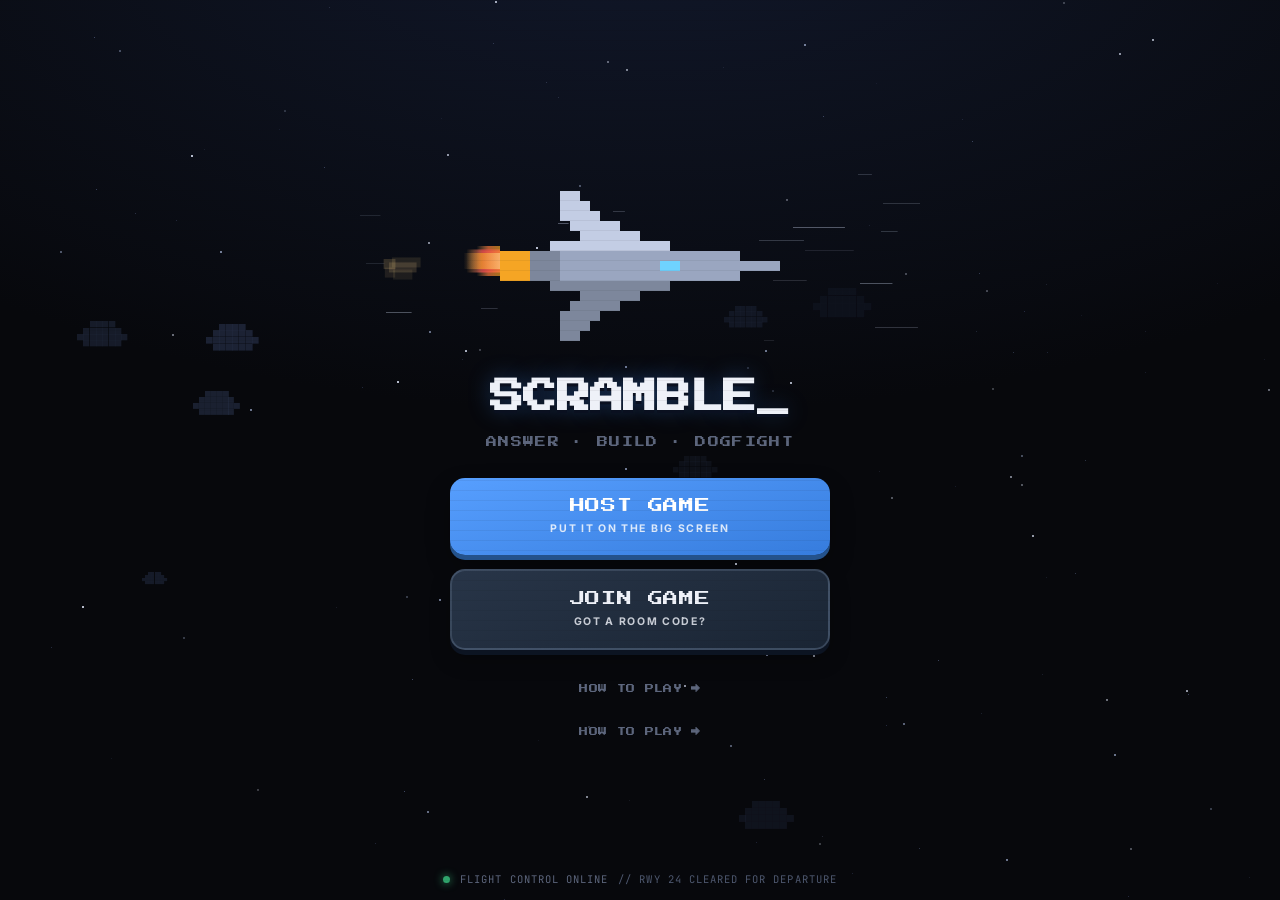
==== commit 0f1ce35b: "Update SCRAMBLE UI and AI question generation" ====
--- a/static/index.html
+++ b/static/index.html
@@ -88,7 +88,7 @@
   try {
     const res = await fetch('/api/room', { method: 'POST' });
     const d = await res.json();
-    location.href = '/host?code=' + d.code;
+    location.href = '/host?code=' + d.code + '&token=' + encodeURIComponent(d.hostToken);
   } catch (e) {
     $('btnHost').disabled = false;
     $('btnHost').querySelector('.ab-top').textContent = 'HOST GAME';
--- a/static/css/style.css
+++ b/static/css/style.css
@@ -562,21 +562,58 @@
   overflow: hidden; background: #0a0d14; border: 1px solid var(--line);
 }
 .hz-sky {
-  position: absolute; left: -60%; right: -60%; top: -60%; bottom: -60%;
-  background: linear-gradient(to bottom,
-    #16233b 0%, #16233b 49.6%, #3e8fff 49.6%, #3e8fff 50.4%,
-    #1b1510 50.4%, #1b1510 100%);
-  transform-origin: 50% 50%;
-  transition: transform .09s linear;
+  position:absolute; left:-22%; right:-22%; top:-22%; bottom:-22%;
+  background-image:url('/static/sky_pixel.png');
+  background-size:100% 100%;
+  background-repeat:no-repeat;
+  background-position:center;
+  transform-origin:50% 50%;
+  will-change:transform;
+  image-rendering:pixelated;
 }
 .hz-jet {
-  position: absolute; left: 50%; top: 50%; transform: translate(-50%,-50%);
-  display: grid; place-items: center;
-}
-.hz-wing { width: 86px; height: 3px; background: var(--warn); border-radius: 2px; }
-.hz-dot {
-  position: absolute; width: 9px; height: 9px; border-radius: 50%;
-  background: var(--warn);
+  position: absolute; left: 50%; bottom: 10px; transform: translateX(-50%);
+  width: 132px; height: 92px; display: grid; place-items: end center; z-index: 6;
+}
+.hz-jet-glow {
+  position: absolute; left: 50%; bottom: 2px; transform: translateX(-50%);
+  width: 24px; height: 26px; border-radius: 50%;
+  background: radial-gradient(circle at 50% 0%, rgba(255,244,165,.98), rgba(245,165,36,.76) 38%, rgba(229,72,77,.34) 62%, rgba(229,72,77,0) 74%);
+  filter: blur(2px); opacity: .42; transition: transform .12s linear, opacity .12s linear;
+}
+.hz-fighter {
+  position: relative; width: 106px; height: 82px; filter: drop-shadow(0 5px 10px rgba(0,0,0,.32));
+}
+.hz-body {
+  position: absolute; left: 50%; top: 12px; transform: translateX(-50%);
+  width: 24px; height: 55px; border-radius: 8px 8px 14px 14px;
+  background: linear-gradient(to bottom, #d2def1 0%, #8495ba 45%, #44506c 100%);
+  border: 1px solid rgba(255,255,255,.16);
+}
+.hz-canopy {
+  position: absolute; left: 50%; top: 21px; transform: translateX(-50%);
+  width: 13px; height: 18px; border-radius: 6px 6px 4px 4px;
+  background: linear-gradient(to bottom, #8bd8ff, #22487b);
+  box-shadow: 0 0 0 1px rgba(255,255,255,.12) inset;
+}
+.hz-wing {
+  position: absolute; top: 28px; width: 43px; height: 22px;
+  background: linear-gradient(to bottom, #92a5c8, #4b5876);
+  clip-path: polygon(0 100%, 100% 0, 100% 100%);
+}
+.hz-wing-l { left: 6px; transform: skewY(4deg); }
+.hz-wing-r { right: 6px; transform: scaleX(-1) skewY(4deg); }
+.hz-tail {
+  position: absolute; bottom: 13px; width: 20px; height: 14px;
+  background: linear-gradient(to bottom, #7383a4, #3f4b64);
+  clip-path: polygon(0 100%, 100% 18%, 100% 100%);
+}
+.hz-tail-l { left: 24px; }
+.hz-tail-r { right: 24px; transform: scaleX(-1); }
+.hz-tail-fin {
+  position: absolute; left: 50%; top: 2px; transform: translateX(-50%);
+  width: 10px; height: 18px; background: linear-gradient(to bottom, #95a8c8, #54647f);
+  clip-path: polygon(50% 0, 100% 100%, 0 100%);
 }
 .hz-label {
   position: absolute; top: 9px; font-size: 8.5px; letter-spacing: .17em;
@@ -584,6 +621,59 @@
 }
 .hz-label.hz-l { left: 10px; }
 .hz-label.hz-r { right: 10px; }
+.hz-radar {
+  position: absolute; right: 10px; top: 10px; z-index: 5;
+  padding: 4px; border-radius: 6px;
+  background: rgba(5,7,12,.62); border: 1px solid rgba(255,255,255,.08);
+  box-shadow: inset 0 0 18px rgba(48,163,108,.05);
+}
+.hz-warning {
+  position: absolute; left: 50%; top: 14px; transform: translateX(-50%);
+  z-index: 9; padding: 5px 9px; border-radius: 999px;
+  background: rgba(229,72,77,.18); border: 1px solid rgba(229,72,77,.42);
+  color: #ffd7d9; font-size: 9px; font-weight: 850; letter-spacing: .14em;
+  opacity: 0; transition: opacity .14s, transform .14s; white-space: nowrap;
+}
+.hz-warning.on { opacity: 1; transform: translateX(-50%) translateY(0); }
+.hz-fx { position: absolute; inset: 0; pointer-events: none; overflow: hidden; z-index: 7; }
+.hz-contacts {
+  position: absolute; inset: 0; pointer-events: none; overflow: hidden; z-index: 8;
+}
+.hz-contact {
+  position: absolute; transform-origin: 50% 50%;
+  filter: drop-shadow(0 0 6px rgba(229,72,77,.28));
+}
+.hz-contact svg { width: 100%; height: 100%; display: block; }
+.hz-contact.arrow, .hz-contact.tri {
+  animation: blink 1s steps(1) infinite;
+}
+.hz-contact.plane {
+  filter: drop-shadow(0 0 8px rgba(229,72,77,.34));
+}
+.hz-contact.tri {
+  filter: drop-shadow(0 0 8px rgba(229,72,77,.45));
+}
+.hz-contact.assist::after {
+  content: ''; position: absolute; inset: -4px; border: 1.5px solid rgba(255,212,138,.9);
+  border-radius: 4px; box-shadow: 0 0 12px rgba(255,212,138,.28);
+}
+.fx-shot,.fx-missile,.fx-burst,.fx-hitflash,.fx-lockflash { position:absolute; pointer-events:none; }
+.fx-shot {
+  left:50%; bottom:27%; width:3px; height:46px; margin-left:-1.5px;
+  background: linear-gradient(to top, rgba(255,212,138,.05), rgba(255,212,138,.92), rgba(255,255,255,0));
+  box-shadow: 0 0 9px rgba(245,165,36,.45); animation: shotRise .22s linear forwards;
+}
+.fx-missile {
+  left:50%; bottom:24%; width:8px; height:58px; margin-left:-4px;
+  background: linear-gradient(to top, rgba(255,107,112,0), rgba(255,107,112,.9) 30%, rgba(255,212,138,.95) 100%);
+  border-radius: 3px; box-shadow: 0 0 16px rgba(229,72,77,.45); animation: missileRise .6s ease-out forwards;
+}
+.fx-burst {
+  width:24px; height:24px; border-radius:50%; border:3px solid rgba(255,212,138,.9);
+  box-shadow: 0 0 18px rgba(229,72,77,.45); animation: burstPop .48s ease-out forwards;
+}
+.fx-hitflash { inset:0; background: rgba(229,72,77,.08); animation: hitFlash .42s ease-out forwards; }
+.fx-lockflash { inset:0; background: rgba(255,255,255,.06); animation: hitFlash .26s ease-out forwards; }
 
 /* throttle */
 .throttle {
@@ -1172,12 +1262,12 @@
   position: fixed; inset: 0; z-index: 50; pointer-events: none;
   background:
     repeating-linear-gradient(to bottom,
-      rgba(0,0,0,.22) 0px, rgba(0,0,0,.22) 1px,
-      transparent 1px, transparent 3px),
+      rgba(0,0,0,.055) 0px, rgba(0,0,0,.055) 1px,
+      transparent 1px, transparent 10px),
     radial-gradient(120% 100% at 50% 50%,
-      transparent 55%, rgba(0,0,0,.55) 100%);
+      transparent 68%, rgba(0,0,0,.28) 100%);
   mix-blend-mode: multiply;
-  animation: crt-roll 7s linear infinite;
+  animation: none;
 }
 @keyframes crt-roll {
   0% { background-position: 0 0, 0 0; }
@@ -1299,6 +1389,7 @@
 
 /* ---------- cockpit minimap ---------- */
 .f-bottom { display: flex; align-items: center; gap: 13px; flex: none; }
+.f-bottom.solo { gap:0; }
 .minimap {
   width: 104px; height: 60px; flex: none;
   border: 2px solid var(--line); border-radius: 4px;
@@ -1336,6 +1427,7 @@
 /* missile button on the quiz controls */
 .ctl.strike { background: rgba(229,72,77,.12); border-color: rgba(229,72,77,.45); }
 .ctl.strike .c-main { color: #ff9ea1; }
+.ctl.strike .c-tip { display:block; margin-top:4px; font-size:9px; font-weight:800; letter-spacing:.08em; color:#ffd4d6; opacity:.95; }
 .ctl.dis { opacity: .3; pointer-events: none; }
 
 /* grouped gesture instructions on the calibration screen */
@@ -1521,3 +1613,120 @@
   font-family: var(--mono); font-size: 9.5px; color: var(--text-mute); margin-top: 6px;
 }
 .seat .s-rating { color: var(--accent); font-weight: 800; }
+
+/* Three-axis sensor calibration, matching the original arcade tilt meter. */
+.axis-panel { width: 100%; max-width: 440px; margin: 24px auto 10px; display: flex; flex-direction: column; gap: 15px; flex-shrink: 0; }
+.axis-row { width: 100%; }
+.axis-caption { display: flex; justify-content: space-between; gap: 8px; margin: 0 14px 7px; font-size: 10px; letter-spacing: .1em; font-weight: 800; color: var(--text-dim); }
+.axis-caption .mono { color: var(--accent); font-size: 12px; letter-spacing: 0; }
+.tiltbar.axis-bar { margin: 0 14px; }
+
+/* New mechanical feedback, staying within the arcade design system */
+.install-prompt { position:fixed; left:50%; bottom:calc(24px + var(--safe-b)); z-index:80;
+  transform:translate(-50%,18px); opacity:0; pointer-events:none; transition:.22s;
+  width:min(350px,calc(100% - 30px)); padding:15px; border:2px solid var(--accent);
+  border-radius:var(--radius); text-align:center; background:#0d0f16;
+  box-shadow:0 8px 30px rgba(0,0,0,.75); }
+.install-prompt.show {opacity:1;pointer-events:auto;transform:translate(-50%,0)}
+.install-prompt.fitted { border-color: var(--good); box-shadow:0 0 0 2px rgba(48,163,108,.2),0 8px 30px rgba(0,0,0,.75),0 0 28px rgba(48,163,108,.35); }
+.install-k {font-family:var(--arcade,monospace);font-size:9px;color:var(--accent);letter-spacing:.1em}
+.install-n {font-size:18px;font-weight:850;margin:9px 0}
+.install-turn-wrap { display:flex; align-items:center; gap:12px; margin:8px 0 12px; }
+.install-wheel { width:62px; height:62px; border-radius:50%; border:2px solid var(--warn); position:relative; flex:none;
+  background: radial-gradient(circle at 50% 50%, rgba(245,165,36,.12), rgba(245,165,36,.03)); transition: transform .12s linear; }
+.install-wheel::before { content:''; position:absolute; left:50%; top:4px; transform:translateX(-50%); width:10px; height:20px;
+  clip-path: polygon(50% 0, 100% 100%, 0 100%); background: var(--warn); }
+.install-wheel-core { position:absolute; inset:15px; border-radius:50%; border:2px solid rgba(255,255,255,.12); }
+.install-turn-meta { flex:1; text-align:left; }
+.install-hint {color:var(--warn);font-size:11px;font-weight:800;letter-spacing:.1em;margin-bottom:8px}
+.install-bar { height:12px; border-radius:999px; border:1px solid var(--line); background:var(--surface-2); overflow:hidden; }
+.install-bar-fill { height:100%; width:0%; background: linear-gradient(90deg, rgba(245,165,36,.5), rgba(255,212,138,.95)); transition: width .1s linear; }
+.install-need { margin-top:7px; font-size:11px; color:var(--text-mute); letter-spacing:.08em; }
+.screen.fight .f-body {gap:9px;padding:10px 12px 6px}
+.screen.fight .hz-label {opacity:.55}
+.screen.fight .f-controls {display:flex;gap:8px;padding-top:8px} .screen.fight .f-controls .f-btn {flex:1}
+.screen.fight .f-btn {padding:13px 9px;border-width:1px}
+.screen.fight .f-btn .fb-main {font-size:14px}
+.screen.fight .f-top {padding-bottom:7px}
+.screen.fight .hp-bar {height:17px}
+.screen.fight .f-bottom {gap:9px}
+.screen.fight .minimap {width:82px;height:48px}
+.screen.fight .hz-radar {right:8px;top:8px;padding:3px}
+.screen.fight .f-status {font-size:10px;letter-spacing:.08em;min-height:14px}
+
+@keyframes shotRise {
+  from { transform: translate(-12px, 0) scaleY(.65); opacity: .95; }
+  to { transform: translate(-18px, -72px) scaleY(1.15); opacity: 0; }
+}
+@keyframes missileRise {
+  0% { transform: translate(-4px, 0) scale(.85); opacity: .95; }
+  100% { transform: translate(-4px, -95px) scale(1.15); opacity: 0; }
+}
+@keyframes burstPop {
+  0% { transform: scale(.35); opacity: 1; }
+  80% { transform: scale(2.2); opacity: .95; }
+  100% { transform: scale(2.7); opacity: 0; }
+}
+@keyframes hitFlash {
+  0% { opacity: 1; }
+  100% { opacity: 0; }
+}
+
+/* Phase brief: simple, readable arcade controls */
+.screen.phase-brief { background: radial-gradient(ellipse at 50% 4%, #141d30, #07080c 68%);
+  align-items:center; justify-content:center; gap:22px; text-align:center; }
+.brief-header { font-family:var(--mono); font-size:10px; letter-spacing:.18em; color:var(--accent); }
+.phase-brief h2 { font-family:var(--arcade, var(--mono)); font-size:clamp(16px,5vw,24px);
+  line-height:1.6; color:var(--text); }
+.brief-controls { width:100%;max-width:440px;display:flex;flex-direction:column;gap:10px; }
+.brief-line { text-align:left;display:flex;align-items:center;gap:14px;padding:15px 13px;
+  border:1px solid var(--line);border-left:3px solid var(--accent);
+  border-radius:9px;background:var(--surface);font-weight:650;font-size:13px;line-height:1.45; }
+.brief-num { font-family:var(--mono);font-weight:800;color:var(--warn);font-size:12px; }
+.brief-bottom { width:100%;max-width:340px;display:flex;flex-direction:column;align-items:center;gap:12px; }
+.brief-time { font-family:var(--arcade,var(--mono));color:var(--good);font-size:32px; }
+.brief-unit {font-size:11px;margin-left:8px;letter-spacing:.2em;color:var(--text-mute);}
+.brief-bottom p { color:var(--text-mute);font:700 11px var(--mono);letter-spacing:.1em; }
+
+/* Simplified mode: power cards and handicaps are disabled. */
+#qPowerTimer, #qPowerStrip, #powerCard, #settingsPanel .set[data-key="powers_per_round"], #powerClock {display:none!important;}
+#viewRound .card:has(#powerClock) {display:none!important;}
+.screen.fight .hz-label {opacity:.3;}
+.screen.fight .f-top .f-stat:nth-child(2) {opacity:.65;}
+
+.part-roster {width:100%;max-width:370px;margin:12px auto;max-height:210px;overflow-y:auto;border:1px solid var(--line);border-radius:var(--radius);background:var(--surface)}
+.part-roster .eyebrow {padding:10px 12px 4px}
+.pr-entry {padding:8px 12px;border-top:1px solid var(--line-soft);display:flex;flex-direction:column;gap:3px;font-size:12px}
+.pr-entry span {font-size:10px;color:var(--text-dim);line-height:1.4}
+.vote-row .vr-meta {max-width:62%;text-align:right;line-height:1.3}
+.vote-row .vr-meta small {display:block;margin-top:3px;color:var(--text-mute);font-size:9px}
+
+/* Retro leaderboard — lobby only */
+.lobby-leaderboard,.host-leaderboard {width:100%;max-width:520px;margin:18px auto 4px;padding:14px;border:1px solid var(--line);border-radius:var(--radius);background:var(--surface);text-align:left;}
+.host-leaderboard {max-width:none;margin:18px 0;}
+.lobby-board-label {font-family:var(--arcade,monospace);font-size:10px;letter-spacing:.08em;color:var(--warn);margin-bottom:12px;}
+.lobby-ranks {display:grid;gap:5px;max-height:245px;overflow-y:auto;}
+.lobby-rank {display:flex;align-items:center;gap:9px;padding:7px 9px;background:var(--bg-2);border:1px solid var(--line-soft);border-radius:5px;min-width:0;}
+.lobby-rank.is-you {border-color:var(--good);background:rgba(48,163,108,.08);}
+.lobby-rank-no {font-family:var(--mono);font-size:13px;color:var(--warn);min-width:24px;}
+.lobby-rank-name {font-size:12px;font-weight:800;flex:1;overflow:hidden;text-overflow:ellipsis;white-space:nowrap;}
+.lobby-rank-pts {font-family:var(--mono);font-size:12px;font-weight:800;color:var(--good);white-space:nowrap;}
+.lobby-board-empty {font-size:11px;color:var(--text-mute);text-align:center;padding:10px;}
+
+.hz-target-label {position:absolute; top:100%; left:50%; transform:translateX(-50%); font:700 8px var(--mono); color:#ffd4d6; background:rgba(10,12,20,.83); border:1px solid rgba(229,72,77,.28); padding:2px 4px; border-radius:3px; white-space:nowrap; text-shadow:0 1px 2px #000; pointer-events:none;}
+.hz-contact.arrow .hz-target-label {top:100%;}
+.hz-contact.arrow.left .hz-target-label {left:0;transform:none;}
+.hz-contact.arrow.right .hz-target-label {left:auto;right:0;transform:none;}
+.hz-contact.tri .hz-target-label {top:100%;}
+.hz-contact.tri.left .hz-target-label {left:0;transform:none;}
+.hz-contact.tri.right .hz-target-label {left:auto;right:0;transform:none;}
+
+/* Comfortable arcade controls: soft corners and legible focus, without losing the theme. */
+.btn, .arcade-btn { border-radius: 15px; transition: transform .14s ease, box-shadow .14s ease, background .15s ease, filter .15s ease; }
+.btn:not(:disabled) { box-shadow: 0 5px 16px rgba(39,104,195,.22); }
+.btn.ghost { background: rgba(27,37,55,.74); color: var(--text); border-color: rgba(153,178,217,.2); }
+.arcade-btn { background: linear-gradient(165deg, #579fff, #367cdd); box-shadow: 0 5px 0 #24528b, 0 11px 24px rgba(0,0,0,.29); }
+.arcade-btn.ghost { background: linear-gradient(160deg,#283548,#1a2534); border-color: rgba(150,177,210,.24); box-shadow: 0 5px 0 #0c1422,0 10px 20px rgba(0,0,0,.26); }
+.arcade-btn:not([disabled]):hover, .btn:not([disabled]):hover { filter: brightness(1.09); }
+.arcade-btn:focus-visible, .btn:focus-visible { outline: 2px solid #b7d8ff; outline-offset: 3px; }
+@media (prefers-reduced-motion: reduce) { .arcade-btn, .btn { transition: none; } }
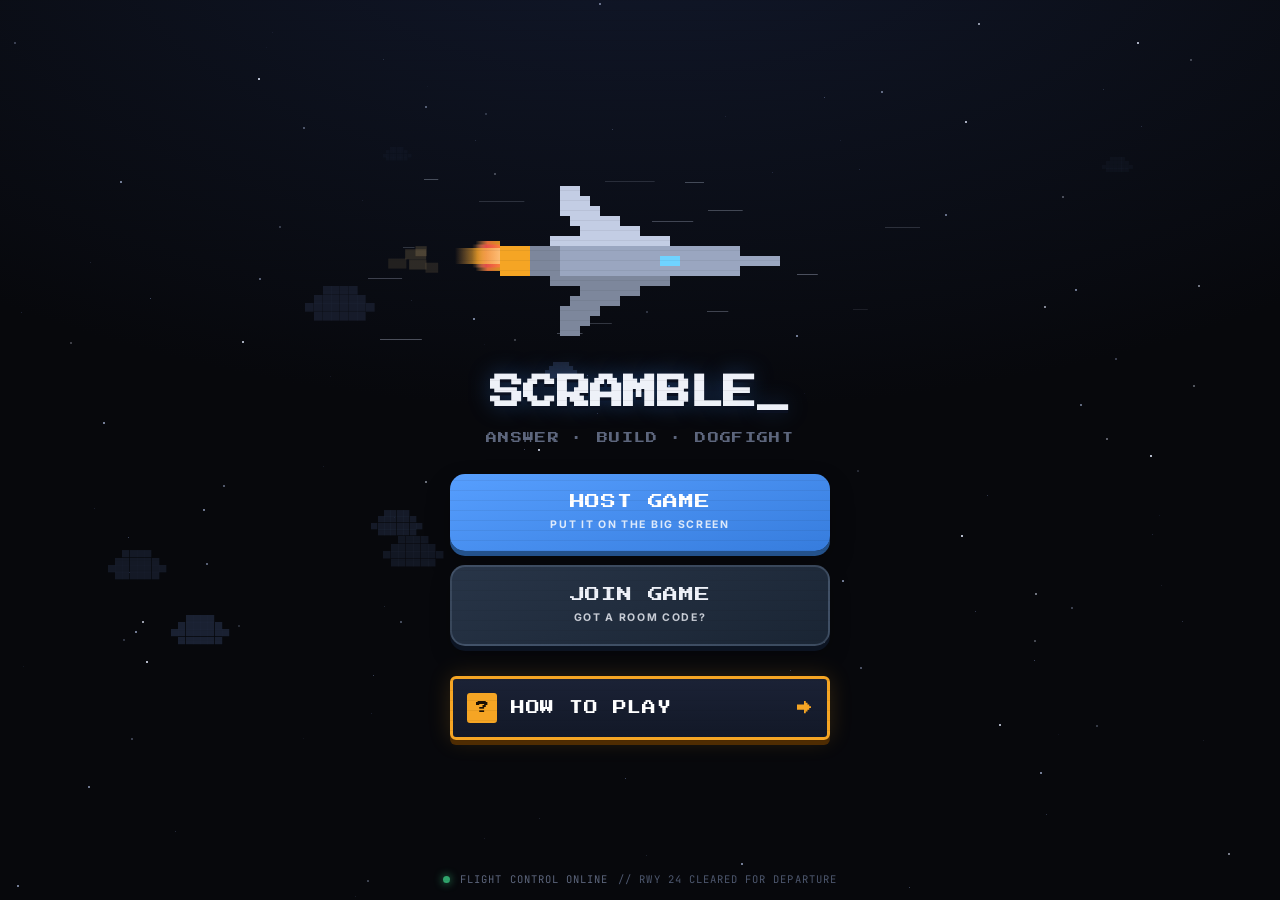
==== commit 1234da06: "Updated UI, added podium, added arcade mode, implement two models" ====
--- a/static/index.html
+++ b/static/index.html
@@ -45,9 +45,11 @@
     <button class="arcade-btn ghost sm" id="btnBack">BACK</button>
   </div>
 
-  <a class="rules-link" href="/rules">HOW TO PLAY →</a>
-
-  <a class="rules-link" href="/rules">HOW TO PLAY →</a>
+  <a class="howto-btn" href="/rules">
+    <span class="hb-q">?</span>
+    <span class="hb-t">HOW TO PLAY</span>
+    <span class="hb-a">→</span>
+  </a>
 
   <footer class="home-foot">
     <span class="status-light ok"></span> FLIGHT CONTROL ONLINE
--- a/static/css/style.css
+++ b/static/css/style.css
@@ -1730,3 +1730,320 @@
 .arcade-btn:not([disabled]):hover, .btn:not([disabled]):hover { filter: brightness(1.09); }
 .arcade-btn:focus-visible, .btn:focus-visible { outline: 2px solid #b7d8ff; outline-offset: 3px; }
 @media (prefers-reduced-motion: reduce) { .arcade-btn, .btn { transition: none; } }
+
+/* ===========================================================
+   ARCADE MINI-GAME SCREEN
+   One screen for the whole arcade round: level badge, game,
+   crates, and your five bays, so nothing needs a second screen.
+   =========================================================== */
+.screen.mini { gap: 9px; }
+.mg-top {
+  display: grid; grid-template-columns: 64px 1fr 64px; align-items: center;
+  gap: 8px; flex: none;
+}
+.mg-level, .mg-score {
+  display: flex; flex-direction: column; align-items: center; gap: 5px;
+  padding: 7px 4px; border: 2px solid var(--line); border-radius: 4px;
+  background: #06070b; box-shadow: 0 3px 0 #0d1019;
+}
+.mg-level { border-color: rgba(245,165,36,.55); }
+.mgl-k, .mgs-k { font-size: 7.5px; letter-spacing: .16em; font-weight: 800; color: var(--text-mute); }
+.mgl-v { font-family: var(--arcade); font-size: 17px; color: var(--warn); line-height: 1; }
+.mg-score { grid-column: 3; }
+.mg-score .mono { font-family: var(--arcade); font-size: 11px; color: var(--good); }
+.mg-top .mg-head { grid-column: 2; }
+.mg-title { font-size: 13px; line-height: 1.35; }
+.mg-sub { font-size: 9.5px; margin-top: 7px; }
+.mg-canvas { image-rendering: pixelated; box-shadow: 0 0 0 1px #0d1019, inset 0 0 40px rgba(0,0,0,.6); }
+#hotbarMini { background: transparent; padding: 0; }
+
+.mg-result { min-height: 52px; display: flex; flex-direction: column; align-items: center; gap: 5px; }
+.mg-result .mgr-line { font-family: var(--font); font-size: 12px; font-weight: 800; letter-spacing: .08em; }
+.mg-result .mgr-next { font-size: 8.5px; color: var(--text-mute); min-height: 10px; }
+
+.mg-slots { display: grid; grid-template-columns: repeat(5, 1fr); gap: 5px; flex: none; }
+.mg-bay {
+  display: flex; flex-direction: column; align-items: center; gap: 4px;
+  padding: 6px 2px 5px; background: var(--surface);
+  border: 2px solid var(--line); border-bottom-width: 4px; border-radius: 4px;
+}
+.mg-bay span { font-size: 6.5px; letter-spacing: .12em; font-weight: 800; color: var(--text-mute); }
+.mg-bay.empty { opacity: .35; }
+.mg-bay.pulse { animation: pip-pop .5s cubic-bezier(.22,1,.36,1); }
+
+/* crates: shove buttons live on the crate itself */
+.hot-acts { display: grid; grid-template-columns: 30px 1fr 30px; }
+.hot-acts .shove { font-size: 11px; padding: 6px 0; }
+.hot-up { font-size: 7.5px; letter-spacing: .12em; font-weight: 800; color: var(--text-mute); margin-top: 5px; text-align: center; }
+.hot.harmless .hot-fuse i { background: var(--text-mute); }
+.hot.harmless.urgent { animation: none; border-color: var(--warn); }
+
+/* ===========================================================
+   COCKPIT — cleaner dogfight HUD
+   One glanceable strip on top, a big canopy, a slim throttle,
+   one big fire button. Pixel jet instead of CSS shapes.
+   =========================================================== */
+.ck-hud {
+  display: grid; grid-template-columns: auto 1fr auto; align-items: center; gap: 14px;
+  padding: calc(10px + var(--safe-t)) 14px 10px;
+  background: var(--bg-2); border-bottom: 2px solid var(--line);
+}
+.ck-stat { display: flex; flex-direction: column; gap: 5px; min-width: 48px; }
+.ck-stat.right { align-items: flex-end; }
+.ck-v { font-family: var(--arcade); font-size: 15px; line-height: 1; }
+.ck-k { font-size: 7.5px; letter-spacing: .18em; color: var(--text-mute); font-weight: 800; }
+.ck-hull-k { font-size: 7.5px; letter-spacing: .18em; color: var(--text-mute); font-weight: 800; margin-bottom: 5px; }
+.ck-hull-k .mono { color: var(--text); font-size: 10px; margin-left: 4px; }
+.ck-hud .hp-bar {
+  height: 12px; border: 2px solid var(--line); border-radius: 3px; background: #06070b;
+  /* segment the bar so it reads like a cabinet health meter */
+  -webkit-mask: repeating-linear-gradient(90deg,#000 0 9px,transparent 9px 11px);
+          mask: repeating-linear-gradient(90deg,#000 0 9px,transparent 9px 11px);
+}
+.screen.fight .f-body { padding: 10px 12px 8px; gap: 9px; }
+
+.horizon { border: 2px solid var(--line); border-radius: 4px; background: #0a0d14; }
+.hz-sky { background-size: cover; }
+/* canopy corner brackets */
+.hz-frame { position: absolute; inset: 9px; pointer-events: none; z-index: 4; }
+.hz-frame i { position: absolute; width: 16px; height: 16px; border: 0 solid rgba(255,255,255,.55); }
+.hz-frame i:nth-child(1) { left: 0; top: 0; border-left-width: 2px; border-top-width: 2px; }
+.hz-frame i:nth-child(2) { right: 0; top: 0; border-right-width: 2px; border-top-width: 2px; }
+.hz-frame i:nth-child(3) { left: 0; bottom: 0; border-left-width: 2px; border-bottom-width: 2px; }
+.hz-frame i:nth-child(4) { right: 0; bottom: 0; border-right-width: 2px; border-bottom-width: 2px; }
+/* gunsight pip: where your guns go */
+.hz-pip {
+  position: absolute; left: 50%; top: 40%; width: 22px; height: 22px; z-index: 4;
+  transform: translate(-50%,-50%); pointer-events: none;
+  background:
+    linear-gradient(#6ef0a8,#6ef0a8) center/2px 100% no-repeat,
+    linear-gradient(#6ef0a8,#6ef0a8) center/100% 2px no-repeat;
+  -webkit-mask: radial-gradient(circle, transparent 4px, #000 4.5px);
+          mask: radial-gradient(circle, transparent 4px, #000 4.5px);
+  opacity: .8;
+}
+.hz-jet { width: 104px; height: 120px; bottom: 6px; }
+.hz-pixjet {
+  width: 78px; height: auto; display: block; position: relative; z-index: 2;
+  image-rendering: pixelated; transition: transform .08s linear;
+  filter: drop-shadow(0 6px 0 rgba(0,0,0,.28));
+}
+.hz-jet-glow { bottom: 0; }
+.hz-radar { border-radius: 3px; border: 2px solid rgba(255,255,255,.12); }
+.screen.fight .minimap { width: 84px; height: 48px; border: 0; }
+.hz-warning {
+  font-family: var(--arcade); font-size: 8px; letter-spacing: 0; border-radius: 3px;
+  padding: 7px 9px; background: rgba(229,72,77,.82); border: 2px solid #ffd7d9; color: #fff;
+}
+.horizon .f-status {
+  position: absolute; left: 0; right: 0; bottom: 8px; z-index: 9;
+  font-size: 9px; text-shadow: 0 1px 2px #000;
+}
+
+.hz-contact.plane svg { filter: drop-shadow(0 0 0 #000); }
+.hz-contact.assist::after { border-radius: 0; border-width: 2px; inset: -6px; }
+.hz-target-label {
+  display: flex; flex-direction: column; align-items: center; gap: 3px;
+  font: 800 7.5px var(--font); letter-spacing: .08em; color: #fff;
+  background: rgba(5,7,12,.82); border: 1px solid rgba(229,72,77,.4);
+  border-radius: 2px; padding: 3px 5px; margin-top: 3px;
+}
+.hz-target-label b { font-weight: 800; }
+.hz-hp { display: block; width: 34px; height: 3px; background: rgba(255,255,255,.18); }
+.hz-hp s { display: block; height: 100%; background: #ff6b70; }
+
+/* throttle: label, segmented track, value — one slim row */
+.throttle {
+  height: auto; padding: 8px 12px; gap: 10px; border-radius: 4px;
+  border: 2px solid var(--line); background: var(--surface);
+}
+.throttle .th-k { margin: 0; font-family: var(--arcade); font-size: 8px; letter-spacing: 0; }
+.th-track {
+  flex: 1; height: 10px; background: #06070b; border-radius: 2px; overflow: hidden;
+  -webkit-mask: repeating-linear-gradient(90deg,#000 0 7px,transparent 7px 9px);
+          mask: repeating-linear-gradient(90deg,#000 0 7px,transparent 7px 9px);
+}
+.throttle .th-fill {
+  position: static; height: 100%;
+  background: linear-gradient(90deg, #3e8fff, #6ef0a8 60%, #f5a524);
+}
+.throttle .th-v { margin: 0; min-width: 36px; text-align: right; }
+
+/* one big fire button, cabinet style */
+.screen.fight .f-controls { padding: 10px 12px calc(12px + var(--safe-b)); border-top: 2px solid var(--line); }
+.screen.fight .f-btn.guns {
+  padding: 18px 10px; border-radius: 6px; border: 2px solid #a02a33;
+  background: linear-gradient(170deg, #e5484d, #b8323a);
+  box-shadow: 0 5px 0 #6e1c22, 0 10px 22px rgba(0,0,0,.4);
+}
+.screen.fight .f-btn.guns .fb-main { font-family: var(--arcade); font-size: 16px; color: #fff; letter-spacing: .04em; }
+.screen.fight .f-btn.guns .fb-sub { color: rgba(255,255,255,.75); }
+.screen.fight .f-btn.guns.on {
+  transform: translateY(4px); box-shadow: 0 1px 0 #6e1c22;
+  background: linear-gradient(170deg, #ff6b70, #e5484d); border-color: #ffd48a;
+}
+.screen.fight .f-btn.guns.on .fb-main { color: #ffd48a; }
+.f-dead .fd-title { font-family: var(--arcade); font-size: 22px; }
+
+/* ===========================================================
+   COCKPIT v2 — three zones: canopy, instrument panel, trigger
+   =========================================================== */
+.screen.fight { background: #05070c; }
+.screen.fight .f-body { padding: 10px 12px 8px; gap: 10px; }
+.screen.fight .horizon {
+  flex: 1 1 auto; min-height: 200px;
+  border: 3px solid #2a3350; border-radius: 6px; background: #1f468f;
+  box-shadow: 0 0 0 2px #05070c, inset 0 0 30px rgba(0,0,0,.35);
+}
+.hz-canvas {
+  position: absolute; inset: 0; width: 100%; height: 100%;
+  image-rendering: pixelated; image-rendering: crisp-edges;
+}
+.hz-sky { display: none; }
+.hz-frame i { border-color: rgba(255,255,255,.7); }
+.hz-pip { top: 38%; }
+.hz-contact.tri { animation: none; opacity: .9; }
+.hz-hp.solo { position: absolute; left: 50%; top: 100%; transform: translateX(-50%); margin-top: 3px; width: 26px; }
+
+/* instrument panel */
+.ck-panel {
+  flex: none; display: grid; grid-template-columns: 1fr 66px; gap: 10px;
+}
+.ck-radar, .ck-thr {
+  background: #0b0f18; border: 3px solid #2a3350; border-radius: 6px;
+  box-shadow: 0 4px 0 #04050a; padding: 7px 8px 8px;
+  display: flex; flex-direction: column; gap: 6px; min-width: 0;
+}
+.ck-label {
+  display: flex; align-items: center; justify-content: space-between; gap: 6px;
+  font-family: var(--arcade); font-size: 7.5px; color: var(--warn); letter-spacing: .04em;
+}
+.ck-legend { display: flex; align-items: center; gap: 4px; font-family: var(--font); font-size: 7.5px; font-weight: 800; letter-spacing: .1em; color: var(--text-mute); }
+.ck-legend i { width: 6px; height: 6px; display: inline-block; margin-left: 4px; }
+.ck-legend i.me { background: #6ef0a8; }
+.ck-legend i.foe { background: #ff6b70; }
+.screen.fight .minimap, .ck-radar .minimap {
+  width: 100%; height: auto; aspect-ratio: 16 / 9; display: block;
+  border: 2px solid #12301f; border-radius: 3px; background: #041009;
+  box-shadow: inset 0 0 22px rgba(48,163,108,.12);
+}
+.ck-thr { align-items: center; }
+.th-vert {
+  flex: 1; width: 22px; min-height: 60px; position: relative;
+  background: #04060a; border: 2px solid #2a3350; border-radius: 3px; overflow: hidden;
+}
+.th-vert .th-fill {
+  position: absolute; left: 0; right: 0; bottom: 0; height: 50%; width: auto;
+  background: linear-gradient(0deg, #3e8fff, #6ef0a8 60%, #f5a524);
+  -webkit-mask: repeating-linear-gradient(0deg,#000 0 5px,transparent 5px 7px);
+          mask: repeating-linear-gradient(0deg,#000 0 5px,transparent 5px 7px);
+  transition: height .1s linear;
+}
+.ck-thr .th-v { font-family: var(--arcade); font-size: 8px; color: var(--text); }
+
+.screen.fight .f-controls { padding: 4px 12px calc(12px + var(--safe-b)); border-top: 0; background: transparent; }
+.ck-hud { border-bottom: 3px solid #2a3350; }
+
+/* ===========================================================
+   HOW TO PLAY — one bold, boxed button (home + phone lobby)
+   =========================================================== */
+.howto-btn {
+  display: flex; align-items: center; gap: 14px; width: 100%; max-width: 380px;
+  padding: 14px 16px 14px 14px; text-decoration: none; cursor: pointer;
+  font-family: var(--arcade); color: #fff;
+  background: linear-gradient(180deg, #1b2236, #121827);
+  border: 3px solid var(--warn); border-radius: 6px;
+  box-shadow: 0 5px 0 #4f2c02, 0 0 22px rgba(245,165,36,.18);
+  transition: transform .08s, box-shadow .08s, filter .12s;
+}
+.howto-btn:hover { filter: brightness(1.12); }
+.howto-btn:active { transform: translateY(4px); box-shadow: 0 1px 0 #4f2c02; }
+.howto-btn:focus-visible { outline: 2px solid #ffd48a; outline-offset: 3px; }
+.howto-btn .hb-q {
+  width: 30px; height: 30px; flex: none; display: grid; place-items: center;
+  background: var(--warn); color: #1a1004; border-radius: 3px; font-size: 13px;
+}
+.howto-btn .hb-t { flex: 1; text-align: left; font-size: clamp(11px, 3.2vw, 14px); letter-spacing: .04em; }
+.howto-btn .hb-a { color: var(--warn); font-size: 14px; }
+.howto-btn.sm { max-width: 320px; margin-top: 22px; padding: 11px 13px 11px 11px; }
+.howto-btn.sm .hb-q { width: 24px; height: 24px; font-size: 11px; }
+.howto-btn.sm .hb-t { font-size: 11px; }
+button.howto-btn { appearance: none; }
+
+/* phone: rules sheet over the lobby */
+.help-sheet {
+  position: fixed; inset: 0; z-index: 120; display: none; flex-direction: column;
+  background: #05070c; padding-top: var(--safe-t);
+}
+.help-sheet.on { display: flex; }
+.help-sheet-head {
+  display: flex; align-items: center; justify-content: space-between;
+  padding: 12px 14px 12px 18px; border-bottom: 3px solid #2a3350;
+  font-family: var(--arcade); font-size: 11px; color: var(--warn);
+}
+.help-sheet .help-close {
+  width: 38px; height: 38px; border-radius: 4px; font-size: 16px; color: #fff; cursor: pointer;
+  background: #141a28; border: 2px solid #2a3350;
+}
+.help-sheet iframe { flex: 1; width: 100%; border: 0; background: #07080c; }
+
+/* missile progress: three pips fill with correct answers */
+.ctl.strike { pointer-events: auto; }
+.ctl.strike.dis { opacity: .75; pointer-events: none; }
+.strike-pips { display: flex; gap: 4px; margin: 3px 0 1px; }
+.strike-pips i { width: 16px; height: 6px; background: rgba(255,255,255,.14); border-radius: 1px; }
+.strike-pips i.on { background: #ff9ea1; box-shadow: 0 0 6px rgba(229,72,77,.5); }
+.ctl.strike.armed { border-color: #ff6b70; background: rgba(229,72,77,.22); animation: strike-armed 1s steps(2) infinite; }
+@keyframes strike-armed { 50% { box-shadow: 0 0 16px rgba(229,72,77,.55); } }
+
+/* crate card: keep it, or pass it to a named neighbour */
+.hot { min-width: 196px; }
+.hot-claim {
+  width: 100%; margin-top: 7px; padding: 8px 0; cursor: pointer; border-radius: 3px;
+  font-family: var(--arcade); font-size: 8.5px; letter-spacing: .04em;
+  color: #0a2016; background: #6ef0a8; border: 0; box-shadow: 0 3px 0 #1f6b45;
+}
+.hot-claim:active { transform: translateY(2px); box-shadow: 0 1px 0 #1f6b45; }
+.hot-pass { display: grid; grid-template-columns: 1fr 1fr; gap: 5px; margin-top: 6px; }
+.hot-pass button {
+  padding: 8px 4px; cursor: pointer; border-radius: 3px; min-width: 0;
+  font: 800 9px var(--font); letter-spacing: .06em; color: #ffd0d3;
+  background: rgba(229,72,77,.14); border: 1px solid rgba(229,72,77,.5);
+  overflow: hidden; text-overflow: ellipsis; white-space: nowrap;
+}
+.hot-pass button:active { background: rgba(229,72,77,.32); }
+.hot-pass button:disabled { opacity: .35; }
+.hot.sending { opacity: .5; pointer-events: none; }
+.hot-fuse i { transition: width .2s linear; }
+
+/* per-phone up/down switch under the mini-game */
+.mg-flip {
+  align-self: center; flex: none; cursor: pointer;
+  display: inline-flex; align-items: center; gap: 8px;
+  padding: 8px 14px; border-radius: 4px;
+  font: 800 10px var(--font); letter-spacing: .12em; color: var(--text-dim);
+  background: #0b0f18; border: 2px solid #2a3350; box-shadow: 0 3px 0 #04050a;
+}
+.mg-flip span { font-size: 14px; color: var(--warn); }
+.mg-flip b { color: #fff; font-weight: 900; }
+.mg-flip:active { transform: translateY(2px); box-shadow: 0 1px 0 #04050a; }
+
+/* phone results: a small podium under your place */
+.mini-podium { display: flex; align-items: flex-end; justify-content: center; gap: 8px; margin-top: 22px; width: 100%; max-width: 340px; }
+.mp { flex: 1; display: flex; flex-direction: column; align-items: center; gap: 5px; min-width: 0; }
+.mp svg { display: block; border-radius: 4px; }
+.mp.me svg { box-shadow: 0 0 0 2px var(--good); }
+.mp-name { font-family: var(--arcade); font-size: 7.5px; max-width: 100%; overflow: hidden; text-overflow: ellipsis; white-space: nowrap; }
+.mp-pts { font-family: var(--arcade); font-size: 9px; color: var(--good); }
+.mp-step { width: 100%; display: grid; place-items: center; font-family: var(--arcade); font-size: 16px; color: rgba(0,0,0,.45); border-radius: 3px 3px 0 0; }
+.mp-1 .mp-step { height: 70px; background: linear-gradient(180deg, #f5b73c, #b97c0e); }
+.mp-2 .mp-step { height: 50px; background: linear-gradient(180deg, #c3cde4, #7d879c); }
+.mp-3 .mp-step { height: 36px; background: linear-gradient(180deg, #d9905a, #9a5a2c); }
+#s-results h2 { font-family: var(--arcade); font-size: 24px !important; }
+
+/* arcade screen must fit any phone without scrolling: the canvas is the
+   part that gives way, everything else keeps its size */
+.screen.mini { overflow: hidden; gap: 7px; }
+.screen.mini > .mg-canvas { flex: 1 1 0; flex-shrink: 1 !important; min-height: 140px; height: 0; }
+.screen.mini > .mg-result { min-height: 38px; }
+.screen.mini > .mg-flip { padding: 6px 12px; font-size: 9px; }
